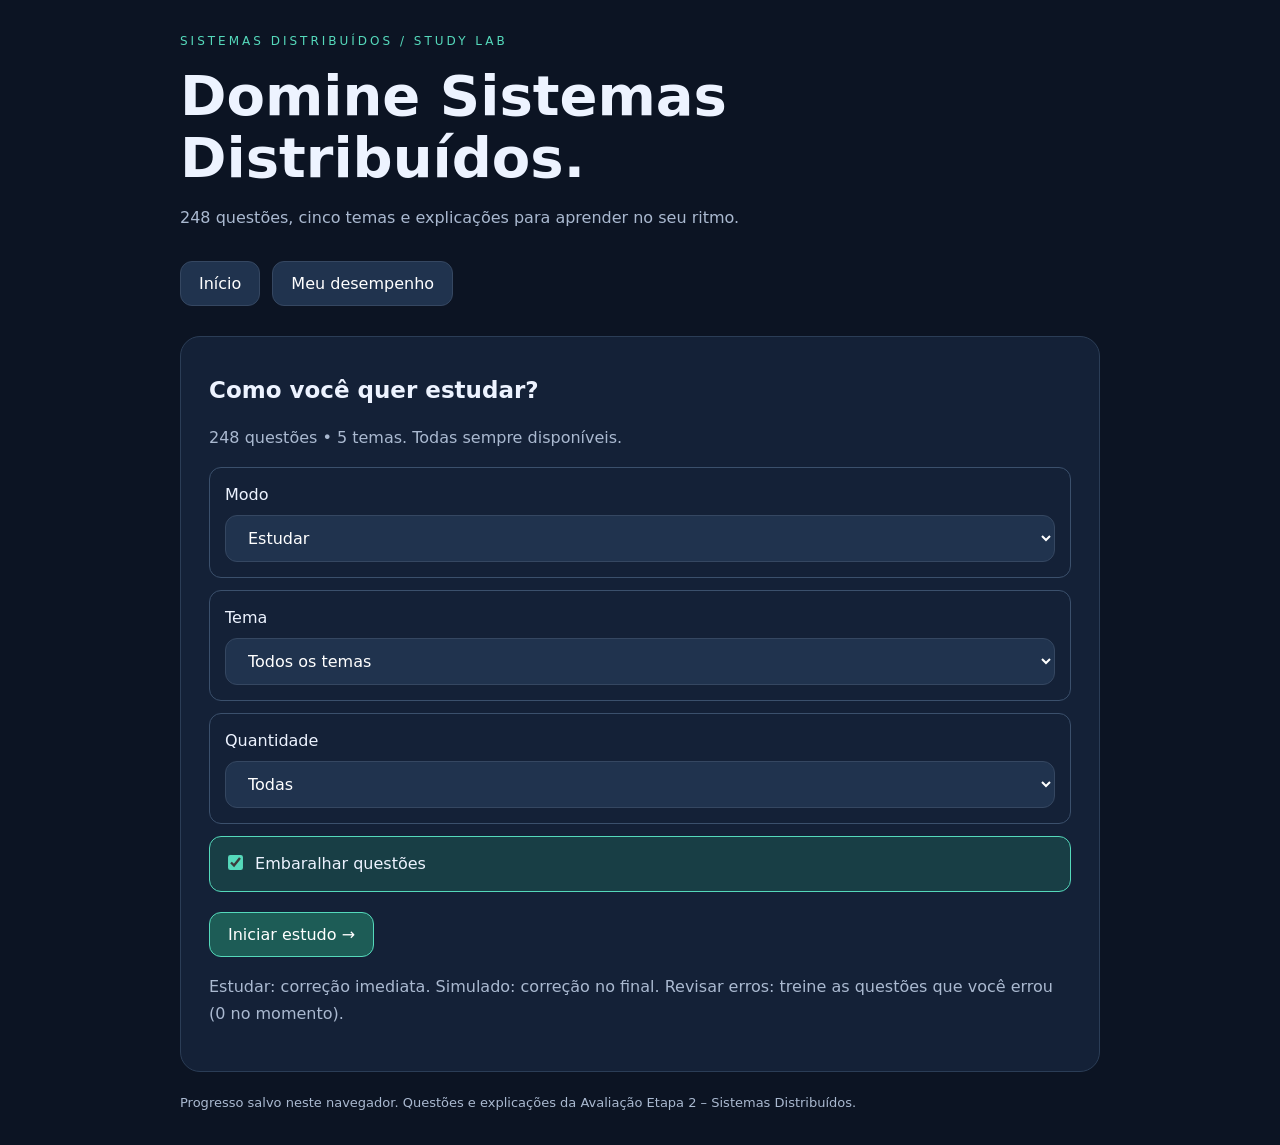
==== sistemas-distribuidos/index.html @ 858a93bd "Adiciona questionário de Sistemas Distribuídos (248 questões) Co-Authored-By: Claude Opus 5.5 <norep" ====
<!DOCTYPE html>
<html lang="pt-BR"><head><meta charset="utf-8"><meta name="viewport" content="width=device-width,initial-scale=1">
<title>Estudo • Sistemas Distribuídos</title>
<style>
/* VOICE: estudo focado, terminal escuro, igual ao Study Lab de referência
   IDEA: caderno de estudo com correção imediata, simulado e revisão de erros
   PICTURE: a própria questão é o centro da tela
   COLOUR and TYPE: azul-noite #0c1423, painel #142137, destaque verde-água #55d9bb; system-ui
   LAYOUT: coluna única de até 960px, controles empilhados */
:root{color-scheme:dark;font-family:system-ui,-apple-system,"Segoe UI",Roboto,sans-serif;background:#0c1423;color:#edf3ff}
*{box-sizing:border-box;min-width:0}
body{max-width:960px;margin:auto;padding:30px 20px;background:#0c1423;font-size:16px;overflow-x:clip}
header span{color:#55d9bb;font-size:12px;letter-spacing:3px}
h1{font-size:clamp(32px,6vw,56px);line-height:1.1;margin:16px 0}
p,footer{color:#aab9d0;line-height:1.7}
nav{display:flex;flex-wrap:wrap;gap:12px;margin:30px 0}
button,select{font:inherit;border:1px solid #354761;border-radius:12px;padding:12px 18px;background:#20334e;color:#fff;cursor:pointer;min-height:44px}
button:hover:not(:disabled){background:#315478}
button:disabled{opacity:.45;cursor:not-allowed}
button.primary{background:#1d5c56;border-color:#55d9bb}
button.primary:hover:not(:disabled){background:#23756d}
button.ghost{background:transparent}
main{background:#142137;border:1px solid #2b3d56;border-radius:20px;padding:clamp(18px,4vw,28px)}
h2{font-size:23px;line-height:1.5;margin:8px 0 14px}
h3{margin:22px 0 8px}
pre{white-space:pre-wrap;font:inherit;line-height:1.8;background:#0d192a;padding:20px;border-radius:12px;color:#d6e2f5}
label{display:block;padding:15px;border:1px solid #3b506c;border-radius:12px;margin:12px 0;cursor:pointer;line-height:1.5}
label.field{cursor:default}
label.field select{margin-top:8px}
label:has(input:checked){border-color:#55d9bb;background:#183e45}
label.ok,label.ok:has(input:checked){border-color:#44d6a9;background:#12382f}
label.bad,label.bad:has(input:checked){border-color:#ff6b7a;background:#3a1d27}
label.locked{cursor:default}
input[type=radio],input[type=checkbox]{accent-color:#55d9bb;transform:scale(1.15);margin-right:8px}
select{width:100%}
.actions{display:flex;flex-wrap:wrap;gap:10px;margin-top:20px}
.muted{color:#9eb0cb;font-size:14px;margin:4px 0}
.tag{display:inline-block;color:#55d9bb;font-size:14px;margin:0}
.bar{height:6px;background:#0d192a;border-radius:6px;overflow:hidden;margin:10px 0 4px}
.bar i{display:block;height:100%;background:#55d9bb}
.verdict{font-size:20px;margin:22px 0 6px}
.verdict.ok{color:#44d6a9}.verdict.bad{color:#ff8a96}
.notice{border:1px solid #c9a227;background:#3a3214;color:#f3e3a8;border-radius:12px;padding:12px 16px;margin:14px 0}
footer{font-size:13px;margin-top:20px}
details{border-top:1px solid #354761;padding:16px 0}
summary{cursor:pointer;line-height:1.6}
button:focus-visible,select:focus-visible,label:focus-within{outline:3px solid #55d9bb;outline-offset:2px}
table{width:100%;border-collapse:collapse;margin-top:8px}
td,th{padding:10px 8px;border-bottom:1px solid #2b3d56;text-align:left}
td.n,th.n{text-align:right;white-space:nowrap}
.kbd{font-size:13px;color:#7f93b3}
@media(max-width:600px){h2{font-size:19px}nav button{flex:1}.actions button{flex:1 1 auto}td,th{font-size:14px;padding:8px 4px}}
</style></head><body>
<header><span>SISTEMAS DISTRIBUÍDOS / STUDY LAB</span><h1>Domine Sistemas Distribuídos.</h1><p>248 questões, cinco temas e explicações para aprender no seu ritmo.</p></header>
<nav><button id="nav-home">Início</button><button id="nav-stats">Meu desempenho</button></nav>
<main id="app"></main>
<footer>Progresso salvo neste navegador. Questões e explicações da Avaliação Etapa 2 – Sistemas Distribuídos.</footer>
<script>
{
const TOPICS=["Introdução a SDs","Tipos de SDs","Java RMI","Arquitetura de SDs","Processos e Threads"];
const RAW=[[0,"Qual sequência representa corretamente a evolução histórica dos sistemas computacionais apresentada (1960 → 2010)?",["Mainframes → Cliente-servidor → LANs → Internet → Microsserviços → Cloud","LANs → Mainframes → Cliente-servidor → Cloud → Internet → Microsserviços","Mainframes → LANs → Cliente-servidor → Internet → Cloud → Microsserviços","Mainframes → LANs → Internet → Cliente-servidor → Cloud → Microsserviços","Cliente-servidor → Mainframes → LANs → Internet → Microsserviços → Cloud"],"C","A linha do tempo do slide é: 1960 Mainframes, 1970 LANs, 1980 Cliente-servidor, 1990 Internet, 2000 Cloud e 2010 Microsserviços."],[0,"Na linha do tempo da evolução histórica, qual par década–marco está correto?",["1960 – Cliente-servidor","1990 – Cloud","2000 – Microsserviços","1970 – LANs","1980 – Internet"],"D","1970 corresponde às LANs. Cliente-servidor é 1980, Internet 1990, Cloud 2000 e Microsserviços 2010."],[0,"Qual definição de Sistema Distribuído é atribuída a Tanenbaum & Van Steen (2007)?",["Camada de software posicionada entre as aplicações e o sistema operacional","Computadores independentes que se apresentam ao usuário como um sistema único e coerente","Computadores homogêneos interligados por uma rede local de alta velocidade","Processos que compartilham a mesma memória física e um relógio global único","Computadores localizados em rede que coordenam suas ações através de troca de mensagens"],"B","Para Tanenbaum & Van Steen, um SD é uma coleção de computadores independentes que se apresentam ao usuário como um sistema único e coerente. A alternativa sobre troca de mensagens é a definição de Coulouris."],[0,"Para Coulouris (2007), um sistema distribuído é aquele em que:",["dispositivos móveis funcionam de forma autônoma e sem administração central","os computadores estão em rede e coordenam suas ações por troca de mensagens","um único nó central trata todas as requisições e todo o controle do sistema","os componentes compartilham um mesmo repositório de dados centralizado","computadores independentes se apresentam como um sistema único e coerente"],"B","A definição de Coulouris enfatiza a localização dos computadores em rede e a coordenação por troca de mensagens. A ideia de sistema único e coerente é de Tanenbaum & Van Steen."],[0,"Segundo o material, o que define um sistema distribuído é a combinação de:",["memória física compartilhada entre as máquinas com um relógio global único","hardware homogêneo em todos os nós com o mesmo sistema operacional instalado","processamento estritamente sequencial com armazenamento replicado em vários nós","centralização do hardware (um único servidor) com distribuição do software entre clientes","autonomia de hardware (máquinas independentes) com cooperação de software"],"E","O slide destaca que a combinação de autonomia de hardware (máquinas independentes) com cooperação de software (comunicação coordenada) é o que define um SD."],[0,"Para o usuário e internamente, um sistema distribuído é descrito, respectivamente, como:",["um sistema que expõe sua distribuição; internamente, um sistema totalmente centralizado","um conjunto de terminais independentes; internamente, um mainframe que processa tudo","um conjunto de máquinas visível ao usuário; internamente, um único servidor central","a transparência de um sistema centralizado; internamente, várias máquinas coordenadas","uma interface única e simples; internamente, uma única aplicação monolítica em um host"],"D","Para o usuário, o SD oferece a transparência de um sistema centralizado; internamente, é um conjunto complexo de máquinas que trabalham juntas, coordenando-se para atingir um objetivo comum."],[0,"De acordo com a definição de “Comunicação por mensagens”, a comunicação entre os componentes de um SD:",["pode ser síncrona ou assíncrona, conforme a aplicação e a coordenação exigida","depende de um relógio global único para ordenar todas as mensagens enviadas","é sempre assíncrona, para evitar que um componente fique bloqueado aguardando","é sempre síncrona, pois só assim é possível garantir a coordenação entre os nós","ocorre por memória compartilhada entre as máquinas, dispensando o uso da rede"],"A","O material afirma que as mensagens podem ser enviadas de forma síncrona ou assíncrona, conforme a necessidade da aplicação e o nível de coordenação exigido."],[0,"Por que a descentralização é considerada uma característica-chave dos sistemas distribuídos?",["Porque dispensa a troca de mensagens entre os componentes do sistema","Porque garante que todos os nós possuam exatamente o mesmo hardware","Porque elimina o ponto único de falha, mantendo o sistema funcionando","Porque torna a distribuição visível, facilitando a depuração pelo usuário","Porque concentra o controle em um nó, simplificando a aplicação da segurança"],"C","A descentralização elimina o ponto único de falha, permitindo que o sistema continue funcionando mesmo com a falha de um componente."],[0,"Na definição de “Trabalho Colaborativo”, os sistemas distribuídos são projetados para:",["que vários dispositivos em rede cooperem por um objetivo comum, tolerando falhas","que cada dispositivo persiga um objetivo próprio, independente dos demais nós","isolar cada dispositivo, evitando qualquer comunicação entre eles na rede","executar uma tarefa por vez em um único computador de alta capacidade","substituir a rede por um barramento de memória compartilhada entre os nós"],"A","Trabalho colaborativo: múltiplos dispositivos trabalham juntos para um objetivo comum, em ambiente de rede, onde falhas de um ou mais componentes não afetam o sistema como um todo."],[0,"Qual é o objetivo da característica Transparência em um SD?",["Integrar sistemas de fornecedores diferentes por meio de padrões abertos","Expor a localização dos recursos para que o usuário otimize o próprio acesso","Permitir que vários processos executem simultaneamente compartilhando recursos","Permitir que o sistema cresça em usuários sem perda significativa de desempenho","Simplicidade para o usuário, com a complexidade gerenciada pelo sistema"],"E","A transparência oculta a natureza distribuída do sistema. O objetivo citado é: simplicidade para o usuário, complexidade gerenciada pelo sistema."],[0,"Quais são as três dimensões da escalabilidade apresentadas no material?",["Lógica, física e temporal","Tamanho, geográfica e administrativa","Interoperabilidade, extensibilidade e flexibilidade","Disponibilidade, segurança e recuperabilidade","Vertical, horizontal e diagonal"],"B","Escalabilidade: crescer sem degradação significativa em tamanho (mais usuários/recursos), geográfica (grandes distâncias) e administrativa (múltiplas organizações independentes)."],[0,"Um sistema precisa passar a abranger várias organizações independentes, cada uma com suas próprias políticas, sem perder desempenho. Qual dimensão de escalabilidade está envolvida?",["Geográfica","De tamanho","Administrativa","Temporal","Vertical"],"C","A escalabilidade administrativa trata de abranger múltiplas organizações independentes."],[0,"Um serviço precisa funcionar eficientemente para usuários espalhados em continentes diferentes. Qual dimensão de escalabilidade está em foco?",["Administrativa","Abertura","Recuperabilidade","Geográfica","De tamanho"],"D","A escalabilidade geográfica é a capacidade de funcionar eficientemente em grandes distâncias."],[0,"Quais desafios são citados para a escalabilidade de um SD?",["Condição de corrida, deadlock e proteção da seção crítica","Amarração a fornecedor, falta de padrões e incompatibilidade de hardware","Latência de rede, sincronização e heterogeneidade administrativa","Atomicidade, consistência e durabilidade das transações","Ponto único de falha, gargalo e alto custo de supercomputadores"],"C","O slide de escalabilidade lista como desafios: latência de rede, sincronização e heterogeneidade administrativa."],[0,"A analogia do hub USB (aceita diferentes dispositivos, mas com o mesmo padrão de comunicação) ilustra qual característica dos SDs?",["Concorrência","Escalabilidade","Transparência","Abertura","Confiabilidade"],"D","Abertura é a capacidade de ser estendido e integrado a outros sistemas através de padrões bem definidos, como o hub USB."],[0,"Dentro da característica Abertura, a “adição facilitada de novos componentes” corresponde a:",["Flexibilidade","Escalabilidade de tamanho","Extensibilidade","Recuperabilidade","Interoperabilidade"],"C","Abertura envolve interoperabilidade (conexão de sistemas diferentes), extensibilidade (adição de componentes) e flexibilidade (tecnologias diferentes juntas)."],[0,"Qual benefício é associado à característica Abertura?",["Evitar a “amarração” a uma única tecnologia ou fornecedor","Melhor utilização de recursos e menor tempo de resposta","Garantir um relógio global único para a sincronização","Ocultar do usuário a localização física dos recursos","Eliminar a latência de rede entre nós geograficamente distantes"],"A","O benefício da abertura é evitar a amarração (lock-in) a uma única tecnologia ou fornecedor."],[0,"Dentro da Confiabilidade, qual aspecto descreve a capacidade de se recuperar de falhas (pós-falha)?",["Recuperabilidade","Segurança","Tolerância a falhas","Disponibilidade","Extensibilidade"],"A","Recuperabilidade é a capacidade de se recuperar de falhas (pós-falha). Tolerância a falhas é a operação parcial durante a falha."],[0,"O aspecto da Confiabilidade que permite “operação parcial em caso de falhas” é:",["Tolerância a falhas","Segurança","Transparência","Disponibilidade","Recuperabilidade"],"A","Tolerância a falhas = o sistema continua operando parcialmente mesmo com componentes falhando."],[0,"No contexto da Confiabilidade, o aspecto Segurança é definido como:",["capacidade de se recuperar depois de uma falha","criptografia de todas as mensagens trocadas na rede","controle de acesso concorrente aos recursos","o sistema permanecer utilizável pelos usuários","proteção contra falhas catastróficas"],"E","Nos aspectos de confiabilidade, Segurança é a proteção contra falhas catastróficas; disponibilidade é permanecer utilizável."],[0,"Qual dos itens abaixo NÃO é um aspecto da Confiabilidade listado no material?",["Tolerância a falhas","Disponibilidade","Recuperabilidade","Interoperabilidade","Segurança"],"D","Interoperabilidade é um aspecto da Abertura. Os aspectos de Confiabilidade são disponibilidade, segurança, tolerância a falhas e recuperabilidade."],[0,"Os servidores NTP são citados no material em relação a qual desafio da Concorrência?",["Compartilhamento seguro de recursos","Controle de acesso concorrente aos dados","Ausência de relógio global para sincronização","Heterogeneidade administrativa entre organizações","Latência causada pela distância geográfica"],"C","Em SDs não existe um relógio global; servidores NTP são usados para sincronizar os relógios das máquinas."],[0,"Qual benefício é atribuído à característica Concorrência?",["Evitar amarração a fornecedores","Eliminação do ponto único de falha","Melhor uso de recursos e tempo de resposta","Integração com sistemas de terceiros","Simplicidade de uso para o usuário"],"C","A concorrência permite que múltiplos processos executem simultaneamente, trazendo melhor utilização de recursos e tempo de resposta."],[0,"Qual dos itens NÃO é listado como desafio da Concorrência?",["Amarração a uma única tecnologia","Compartilhamento seguro de recursos","Controle de acesso concorrente","Coordenação entre processos distribuídos","Ausência de relógio global"],"A","Amarração a uma tecnologia é o problema que a Abertura resolve. Os demais são desafios da concorrência."],[0,"No cenário prático do serviço de streaming, “se um servidor cai, outro assume automaticamente” exemplifica:",["Concorrência","Abertura","Confiabilidade","Escalabilidade","Transparência"],"C","No exemplo do streaming, a troca automática de servidor em caso de falha ilustra a Confiabilidade."],[0,"No cenário do serviço de streaming, “integra sistema de terceiros para processar assinaturas” exemplifica:",["Transparência","Concorrência","Escalabilidade administrativa","Confiabilidade","Abertura"],"E","Integrar sistemas de terceiros através de padrões é Abertura."],[0,"No cenário do serviço de streaming, “o usuário não sabe em qual servidor está o filme” exemplifica:",["Recuperabilidade","Abertura","Transparência","Concorrência","Escalabilidade"],"C","Ocultar a localização do recurso, escondendo a natureza distribuída, é Transparência."],[0,"No cenário do streaming, qual característica é exemplificada por “milhões assistindo simultaneamente”, segundo o material?",["Abertura","Escalabilidade","Transparência","Concorrência","Confiabilidade"],"B","O slide associa “milhões assistindo simultaneamente” à Escalabilidade; “múltiplas requisições processadas juntas” é que foi associado à Concorrência."],[0,"Quais são, respectivamente, as vantagens e as desvantagens dos SDs apresentadas no material?",["Segurança e simplicidade; escalabilidade e abertura","Transparência e concorrência; latência e heterogeneidade","Centralização e controle; ponto único de falha e gargalo","Eficiência e disponibilidade; complexidade e segurança","Simplicidade e baixo custo; lentidão e baixa disponibilidade"],"D","Vantagens: eficiência e disponibilidade. Desvantagens: complexidade (configurar e gerenciar a comunicação) e segurança."],[0,"Por que a segurança é apontada como desvantagem dos SDs?",["Porque a transparência impede a autenticação dos usuários","Porque todo SD possui obrigatoriamente um ponto único de falha","Porque os protocolos de SDs não permitem o uso de criptografia","Porque a interação entre vários sistemas amplia a superfície de ataque","Porque os dados ficam sempre concentrados em um único servidor"],"D","A interação entre múltiplos sistemas aumenta a superfície de ataque, sendo um desafio significativo e constante."],[0,"Segundo a vantagem de disponibilidade, por que a arquitetura distribuída é mais disponível?",["Porque elimina completamente a dependência da rede de comunicação","Porque a falha de um componente não compromete o sistema todo","Porque o middleware impede que ocorram falhas de hardware","Porque concentra tudo em um único servidor mais potente e confiável","Porque os componentes executam a mesma tarefa em sequência"],"B","A disponibilidade vem do fato de que a falha de um componente não compromete o sistema todo; os demais continuam operando."],[0,"Onde se posiciona o middleware em um sistema distribuído?",["Apenas no servidor central, nunca nas máquinas clientes","Entre as aplicações do usuário e o sistema operacional","Dentro do kernel, substituindo os drivers de rede de cada máquina","Abaixo do sistema operacional, controlando diretamente o hardware","Na camada física da rede, junto aos cabos e roteadores"],"B","O middleware (intermediário) fica entre as aplicações do usuário e o sistema operacional, gerenciando a comunicação entre componentes."],[0,"Qual das afirmações sobre o middleware está INCORRETA?",["Gerencia a comunicação entre componentes","Oculta a complexidade da distribuição","Substitui o SO local de cada máquina","Oferece uma “visão única de sistema”","Permite que computadores diferentes cooperem"],"C","O middleware não substitui o SO: ele fica entre as aplicações e o sistema operacional de cada máquina."],[0,"Sobre a World Wide Web como exemplo de SD, é correto afirmar que:",["exige que o usuário saiba em qual servidor está cada documento","segue o modelo cliente-servidor e dá acesso transparente aos recursos","é um exemplo de computação em cluster com máquinas homogêneas","é baseada no modelo peer-to-peer puro, sem servidores dedicados","deixa de funcionar sempre que qualquer parte da rede apresenta falha"],"B","A Web é baseada no modelo cliente-servidor, oferece acesso transparente a documentos e serviços e mantém disponibilidade mesmo com falhas em partes da rede."],[0,"A característica que permite que os usuários interajam com o SD como se fosse um sistema centralizado único é:",["Descentralização","Abertura","Transparência","Escalabilidade","Concorrência"],"C","A transparência faz o sistema esconder sua natureza distribuída, parecendo um sistema centralizado único."],[1,"Quais são as três categorias principais de Sistemas Distribuídos apresentadas?",["Sistemas Domésticos, de Saúde Eletrônicos e Redes de Sensores","Computação Distribuída, Informação Distribuída e Pervasivos","Computação em Cluster, Computação em Grade e Computação em Nuvem","Centralizados, Descentralizados e Híbridos","Em camadas, baseados em objetos e orientados a eventos"],"B","Os SDs são classificados em: Computação Distribuída, Informação Distribuída e Pervasivos. Domésticos/Saúde/Sensores são subtipos dos pervasivos."],[1,"Qual é o foco principal dos Sistemas de Computação Distribuídos?",["Integrar aplicações empresariais isoladas por meio de middleware especializado","Maximizar a eficiência do processamento com vários computadores em paralelo","Garantir as propriedades ACID em transações que envolvem vários bancos","Conectar dispositivos móveis alimentados por bateria e sem administração central","Permitir comunicação assíncrona entre aplicações por publish/subscribe"],"B","Sistemas de Computação Distribuídos são projetados para maximizar a eficiência do processamento, com vários computadores trabalhando simultaneamente em tarefas complexas."],[1,"Qual dos itens NÃO é uma característica dos Sistemas de Computação Distribuídos listada no material?",["Escalabilidade pela adição de novos nós","Alto desempenho computacional","Tolerância a falhas isoladas","Desacoplamento temporal entre aplicações","Custo-benefício frente a supercomputadores"],"D","Desacoplamento temporal é uma vantagem do MOM (Sistemas de Informação). As demais são características dos sistemas de computação distribuídos."],[1,"Os Sistemas de Computação Distribuídos dividem-se em quais subcategorias?",["Computação de Cluster e Computação em Grade","Chamada de procedimento (RPC) e de método (RMI)","Hub central e Conexão contínua","Processamento de Transações e EAI","Abordagem centralizada e abordagem distribuída"],"A","As duas subcategorias são Computação de Cluster e Computação em Grade (Grid)."],[1,"Qual descrição corresponde à Computação de Cluster?",["Sensores sem fio de baixo consumo funcionando como bancos de dados distribuídos","Dispositivos móveis com conexão sem fio, autônomos e sem administração central","Máquinas homogêneas, em rede local rápida, executando o mesmo SO","Computadores heterogêneos de várias instituições, distribuídos geograficamente","Aplicações empresariais que trocam mensagens assíncronas por meio de tópicos"],"C","Cluster: computadores homogêneos, rede local de alta velocidade e mesmo SO. Grid é heterogêneo e geograficamente distribuído."],[1,"Na Computação em Grade (Grid), a heterogeneidade dos computadores envolve:",["apenas o hardware, já que o sistema operacional precisa ser o mesmo em todos os nós","somente as aplicações finais, já que a infraestrutura é sempre homogênea","hardware, SO, redes, domínios administrativos e políticas de segurança","apenas a velocidade da rede local que interliga as máquinas do laboratório","somente a localização geográfica, pois hardware e software são padronizados"],"C","O Grid é composto por computadores heterogêneos em hardware, SO, redes, domínios administrativos e políticas de segurança."],[1,"Um laboratório interliga 32 PCs idênticos, com Linux, em uma rede local rápida para executar programas paralelos intensivos em computação. Trata-se de:",["Computação de Cluster","Sistema de informação distribuído","Sistema pervasivo doméstico","Rede de sensores distribuída","Computação em Grade"],"A","Máquinas homogêneas, mesmo SO e rede local de alta velocidade caracterizam um cluster."],[1,"Universidades de vários países compartilham seus recursos computacionais, com SOs, redes e políticas de segurança diferentes, para um projeto científico conjunto. Trata-se de:",["Monitor de transações (TP)","Computação em Grade (Grid)","Sistema de saúde eletrônico","Arquitetura centralizada","Computação de Cluster Beowulf"],"B","Recursos heterogêneos, geograficamente distribuídos e de múltiplas instituições caracterizam a computação em grade."],[1,"Por que os clusters representam uma alternativa de baixo custo aos supercomputadores?",["Porque não precisam de nenhuma rede local","Porque usam apenas um nó de computação","Porque usam recursos de várias instituições","Porque utilizam hardware comum “de prateleira”","Porque dispensam o uso de sistema operacional"],"D","Clusters usam hardware comum de prateleira, sendo uma alternativa barata aos supercomputadores tradicionais."],[1,"Em um cluster Beowulf, qual é o papel do nó mestre?",["Gerenciar a fila de jobs, alocar nós e servir de interface aos usuários","Traduzir chamadas locais em requisições de rede, como um proxy do cliente","Executar sozinho todos os cálculos, enquanto os demais nós apenas armazenam dados","Descobrir e alocar recursos pertencentes a outras instituições da grade","Coletar dados de sensores ambientais e repassá-los ao operador em tempo real"],"A","No Beowulf há 1 nó mestre (gerencia a fila de jobs, aloca nós e é a interface dos usuários) e N nós de computação, que executam as tarefas."],[1,"No contexto do cluster Beowulf, a “fila de jobs” é:",["o protocolo usado na comunicação entre o nó mestre e os nós de computação","a estrutura que organiza tarefas a serem executadas de forma assíncrona","o registro de nomes dos objetos remotos disponíveis em cada nó","a lista de usuários autorizados a submeter programas ao cluster","a tabela de processos mantida pelo sistema operacional de cada nó"],"B","A fila de jobs é a estrutura de dados que armazena e organiza as tarefas a serem executadas de forma assíncrona, gerenciada pelo nó mestre."],[1,"Qual é a ordem correta das 5 camadas da arquitetura de Computação em Grade (da base ao topo)?",["Base (Fabric) → Recursos → Conectividade → Coletiva → Aplicação","Base (Fabric) → Coletiva → Conectividade → Recursos → Aplicação","Aplicação → Coletiva → Base (Fabric) → Recursos → Conectividade","Base (Fabric) → Conectividade → Recursos → Coletiva → Aplicação","Conectividade → Base (Fabric) → Coletiva → Recursos → Aplicação"],"D","As camadas são: 1. Base (Fabric), 2. Conectividade, 3. Recursos, 4. Coletiva, 5. Aplicação."],[1,"Na arquitetura em camadas do Grid, qual camada contém os protocolos de comunicação e segurança, como TCP/IP e SSL?",["Recursos (Resource)","Conectividade (Connectivity)","Coletiva (Collective)","Aplicação (Application)","Base (Fabric)"],"B","A camada de Conectividade reúne protocolos de comunicação e segurança (TCP/IP, SSL)."],[1,"Na arquitetura do Grid, um serviço local que permite iniciar um processo remotamente ou monitorar o consumo de CPU de um nó específico pertence à camada:",["de Conectividade","Base (Fabric)","de Aplicação","Coletiva","de Recursos"],"E","A camada de Recursos faz o gerenciamento de um recurso individual (iniciar processo remoto, acessar configurações, monitorar CPU de um nó)."],[1,"Na arquitetura do Grid, a descoberta de recursos e a alocação (middlewares) são responsabilidade da camada:",["de Aplicação","de Conectividade","de Recursos","Base (Fabric)","Coletiva"],"E","A camada Coletiva cuida da descoberta e alocação de recursos (middlewares), enquanto a de Recursos gerencia um recurso individual."],[1,"Na arquitetura do Grid, a camada Base (Fabric) corresponde a:",["interfaces para os recursos locais, incluindo os SOs","descoberta de recursos e alocação por middlewares","softwares finais, como os de climatologia e física","protocolos de comunicação e segurança (TCP/IP, SSL)","gerenciamento de um recurso individual de um nó"],"A","A camada Base (Fabric) fornece interfaces para os recursos locais: componentes físicos e lógicos, incluindo os sistemas operacionais."],[1,"Um software de análise de dados de aceleradores de partículas que usa o ambiente de grade pertence a qual camada?",["Base (Fabric)","Recursos","Aplicação","Coletiva","Conectividade"],"C","A camada de Aplicação reúne os softwares finais que usam o ambiente de grade (climatologia, análise de dados de aceleradores etc.)."],[1,"Sobre a WLCG (Worldwide LHC Computing Grid), é correto afirmar que:",["é uma rede de sensores do CERN para monitoramento climático e de solo no campo","é um sistema de informação do CERN baseado em transações ACID e Monitor TP","é uma plataforma de streaming de eventos que usa publish/subscribe entre laboratórios","é uma grade do CERN para os dados do LHC, com o Brasil participando pelo SPRACE","é um cluster Beowulf homogêneo instalado em um único prédio do CERN, na Suíça"],"D","A WLCG é uma grade global do CERN para os dados do LHC; o Brasil participa pelo SPRACE, na Unesp em São Paulo."],[1,"Os Sistemas de Informação Distribuídos surgiram a partir de:",["a expansão das redes e da integração empresarial","o barateamento de sensores sem fio e de baterias","a criação do acelerador de partículas LHC","a necessidade de monitoramento contínuo de saúde","a necessidade de substituir supercomputadores"],"A","Surgiram com a expansão das redes e a necessidade de integração empresarial, passando de aplicações isoladas à comunicação entre sistemas."],[1,"Quais são as duas linhas principais dos Sistemas de Informação Distribuídos?",["Hub central e Conexão contínua","Publicação e Assinatura (Publish/Subscribe)","Computação de Cluster e Computação em Grade","Stub (cliente) e Skeleton (servidor)","Processamento de Transações e EAI"],"E","As duas linhas são o Processamento de Transações e a Integração de Aplicações Empresariais (EAI)."],[1,"Em uma transferência bancária, o débito foi realizado mas o crédito falhou; por isso toda a operação é desfeita. Qual propriedade ACID garante isso?",["Atomicidade","Durabilidade","Isolamento","Disponibilidade","Consistência"],"A","Atomicidade = tudo ou nada: a transação é uma unidade indivisível; ou todas as operações ocorrem, ou nenhuma."],[1,"Na sigla ACID, a propriedade descrita como “concorrência sem interferência” é:",["Atomicidade","Isolamento","Disponibilidade","Durabilidade","Consistência"],"B","Isolamento: transações concorrentes não interferem umas nas outras."],[1,"Após a confirmação de uma transação, o servidor sofre uma queda de energia, mas os dados gravados permanecem. Qual propriedade ACID está sendo garantida?",["Consistência","Recuperabilidade","Isolamento","Durabilidade","Atomicidade"],"D","Durabilidade: permanência dos dados mesmo após falhas."],[1,"Na sigla ACID, a Consistência significa:",["replicação dos dados em todos os nós","permanência após falhas","preservar as regras do sistema","concorrência sem interferência","tudo ou nada"],"C","Consistência: a transação preserva as regras (restrições) do sistema."],[1,"O que caracteriza as Transações Aninhadas?",["Transações executadas sempre sequencialmente em um único servidor de banco","Chamadas de procedimento executadas em máquinas remotas como se fossem locais","Uma transação dividida em subtarefas hierárquicas, paralelizáveis e ainda ACID","Transações que abrem mão das propriedades ACID para ganhar desempenho em paralelo","Mensagens publicadas em tópicos e entregues aos assinantes pelo middleware"],"C","Transações aninhadas organizam uma transação maior em subtarefas (hierarquia) que podem rodar em paralelo, ainda mantendo ACID."],[1,"Qual é a função do Monitor TP (Transaction Processing Monitor)?",["Entregar as mensagens publicadas em tópicos a todos os assinantes interessados","Escalonar os processos do sistema operacional de acordo com a prioridade","Coordenar transações, garantindo ACID mesmo entre vários servidores ou bancos","Monitorar o consumo de CPU e memória de cada nó de computação do cluster","Registrar objetos remotos por nome para que os clientes possam localizá-los"],"C","O Monitor TP gerencia e coordena transações em ambientes distribuídos, garantindo ACID mesmo com múltiplos servidores ou bancos."],[1,"Qual é a diferença de foco entre a EAI e o Processamento de Transações?",["A EAI foca na manipulação de dados em bancos; as transações focam na troca entre aplicações","A EAI é usada somente em clusters, e as transações somente em grades computacionais","Não há diferença de foco; os dois termos são sinônimos no contexto empresarial","A EAI foca na comunicação entre as aplicações, indo além da manipulação de dados","A EAI dispensa middleware, enquanto as transações dependem de um Monitor TP"],"D","O processamento de transações foca em bancos de dados (ACID); a EAI foca na comunicação direta e flexível entre componentes de aplicações diferentes, via middleware."],[1,"Qual protocolo de EAI permite que um programa chame uma função em outra máquina como se fosse uma chamada local, sem foco em orientação a objetos?",["RMI","JRMP","RPC","NTP","MOM"],"C","RPC (Remote Procedure Call) chama procedimentos/funções remotos como se fossem locais. O RMI é a evolução orientada a objetos do RPC."],[1,"Como o RMI se relaciona com o RPC, segundo o material de Tipos de SDs?",["O RMI é um tipo de MOM baseado em publish/subscribe","O RPC é a versão orientada a objetos do RMI","O RMI é uma evolução do RPC voltada à orientação a objetos","Não há relação entre eles; são abordagens independentes","O RMI é assíncrono, enquanto o RPC é sempre síncrono"],"C","RMI é uma evolução do RPC, permitindo que um objeto em uma máquina chame métodos de um objeto em outra máquina."],[1,"Qual vantagem do MOM (Message-Oriented Middleware) é chamada de desacoplamento temporal?",["As aplicações não precisam estar ativas ao mesmo tempo para se comunicar","A comunicação inicial usa sempre a porta 1099 e depois uma porta aleatória","Os relógios das máquinas são sincronizados por servidores NTP","As mensagens são sempre entregues na mesma ordem em que foram publicadas","O cliente fica bloqueado até a resposta do servidor chegar pela rede"],"A","O MOM usa comunicação assíncrona por mensagens; as aplicações não precisam estar ativas ao mesmo tempo — isso é o desacoplamento temporal."],[1,"No modelo Publish/Subscribe usado pelo MOM:",["o assinante precisa estar ativo exatamente no momento da publicação da mensagem","o publicador envia cada mensagem diretamente ao endereço de cada um dos assinantes","o servidor registra objetos remotos por nome para que os clientes façam lookup","cada mensagem é entregue a apenas um assinante, escolhido pelo próprio publicador","publicadores enviam a tópicos, e o middleware entrega a quem se inscreveu neles"],"E","No publish/subscribe, publicadores enviam para tópicos e o middleware entrega aos inscritos, eliminando a conexão direta e em tempo real."],[1,"Qual alternativa descreve os Sistemas Distribuídos Pervasivos?",["Servidores de banco de dados coordenados por um Monitor TP com controle ACID","Supercomputadores dedicados a simulações e cálculos científicos de larga escala","Dispositivos móveis, pequenos, à bateria, sem fio e sem administração central","Aplicações empresariais integradas por RPC, RMI e middleware orientado a mensagens","Computadores homogêneos interligados por rede local de alta velocidade e mesmo SO"],"C","Os pervasivos são compostos por dispositivos móveis, pequenos, à bateria, sem fio e limitados, presentes no cotidiano, autônomos e sem administração central."],[1,"O que diferencia os SDs pervasivos dos sistemas tradicionais quanto à estabilidade?",["Os tradicionais são instáveis por natureza, enquanto os pervasivos são estáveis","Os pervasivos garantem transparência total de distribuição, mesmo instáveis","Nos pervasivos a instabilidade é natural; os tradicionais focam em conexões fixas","Os pervasivos exigem conexões fixas e estáveis, ao contrário dos tradicionais","Ambos dependem de administração central para garantir a estabilidade da rede"],"C","Os sistemas tradicionais seguem o paradigma de estabilidade e conexões fixas; nos pervasivos, a instabilidade é natural."],[1,"Nos SDs pervasivos, o requisito que envolve “fácil configuração, adaptação a diferentes usuários e instalação dinâmica” é:",["Composição ad hoc","Adaptação ao contexto","Compartilhamento como padrão","Escalabilidade administrativa","Transparência de distribuição"],"A","Composição ad hoc: fácil configuração, adaptação a diferentes usuários e instalação dinâmica."],[1,"Um dispositivo pervasivo precisa reagir a mudanças ambientais e a redes dinâmicas. Qual requisito é esse?",["Adaptação ao contexto","Composição ad hoc","Abertura","Recuperabilidade","Compartilhamento como padrão"],"A","Adaptação ao contexto: reagir a mudanças ambientais e a redes dinâmicas."],[1,"O requisito “Compartilhamento como padrão”, nos SDs pervasivos, significa:",["acessar e fornecer dados mesmo com conectividade intermitente","ocultar totalmente a distribuição dos dispositivos do usuário","compartilhar a memória do processo entre as threads do app","manter todos os dados em um único servidor central confiável","exigir que todos os dispositivos da rede sejam homogêneos"],"A","Compartilhamento como padrão: acessar e fornecer dados mesmo com conectividade intermitente."],[1,"Sobre a transparência de distribuição nos SDs pervasivos, o material afirma que:",["ela é garantida pelo middleware","ela é obrigatória e deve ser total","ela existe apenas nos sistemas domésticos","ela não é possível; a distribuição é exposta","ela é obtida por meio de um hub central"],"D","Nos pervasivos, a transparência de distribuição não é possível: a distribuição deve ser exposta."],[1,"Quais são os principais tipos de SDs pervasivos apresentados?",["Transações, EAI e middleware orientado a mensagens","Domésticos, de saúde eletrônicos e redes de sensores","Computação de Cluster, Grade e Nuvem","Centralizados, descentralizados e híbridos","Chamadas RPC, RMI e mensagens MOM"],"B","Os principais tipos pervasivos são: domésticos, de saúde eletrônicos e redes de sensores."],[1,"Qual dos itens NÃO é citado como desafio dos sistemas domésticos?",["Gerenciamento de espaços pessoais","Autogerenciamento","Autoconfiguração completa","Atualizações automáticas","Garantia de ACID entre bancos"],"E","ACID é tema de processamento de transações. Os desafios domésticos são autoconfiguração, autogerenciamento, atualizações automáticas e gerenciamento de espaços pessoais."],[1,"Por que os sistemas recomendadores se adaptam bem a dispositivos móveis?",["Porque não analisam o comportamento nem as preferências","Porque exigem processamento de baixo custo computacional","Porque precisam de conexão contínua com um hub central","Porque dependem do poder de supercomputadores remotos","Porque executam apenas transações ACID simples e rápidas"],"B","Os recomendadores exigem processamento de baixo custo computacional, o que os torna adequados a dispositivos móveis."],[1,"Que problema os sistemas recomendadores surgiram para resolver?",["O excesso de conteúdo disponível para o usuário","A falta de segurança nas redes sem fio domésticas","A falta de conectividade dos dispositivos domésticos","A ausência de um relógio global entre os aparelhos","O alto custo dos supercomputadores científicos"],"A","Surgiram para lidar com o excesso de conteúdo, analisando preferências e comportamento do usuário para sugerir itens relevantes."],[1,"Nos sistemas de saúde eletrônicos, o que são as BANs?",["Bancos de dados hospitalares com controle transacional ACID","Clusters Beowulf dedicados à análise de exames médicos","Bibliotecas de execução paralela para dados clínicos","Barramentos de eventos publish/subscribe entre hospitais","Redes de sensores sem fio leves dispostos no corpo do usuário"],"E","BAN = Body Area Network (Rede de Área Corporal), formada por sensores sem fio leves e móveis no corpo do usuário."],[1,"Nos sistemas de saúde eletrônicos, qual é a diferença entre as abordagens Hub central e Conexão contínua?",["Ambas eliminam a necessidade de sensores no corpo do paciente monitorado","O hub central é usado só em redes de sensores ambientais, não em saúde","O hub transmite em tempo real; a conexão contínua armazena periodicamente","A conexão contínua dispensa qualquer rede externa para enviar os dados","O hub armazena periodicamente; a conexão contínua transmite em tempo real"],"E","Hub central: coleta e armazena periodicamente. Conexão contínua: transmissão em tempo real para redes externas."],[1,"Qual dos itens NÃO é listado como desafio dos sistemas de saúde eletrônicos?",["Armazenamento seguro","Forte política de privacidade","Transmissão confiável","Fila de jobs do nó mestre","Alertas de emergência"],"D","Fila de jobs pertence ao cluster Beowulf. Os desafios de saúde incluem armazenamento seguro, transmissão confiável, alertas, feedback médico e privacidade."],[1,"As redes de sensores funcionam como:",["monitores TP coordenando transações ACID","supercomputadores centralizados de alto desempenho","bancos de dados distribuídos em tempo real","clusters homogêneos executando o mesmo SO","servidores de nomes para objetos remotos"],"C","As redes de sensores capturam e compartilham informações ambientais em tempo real, funcionando como bancos de dados distribuídos."],[1,"Em uma rede de sensores com abordagem centralizada:",["não há agregação de dados, mas há grande economia de rede e de energia nos nós","os sensores dispensam bateria, pois ficam ligados diretamente ao servidor central","cada sensor processa individualmente a resposta e a envia ao operador, economizando energia","todos os dados vão a um banco central: mais gasto de rede e energia, porém mais agregação","as consultas do operador são repassadas somente aos nós relevantes da rede"],"D","Na abordagem centralizada todos os dados vão para um banco central: gasta mais rede e energia, porém com maior agregação de dados."],[1,"Qual é o trade-off da abordagem distribuída em redes de sensores?",["Maior agregação de dados, porém maior gasto de energia","Nenhum trade-off: é superior em todos os aspectos","Menor agregação, porém economia de rede e de energia","Exige que todos os sensores sejam idênticos (homogêneos)","Maior consumo de rede, porém menor consumo de energia"],"C","Na abordagem distribuída, as consultas vão aos nós relevantes, que respondem individualmente: menor agregação, mas economia de rede e energia."],[1,"O aplicativo Monitor IBUTG da Fundacentro é um exemplo de SD pervasivo que:",["monitora a exposição de trabalhadores ao calor intenso","coordena transações bancárias entre vários servidores","monitora sensores de solo e o clima para fornecer dados do campo","processa os dados científicos gerados pelo acelerador LHC","recomenda músicas, filmes e séries em ambientes domésticos"],"A","O Monitor IBUTG monitora a exposição ao calor intenso no trabalho. O AgroSMART é o que usa sensores de solo e monitoramento climático."],[1,"O software AgroSMART é citado como exemplo de:",["SD pervasivo com sensores no campo","monitor de transações (TP)","computação em grade científica","sistema de saúde eletrônico","middleware publish/subscribe"],"A","O AgroSMART é um exemplo de SD pervasivo: monitoramento climático e sensores de solo para dados do campo."],[2,"Conceitualmente, o Java RMI é:",["uma extensão do RPC adaptada à orientação a objetos e nativa do Java","um banco de dados distribuído com suporte nativo às propriedades ACID","um padrão independente de linguagem para chamadas remotas entre plataformas","um protocolo assíncrono de troca de mensagens baseado em publish/subscribe","um sistema operacional distribuído executado sobre várias JVMs em rede"],"A","O RMI é uma extensão direta da Chamada de Procedimento Remoto (RPC), adaptada à POO e nativa da plataforma Java."],[2,"Por que o RMI é considerado um middleware?",["Porque elimina a necessidade de rede ao manter os objetos na mesma memória","Porque armazena todos os objetos remotos em um banco de dados central","Porque é uma camada de software que abstrai a comunicação entre objetos","Porque substitui a JVM no lado do servidor, executando os objetos diretamente","Porque é executado dentro do kernel do sistema operacional, com alto privilégio"],"C","O RMI atua como middleware: uma camada de software que abstrai a comunicação entre objetos distribuídos."],[2,"O que o RMI permite, essencialmente?",["Que mensagens sejam guardadas e entregues a aplicações que estavam inativas","Que uma aplicação Java chame funções de qualquer linguagem sem configuração extra","Que uma thread acesse diretamente a memória de outro processo da mesma máquina","Que uma transação grande seja dividida em subtransações executadas em paralelo","Que um objeto em uma JVM invoque métodos de um objeto em outra JVM remota"],"E","O RMI permite que um objeto em uma JVM invoque métodos de um objeto localizado em outra JVM remota, abstraindo a comunicação."],[2,"Na arquitetura do RMI, qual é o papel do Servidor?",["Traduzir a chamada local do cliente em uma requisição de rede serializada","Realizar o tráfego físico e lógico dos dados serializados entre as JVMs","Iniciar a chamada remota através do componente proxy, de forma transparente","Hospedar o objeto remoto, com seu estado, interface e métodos reais","Apenas manter o registro de nomes, sem hospedar nenhum objeto remoto"],"D","O servidor hospeda o objeto remoto, gerencia seu estado, a interface exposta e os métodos reais. O cliente inicia a chamada via proxy; a rede transporta os dados serializados."],[2,"Quais componentes de baixo nível intermediam a comunicação entre cliente e objeto remoto no RMI?",["Monitor TP e Broker","Stub e Skeleton","Nó mestre e nós de computação","Publisher e Subscriber","Mutex e Lock"],"B","Stub (lado cliente) e Skeleton (lado servidor) intermediam a comunicação entre o cliente e o objeto remoto."],[2,"O que era o rmic no RMI clássico?",["O compilador que gerava manualmente os Stubs e Skeletons da classe remota","O processo que escutava a porta padrão 1099 para atender os lookups","A interface remota que todo objeto distribuído era obrigado a estender","O serviço de nomes onde os objetos remotos eram registrados e consultados","O protocolo de transporte usado pelo RMI sobre a pilha TCP/IP"],"A","No RMI clássico, o rmic gerava Stubs e Skeletons a partir da classe remota. Nas versões modernas do Java, essa geração manual não é mais necessária."],[2,"Antes da comunicação entre Stub e Skeleton ocorrer, o que o servidor faz?",["Abre uma conexão dedicada com cada cliente pela porta padrão 1099","Envia uma cópia do Skeleton para cada cliente que pretende se conectar","Serializa todos os métodos da interface e os envia ao registrador","Compila o código do cliente com rmic para gerar o Stub correspondente","Instancia o objeto remoto e o vincula a um nome no RMI Registry"],"E","Primeiro o servidor instancia o objeto remoto e o vincula a um nome no RMI Registry; só depois os clientes podem obter o stub."],[2,"O RMI Registry é:",["um escalonador da JVM que decide qual thread atende cada chamada remota","o protocolo de rede usado pelo RMI para transportar os dados serializados","um banco de dados que persiste o estado de todos os objetos remotos do servidor","um serviço de nomes para registro e descoberta de objetos remotos","o componente do lado servidor que faz o unmarshalling dos parâmetros recebidos"],"D","O RMI Registry é o serviço de nomes para registro e descoberta dos objetos remotos, parte da infraestrutura do Java RMI."],[2,"Depois que o cliente consulta o RMI Registry e obtém o Stub de um objeto remoto, o que acontece nas chamadas seguintes a esse mesmo objeto?",["O cliente passa a executar o método localmente, sem acessar a rede","O cliente precisa consultar novamente o Registry antes de cada nova chamada","Stub e skeleton se comunicam direto, sem repetir a consulta ao Registry","O Registry passa a intermediar e encaminhar todas as chamadas seguintes","O servidor precisa registrar o objeto outra vez para cada nova chamada"],"C","Após obter o stub, a comunicação ocorre diretamente entre stub e skeleton, sem repetir a consulta para chamadas subsequentes ao mesmo objeto."],[2,"Qual afirmação sobre o Stub está correta?",["Só existia no RMI clássico e foi totalmente removido no Java moderno","Atua no lado do servidor e executa a lógica de negócio do método remoto","Fica no cliente, implementa a interface remota e atua como proxy","É o serviço de nomes do RMI, usado para localizar os objetos remotos","Atua no lado do servidor, fazendo o unmarshalling dos parâmetros"],"C","O Stub fica no cliente, implementa a mesma interface remota (transparência estrutural) e age como proxy, traduzindo a invocação local em requisição de rede."],[2,"Por que o Stub implementa a mesma interface remota do servidor?",["Para dispensar a serialização dos parâmetros enviados pela rede","Para conseguir registrar o objeto remoto no RMI Registry por nome","Para garantir a transparência estrutural da chamada para o cliente","Para abrir automaticamente as portas necessárias no firewall","Para executar a lógica de negócio localmente e evitar o tráfego de rede"],"C","Implementar a mesma interface garante a transparência estrutural: o cliente chama o stub como se chamasse o objeto real."],[2,"No RMI, o processo de marshalling, realizado pelo Stub, consiste em:",["desserializar os parâmetros recebidos pela rede","gerar os Stubs e Skeletons com a ferramenta rmic","registrar o objeto remoto por nome no Registry","executar o método no objeto remoto do servidor","serializar os parâmetros da chamada para a rede"],"E","Marshalling (organização) é a serialização dos parâmetros da chamada para envio pela rede, feita pelo Stub."],[2,"Ao receber a resposta do servidor, o que o Stub faz?",["Descarta as exceções recebidas e retorna apenas os valores","Serializa os parâmetros outra vez e aguarda nova resposta","Executa novamente o método remoto para validar o resultado","Desserializa o resultado ou a exceção e entrega ao cliente","Reenvia a requisição ao Registry para confirmar o recebimento"],"D","O Stub desserializa os resultados computados ou as exceções e entrega o retorno ao cliente."],[2,"Qual componente faz o unmarshalling dos parâmetros recebidos, invoca o método no objeto remoto e serializa o retorno?",["Skeleton","RMI Registry","Stub","JRMP","Cliente"],"A","O Skeleton, no lado do servidor, desserializa (unmarshalling), invoca o método no objeto remoto e serializa o valor de retorno ou a exceção."],[2,"Qual é a sequência correta de uma invocação remota no RMI após a obtenção do Stub?",["Cliente → Stub (unmarshalling) → rede → Skeleton (marshalling) → objeto remoto","Cliente → Stub (marshalling) → rede → Skeleton (unmarshalling) → objeto remoto","Cliente → Skeleton (marshalling) → rede → Stub (unmarshalling) → objeto remoto","Cliente → RMI Registry (lookup) → objeto remoto → RMI Registry → Cliente","Cliente → objeto remoto → Stub (marshalling) → Skeleton (unmarshalling)"],"B","O stub serializa os parâmetros, a rede transporta, o skeleton desserializa e invoca o objeto; depois o skeleton serializa o retorno e o stub o desserializa para o cliente."],[2,"Qual afirmação sobre Stub e Skeleton está INCORRETA?",["O Stub realiza o marshalling dos parâmetros","O Skeleton intercepta as requisições no servidor","O Skeleton faz o unmarshalling dos parâmetros","O Stub executa a lógica de negócio no cliente","O Stub age como proxy no lado do cliente"],"D","O Stub não executa a lógica de negócio: ele apenas traduz a invocação local em requisição de rede. A lógica roda no objeto remoto do servidor."],[2,"Qual protocolo o RMI utiliza sobre TCP/IP, segundo a arquitetura apresentada?",["NTP (Network Time Protocol)","JRMP (Java Remote Method Protocol)","SSL (Secure Sockets Layer)","RPC (Remote Procedure Call)","HTTP (HyperText Transfer Protocol)"],"B","Na arquitetura do RMI, a camada de aplicação usa o JRMP (Java Remote Method Protocol), que roda sobre TCP/IP."],[2,"A vantagem do RMI que permite passar objetos complexos pela rede sem parseamento manual dos dados é:",["Transparência de rede","Serialização dinâmica","Design integrado","Comunicação síncrona","Desacoplamento temporal"],"B","Serialização dinâmica: objetos complexos são passados nativamente pela rede, sem parseamento manual."],[2,"A vantagem “Design integrado” do RMI refere-se a:",["uso de portas fixas e conhecidas, o que simplifica regras de firewall","comunicação assíncrona, em que o cliente nunca fica bloqueado","geração manual de stubs com rmic, dando controle total ao programador","integração nativa OO no Java, com tipagem forte e chamadas como locais","integração transparente com qualquer linguagem, como C# e Python"],"D","Design integrado: integração nativa OO no Java, com tipagem forte e fluidez estrutural, invocando métodos remotos como se fossem locais."],[2,"A vantagem “Transparência de rede” do RMI significa que:",["o cliente não fica bloqueado aguardando o servidor","a rede deixa de ser necessária para as chamadas remotas","não podem ocorrer falhas de comunicação entre as JVMs","qualquer linguagem passa a poder chamar objetos Java","os protocolos de baixo nível são abstraídos do programador"],"E","O RMI abstrai protocolos de baixo nível, permitindo foco na lógica de negócio."],[2,"Qual das alternativas é uma DESVANTAGEM do RMI?",["Tipagem forte nas chamadas aos métodos remotos","Integração nativa com a orientação a objetos","Serialização dinâmica de objetos complexos pela rede","Abstração dos protocolos de rede de baixo nível","Cliente bloqueado e ocioso aguardando a resposta"],"E","As desvantagens são: restrição ao ecossistema Java, comunicação síncrona (cliente bloqueado) e incompatibilidade com firewalls."],[2,"Por que o RMI é considerado incompatível com firewalls?",["Porque criptografa todas as mensagens, impedindo a inspeção do firewall","Porque após o lookup na 1099 usa uma porta aleatória com o objeto remoto","Porque usa a porta 80 do HTTP, que conflita com os servidores web","Porque exige que cliente e servidor rodem dentro da mesma JVM","Porque trafega apenas sobre UDP, que costuma ser bloqueado nos firewalls"],"B","A porta 1099 é usada no lookup; depois, uma porta aleatória é usada para conversar com o objeto remoto, o que exige ajustes no firewall."],[2,"Qual é a porta padrão usada pelo RMI para a comunicação primária (lookup)?",["3306","8080","443","1099","80"],"D","A 1099 é a porta padrão do RMI Registry para o lookup."],[2,"Por que a desvantagem “restrito ao ecossistema Java” é relevante?",["Porque integrar com outras linguagens é complexo","Porque o RMI não aceita objetos como parâmetro","Porque o Java não oferece suporte à serialização","Porque o RMI não funciona entre duas JVMs diferentes","Porque o RMI só funciona em sistemas Linux"],"A","Por ser nativo do Java, integrar o RMI com outras linguagens é complexo."],[2,"Na invocação remota, como os parâmetros trafegam pela rede?",["Como referências à memória do cliente","Somente como tipos primitivos","Como texto JSON escrito manualmente","Serializados em um array de bytes","Por memória compartilhada entre JVMs"],"D","Os parâmetros são serializados e convertidos em um array de bytes que trafega pela rede."],[2,"Ao passar o parâmetro primitivo int idade = 25 em uma chamada RMI, o que é enviado?",["Nada; primitivos não podem ser enviados","A estrutura da classe e seus metadados","Os 4 bytes que representam o número","A string “25” codificada em texto","Uma referência ao objeto Integer do cliente"],"C","Para dados primitivos, o valor bruto é serializado: no caso do int, os 4 bytes que representam o número."],[2,"Ao passar um objeto como parâmetro em uma chamada RMI, o que o RMI precisa fazer?",["Enviar apenas o endereço de memória do objeto no cliente","Serializar todo o estado e os metadados em bytes","Converter o objeto em XML antes de enviá-lo","Enviar só os atributos primitivos, ignorando os demais","Registrar o objeto no RMI Registry antes do envio"],"B","Para objetos, o RMI varre a estrutura da classe e serializa todo o estado e os metadados em um fluxo de bytes."],[2,"Onde ocorre predominantemente o tratamento das exceções de rede (falhas transitórias) no RMI?",["No cliente, onde o Stub detecta a falha","No próprio objeto remoto, dentro do método","No servidor, pelo Skeleton, antes do retorno","No RMI Registry, que reencaminha a chamada","No sistema operacional do roteador da rede"],"A","O tratamento de exceções de rede ocorre predominantemente no cliente, onde o Stub identifica a falha na comunicação."],[2,"Qual dos itens é exemplo de falha transitória citada no material de RMI?",["Erro de sintaxe na interface remota","Tipo incorreto detectado na compilação","Congestionamento da rede","Tentativa de herança múltipla","Ausência do método main()"],"C","Falhas transitórias são de infraestrutura: queda de conexão, congestionamento, indisponibilidade do serviço."],[2,"Um cliente chama “depositar(100)” remotamente, recebe uma exceção de timeout e reenvia a chamada, mas o servidor já havia executado a primeira. Que propriedade deveria ter sido projetada para evitar o depósito em dobro?",["Serialização dinâmica","Escalabilidade","Transparência de rede","Idempotência","Atomicidade"],"D","Operações idempotentes garantem que o reenvio de uma requisição interrompida não gere inconsistências ou efeitos duplicados no servidor."],[2,"Qual é a ordem correta dos passos de implementação de uma aplicação RMI?",["Cliente → interface remota → implementação → servidor → rodar cliente → rodar servidor","Interface remota → cliente → rodar cliente → implementação → servidor → rodar servidor","Interface remota → implementação → servidor → cliente → rodar servidor → rodar cliente","Servidor → cliente → interface remota → implementação → rodar ambos ao mesmo tempo","Implementação → interface remota → cliente → servidor → rodar cliente → rodar servidor"],"C","1) interface remota; 2) classe que a implementa; 3) servidor (Registry, instância e registro); 4) cliente; 5) executar o servidor; 6) executar o cliente."],[2,"Qual é o primeiro passo na implementação de uma aplicação RMI?",["Executar o cliente e o servidor","Escrever o código da aplicação cliente","Iniciar o RMI Registry na porta 1099","Gerar o Skeleton com a ferramenta rmic","Definir a interface remota"],"E","O primeiro passo é definir a interface remota com os métodos disponibilizados para a rede."],[2,"O que o projeto do cliente RMI precisa possuir para obter e usar a referência do Stub?",["Uma cópia da classe que implementa o objeto","Acesso direto ao banco do servidor","O código-fonte do Skeleton do servidor","Uma cópia da interface remota","Uma instância própria do RMI Registry"],"D","O cliente consulta o registrador para obter o Stub, e o projeto precisa ter uma cópia da interface remota."],[2,"No código do servidor RMI (passo 3), o que deve ser feito?",["Abrir manualmente a porta aleatória no firewall do cliente","Definir a interface remota com os métodos disponibilizados","Iniciar o Registry, instanciar o objeto remoto e registrá-lo","Executar o cliente para iniciar a invocação dos métodos","Consultar o registrador para obter o Stub do objeto remoto"],"C","O servidor inicializa o RMI Registry, instancia o objeto remoto e o registra no serviço de nomes."],[2,"Qual problema o material aponta quando múltiplos clientes acessam simultaneamente o mesmo objeto remoto?",["O RMI Registry deixa de responder aos lookups","Podem ocorrer conflitos e inconsistências de estado","A porta 1099 é bloqueada para novos clientes","Nenhum; o RMI serializa o acesso automaticamente","O stub precisa ser recriado a cada nova chamada"],"B","Múltiplos clientes acessando o mesmo objeto remoto simultaneamente podem gerar conflitos e inconsistências de estado (concorrência)."],[2,"Na arquitetura do RMI, o papel da Rede é:",["iniciar a chamada por meio do proxy do cliente","hospedar o objeto remoto e gerenciar seu estado","executar os métodos reais do objeto remoto","transportar os dados serializados entre as JVMs","manter o registro de nomes dos objetos remotos"],"D","A rede realiza o tráfego físico e lógico dos dados serializados entre as JVMs."],[2,"Na arquitetura do RMI, o Cliente:",["serializa o valor de retorno do método remoto","hospeda o objeto remoto e gerencia o seu estado","executa os métodos reais e devolve o resultado","inicia a chamada e invoca o método via proxy (Stub)","realiza o unmarshalling dos parâmetros recebidos"],"D","O cliente inicia a chamada e invoca o método remoto por meio do proxy (Stub), de forma transparente."],[3,"O que a arquitetura de um sistema distribuído define?",["Como os componentes se organizam, suas responsabilidades e interações","Apenas o protocolo de rede usado na troca de mensagens entre as máquinas","Apenas o hardware utilizado em cada nó e a topologia física da rede","A ordem de execução das threads definida pelo escalonador de cada nó","Somente a linguagem de programação e os frameworks adotados no projeto"],"A","A arquitetura define a estrutura organizacional do software: arranjo dos componentes, responsabilidades e forma de interação."],[3,"No contexto de arquitetura de SDs, um componente é:",["uma thread do sistema operacional que executa uma sequência de instruções","um usuário ou perfil de acesso cadastrado para utilizar o sistema","um equipamento de interconexão, como switches, roteadores e cabos de rede","uma parte do sistema responsável por uma função, como a autenticação","um computador físico da rede, como um servidor ou uma estação de trabalho"],"D","Um componente é uma unidade funcional modular, responsável por uma função (autenticação, pedidos, armazenamento...)."],[3,"Segundo o material, a escolha arquitetural determina:",["onde cada componente executa e também como ele irá operar","somente a interface gráfica apresentada aos usuários finais","apenas em qual máquina cada componente será executado","apenas o custo do hardware necessário para cada servidor","apenas a linguagem de programação usada em cada módulo"],"A","A escolha arquitetural não determina apenas onde cada componente executa, mas também como eles irão operar."],[3,"Qual dos aspectos abaixo NÃO é citado como diretamente relacionado à arquitetura de um SD?",["Sintaxe da linguagem","Compartilhamento de recursos","Escalabilidade","Tolerância a falhas","Desempenho"],"A","A arquitetura se relaciona com desempenho, escalabilidade, disponibilidade, tolerância a falhas, segurança e compartilhamento de recursos."],[3,"Qual é a diferença entre arquitetura lógica e física?",["A lógica trata apenas dos bancos de dados; a física trata apenas das redes","A lógica divide as funções em componentes; a física define onde eles executam","A física descreve o código-fonte do sistema; a lógica descreve os servidores","A lógica descreve onde os componentes executam; a física, como as funções são divididas","Não há diferença: são dois nomes para a mesma visão da arquitetura"],"B","Lógica: divisão das funcionalidades em componentes e seus relacionamentos. Física: onde os componentes executam (computadores, servidores, dispositivos)."],[3,"Um diagrama mostra que o serviço de autenticação roda no servidor S1 e o banco de dados no servidor S2. Esse diagrama representa qual aspecto da arquitetura?",["Centrado em dados","Em camadas","Físico","Orientado a eventos","Lógico"],"C","Descrever onde os componentes são executados (quais máquinas) é a arquitetura física."],[3,"No exemplo do e-commerce, o módulo de pedidos solicita ao módulo de pagamentos que processe a cobrança. O que esse exemplo destaca?",["Que o sistema é necessariamente centralizado em um único servidor","Que pedidos e pagamentos precisam rodar dentro do mesmo processo","Que a comunicação entre os módulos deve ser por memória compartilhada","Que o solicitante precisa conhecer os detalhes internos do outro módulo","Que o solicitante não precisa conhecer como o outro executa a tarefa"],"E","A troca de mensagens permite que o solicitante não conheça os detalhes internos do outro, dividindo o sistema em partes com responsabilidades específicas."],[3,"Sobre os estilos arquiteturais, o material afirma que:",["a arquitetura em camadas é a mais adequada para todos os SDs","o estilo orientado a eventos substituiu todos os demais estilos","todo SD precisa ser centrado em um repositório de dados único","o estilo depende exclusivamente da linguagem de programação","nenhum estilo serve para todos; a escolha depende da aplicação"],"E","Não existe estilo único: a escolha depende da aplicação, usuários, compartilhamento de dados, comunicação, desempenho e disponibilidade."],[3,"Qual alternativa lista corretamente os estilos arquiteturais (formas de organização) apresentados?",["Centralizada, descentralizada, híbrida e microsserviços","Cliente, servidor, rede, middleware e registro","Base, conectividade, recursos, coletiva e aplicação","Cluster, grade, transações, EAI e pervasiva","Camadas, objetos, serviços, centrada em dados e eventos"],"E","Os estilos são: em camadas, baseada em objetos, baseada em serviços, centrada em dados e orientada a eventos. Centralizada/descentralizada/híbrida é a classificação quanto à distribuição."],[3,"Na arquitetura em camadas:",["todas as funções ficam concentradas em um único componente central","cada camada pode se comunicar livremente com todas as outras camadas","os componentes publicam eventos em tópicos e outros se inscrevem","cada camada usa serviços de outra e fornece serviços às dependentes","todos os componentes leem e gravam em um mesmo repositório comum"],"D","Cada camada usa serviços de outra e fornece serviços às dependentes, separando responsabilidades."],[3,"Sobre a arquitetura em camadas, qual afirmação está correta?",["A arquitetura em camadas é sempre física, nunca uma divisão lógica","As camadas são uma organização lógica, não exigem máquinas distintas","Cada camada precisa obrigatoriamente executar em uma máquina distinta","Camadas só existem em sistemas pervasivos com dispositivos móveis","A divisão em camadas impede a separação de responsabilidades"],"B","As camadas são, inicialmente, uma organização lógica; podem ou não estar em máquinas distintas."],[3,"A arquitetura MVC (Model-View-Controller), com apresentação, regras de negócio e acesso a dados, é citada como exemplo de qual estilo?",["Em camadas","Baseado em objetos","Centrado em dados","Orientado a eventos","Peer-to-peer"],"A","O MVC é o exemplo dado para a arquitetura em camadas."],[3,"Em qual estilo arquitetural as funcionalidades são organizadas em entidades que possuem dados e operações, podendo um componente solicitar a execução de uma operação em uma entidade localizada remotamente (invocação remota)?",["Baseada em objetos","Centrada em dados","Em camadas","Orientada a eventos","Híbrida"],"A","Na arquitetura baseada em objetos, objetos têm dados e operações e podem ser invocados remotamente. O exemplo citado é o RMI."],[3,"O Java RMI é citado como exemplo de qual estilo arquitetural?",["Arquitetura em camadas (MVC)","Arquitetura orientada a eventos","Arquitetura centrada em dados","Arquitetura baseada em objetos","Arquitetura descentralizada P2P"],"D","A invocação remota de métodos (RMI) é o exemplo da arquitetura baseada em objetos."],[3,"Uma aplicação possui um componente responsável por usuários, outro por produtos e outro por pagamentos, cada um com responsabilidade definida e uma forma de comunicação para ser utilizado. Esse é o estilo:",["Baseado em serviços","Em camadas","Orientado a eventos","Centralizado","Centrado em dados"],"A","Na arquitetura baseada em serviços, componentes oferecem serviços com responsabilidade definida e forma de comunicação definida."],[3,"Na arquitetura baseada em serviços, sobre a localização dos serviços é correto afirmar:",["podem estar no mesmo computador ou em computadores diferentes","devem obrigatoriamente estar em computadores diferentes entre si","devem estar sempre hospedados em um provedor de nuvem","devem compartilhar um mesmo banco de dados centralizado","devem obrigatoriamente estar juntos no mesmo computador"],"A","Os serviços podem estar no mesmo ou em computadores diferentes; o aspecto principal é a separação de responsabilidades."],[3,"Na arquitetura centrada em dados, qual é o principal cuidado necessário?",["Evitar qualquer tipo de repositório compartilhado no sistema","Definir como os dados são acessados e manter a consistência","Executar todos os componentes dentro do mesmo processo","Garantir que cada componente tenha seu próprio banco isolado","Usar somente comunicação publish/subscribe entre componentes"],"B","Como vários componentes acessam o mesmo repositório, é preciso definir consultas/modificações e manter a consistência."],[3,"Segundo a observação sobre arquitetura centrada em dados, quem já trata do controle de acesso concorrente para garantir a consistência?",["O escalonador do sistema operacional","O nó mestre do cluster Beowulf","O RMI Registry do servidor","Os SGBDs modernos, via ACID","O broker de eventos da aplicação"],"D","SGBDs modernos já tratam o controle de acesso concorrente aos dados, garantindo ACID."],[3,"Na arquitetura orientada a eventos, o que é um evento?",["Uma chamada síncrona a um método de um objeto remoto","Uma das camadas da arquitetura Model-View-Controller","Uma interrupção gerada pelo relógio de hardware","A ocorrência de algo relevante, como “pedido criado”","Um registro gravado no banco de dados compartilhado"],"D","Um evento representa a ocorrência de algo relevante: pedido criado, pagamento recebido, login/logout etc."],[3,"Na arquitetura orientada a eventos, o componente que produz o evento:",["é sempre o servidor central que coordena todo o sistema","não precisa conhecer os componentes que irão utilizá-lo","precisa conhecer diretamente todos os componentes que irão consumi-lo","deve gravar o evento diretamente na memória de cada consumidor","deve aguardar a confirmação de cada consumidor antes de prosseguir"],"B","O produtor não precisa conhecer os consumidores; por isso essa interação é chamada de comunicação indireta."],[3,"Por que a interação na arquitetura orientada a eventos é chamada de comunicação indireta?",["Porque os componentes não se comunicam diretamente","Porque as mensagens passam pelo kernel do sistema","Porque utiliza sempre o protocolo UDP em vez do TCP","Porque depende de um banco de dados compartilhado","Porque o usuário final não participa da comunicação"],"A","É indireta porque os componentes não estabelecem comunicação direta entre si; há um intermediário."],[3,"Qual é a diferença entre comunicação direta e indireta?",["Não há diferença prática; ambas exigem conexão ponto a ponto","A indireta só ocorre em clusters; a direta só ocorre em grades","A direta é sempre assíncrona, enquanto a indireta é sempre síncrona","Na direta há um broker intermediário; na indireta o emissor conhece o destino","Na direta o emissor conhece o destino; na indireta há um intermediário"],"E","Direta: o componente conhece o destinatário (ex.: aplicação → sistema de pagamentos). Indireta: usa um intermediário, como no publish/subscribe."],[3,"No exemplo de publish/subscribe, a aplicação de vendas publica “pedido criado”. O que faz o broker (corretor)?",["Descarta a mensagem se algum dos assinantes estiver ocupado","Distribui a mesma mensagem a todos os assinantes interessados","Processa o pagamento diretamente, sem envolver outros serviços","Consolida as respostas e devolve o resultado à aplicação de vendas","Entrega a mensagem somente ao primeiro assinante disponível no momento"],"B","O broker (barramento de eventos) distribui a mesma mensagem a todos os assinantes interessados (pagamento, estoque, fraude), que podem publicar suas deliberações em outros canais."],[3,"Na classificação “quanto à distribuição”, o que é analisado além da organização lógica dos componentes?",["Somente o layout da interface gráfica para o usuário","Como processamento, dados e controle são distribuídos","Apenas a quantidade de usuários simultâneos do sistema","A versão do sistema operacional de cada computador","A linguagem de programação adotada em cada componente"],"B","Quanto à distribuição, analisa-se como processamento, dados e controle são distribuídos entre os computadores."],[3,"Segundo Tanenbaum & Steen (2007), um SD é dito centralizado quando:",["combina funções centralizadas com funções distribuídas entre nós","todos os nós compartilham o mesmo processador e a mesma memória","os participantes atuam ao mesmo tempo como clientes e servidores","um único nó central trata as requisições e o controle do sistema","não existe um único ponto de controle entre os nós participantes"],"D","Centralizado: um único nó central trata requisições e controle; os demais são terminais/clientes."],[3,"Sobre a arquitetura centralizada, qual afirmação está correta?",["Escala horizontalmente adicionando novos nós de controle","Elimina o ponto único de falha ao concentrar o controle","Não utiliza mensagens de requisição e resposta entre processos","Mesmo fisicamente distribuída, comporta-se como entidade única","Por ser centralizada, não pode estar fisicamente distribuída"],"D","A arquitetura centralizada pode ser fisicamente distribuída, mas se comporta como entidade única, com o nó central coordenando."],[3,"Na arquitetura centralizada, como se dá a interação entre os processos?",["Todos os nós atuam como pares iguais, sem papéis definidos","Por eventos emitidos sem destinatário definido previamente","Por memória compartilhada entre os processos das máquinas","Clientes consomem serviços de servidores via request/response","Por publicação de mensagens em tópicos e inscrição de assinantes"],"D","Os processos se dividem em servidores e clientes, interagindo por request/response."],[3,"Qual das alternativas é uma VANTAGEM da centralização?",["Elimina o ponto único de falha do sistema","Distribui a tomada de decisão entre os nós","Simplifica o controle da consistência dos dados","Permite escalar ilimitadamente e sem custo","Dispensa o uso de um servidor dedicado"],"C","Vantagens da centralização: segurança aplicada em ponto central, manutenção facilitada e consistência simplificada (menos locais modificam os dados)."],[3,"Um componente central recebe muitas solicitações simultâneas e passa a limitar o desempenho do conjunto. Esse problema é chamado de:",["Ponto único de falha","Race condition","Desacoplamento temporal","Gargalo","Deadlock"],"D","Gargalo é uma parte do sistema que limita o desempenho do conjunto, comum em componentes centrais sobrecarregados."],[3,"Se o componente central deixa de funcionar e não há outro capaz de assumir suas funções, o sistema fica indisponível. Esse problema é chamado de:",["Latência","Deadlock","Condição de corrida","Gargalo","Ponto único de falha"],"E","Ponto único de falha: uma única falha pode comprometer parte significativa (ou todo) o sistema."],[3,"Em uma arquitetura centralizada, como costuma ser feita a expansão para atender mais demanda, e qual é sua limitação?",["Criando mais threads no servidor; limitada pela ocorrência de deadlock","Servidor central mais potente (vertical); limites físicos e econômicos","Adicionando nós pares que dividem a carga; limitada pela consistência","Distribuindo eventos entre assinantes; limitada pelo broker central","Migrando para P2P; limitada pela descoberta autônoma dos nós"],"B","Na centralizada, escala-se verticalmente (servidor mais potente), o que tem limites físicos e econômicos."],[3,"Quais exemplos são dados para a arquitetura centralizada?",["BitTorrent e Blockchain","Sistemas Web tradicionais e sistema bancário","AgroSMART e Monitor IBUTG","Redes de sensores e redes corporais (BANs)","WLCG do CERN e SPRACE da Unesp"],"B","Sistemas Web tradicionais e sistema bancário são os exemplos de arquitetura centralizada. BitTorrent e Blockchain são P2P (descentralizada)."],[3,"Tanenbaum & Steen (2007) definem a arquitetura descentralizada como aquela caracterizada:",["pela substituição de vários servidores por um único mais potente","pela ausência de um único ponto de controle entre nós cooperativos","por um nó central que recebe e controla todas as requisições do sistema","pelo uso exclusivo de mensagens síncronas entre clientes e servidores","por um repositório central compartilhado por todos os componentes"],"B","Descentralizada: ausência de um único ponto de controle; múltiplos nós cooperativos com decisão, armazenamento e processamento distribuídos."],[3,"O que Coulouris, Dollimore & Kindberg (2012) acrescentam sobre os SDs descentralizados?",["Que costumam ter descoberta autônoma e comunicação direta entre os nós","Que não toleram falhas, pois cada nó guarda uma parte única dos dados","Que eles sempre dependem de um servidor de nomes central para funcionar","Que só funcionam em redes locais de alta velocidade e baixa latência","Que são sempre mais simples de manter do que os sistemas centralizados"],"A","Coulouris et al. destacam mecanismos autônomos de descoberta e comunicação direta entre nós, sem passar tudo por um servidor central."],[3,"O que caracteriza as redes P2P (peer-to-peer)?",["Todos os nós funcionam apenas como terminais sem processamento","Um servidor central atende todos os recursos solicitados pelos nós","Cada participante pode ser cliente e servidor ao mesmo tempo","A comunicação é sempre mediada por um broker de eventos","Só existem em clusters homogêneos com o mesmo sistema operacional"],"C","Em P2P os participantes são cliente e servidor ao mesmo tempo, compartilhando recursos (ex.: BitTorrent, Blockchain)."],[3,"Qual das alternativas é um DESAFIO da arquitetura descentralizada?",["Menor tolerância a falhas que a centralizada","Gargalo de requisições no nó central","Maior complexidade de implementação e gestão","Ponto único de falha no nó coordenador","Impossibilidade de adicionar novos nós"],"C","A descentralização permite adicionar nós e aumenta a tolerância a falhas, mas aumenta a complexidade de implementação, manutenção e gerenciamento."],[3,"Na arquitetura descentralizada, se um nó modifica uma informação, como garantir que os demais tenham dados compatíveis?",["É um problema complexo que exige mecanismos de sincronização","Basta marcar os métodos de acesso como synchronized em Java","Não é necessário, pois cada nó mantém dados próprios e independentes","Basta desligar os nós desatualizados até que a rede se estabilize","Basta substituir os nós por um único servidor mais potente"],"A","A consistência em sistemas descentralizados é complexa (dados dispersos, falhas, atrasos) e requer mecanismos de sincronização."],[3,"Uma plataforma de distribuição de conteúdo tem um componente central para gerenciar usuários, autenticação e organização do conteúdo, e servidores distribuídos que fornecem os arquivos. Qual arquitetura é essa?",["Centralizada","Descentralizada P2P","Híbrida","Centrada em dados","Em camadas"],"C","Arquitetura híbrida: funções de maior controle centralizadas (usuários/autenticação) e funções de distribuição (arquivos) distribuídas."],[3,"Na arquitetura híbrida, quais funções tendem a permanecer centralizadas e quais distribuídas?",["Processamento centralizado; gerenciamento de usuários distribuído","Gerência de usuários centralizada; processamento distribuído","Todas as funções ficam centralizadas em um único servidor","Apenas o banco de dados é distribuído; o restante é centralizado","Todas as funções ficam distribuídas, sem nenhum controle central"],"B","Funções de maior controle ficam centralizadas; funções que pedem capacidade de distribuição (processamento) ficam distribuídas."],[3,"Qual é a principal desvantagem da arquitetura híbrida?",["Impossibilidade de escalar o processamento distribuído","Maior complexidade para coordenar partes diferentes","Não permite autenticação centralizada de usuários","Exige hardware homogêneo em todos os servidores","Ponto único de falha inevitável em todas as funções"],"B","A combinação aumenta a complexidade de implementação e manutenção: segurança uniforme, sincronização e tráfego de rede."],[3,"Como os microsserviços são definidos no material?",["Threads leves criadas dentro de um mesmo processo da aplicação","Uma aplicação monolítica única executada em um só servidor central","Pequenos serviços relativamente independentes, cada um com uma capacidade","As três camadas do padrão MVC executando em máquinas separadas","Um tipo de rede de sensores de baixo consumo para dados ambientais"],"C","Microsserviços: pequenos serviços relativamente independentes, cada um responsável por uma capacidade (usuários, produtos, pedidos, pagamentos)."],[3,"Qual afirmação sobre as arquiteturas quanto à distribuição está INCORRETA?",["A descentralizada dispensa mecanismos de sincronização","A centralizada aplica regras de segurança em um ponto central","A híbrida combina características centralizadas e descentralizadas","A descentralizada aumenta a tolerância a falhas do sistema","A centralizada pode tornar-se um gargalo quando sobrecarregada"],"A","Pelo contrário: na descentralizada, a consistência dos dados é um problema complexo que exige mecanismos de sincronização."],[4,"A arquitetura básica de processador apresentada no material, datada de 1945, é a arquitetura de:",["Von Neumann","Amdahl","Harvard modificada","Flynn","Moore"],"A","O material apresenta a Arquitetura de Von Neumann (1945) como arquitetura básica de um processador."],[4,"Como o material define concorrência?",["Duas ou mais tarefas executando exatamente no mesmo instante em núcleos diferentes","A divisão de um programa em uma parte sequencial e uma parte paralelizável","Tarefas progredindo em intervalos sobrepostos, podendo alternar em uma só CPU","O uso de vários computadores homogêneos interligados em um cluster local","A execução de uma tarefa por vez, do início ao fim, sem nenhuma interrupção"],"C","Concorrência: tarefas progridem em intervalos sobrepostos; em uma única CPU, por alternância (intercalação) das execuções."],[4,"Como o material define paralelismo?",["Compartilhamento do espaço de memória entre as threads de um mesmo processo","Alternância rápida de várias tarefas em uma única CPU, dando sensação de simultaneidade","Troca de mensagens entre processos distintos por meio de mecanismos do SO","Tarefas executando de fato ao mesmo tempo em unidades de processamento diferentes","Execução sequencial das tarefas, respeitando a prioridade definida pelo escalonador"],"D","Paralelismo: execução efetivamente simultânea em unidades diferentes; depende de poder dividir o trabalho e dos núcleos disponíveis."],[4,"Um computador com um único núcleo alterna rapidamente entre três tarefas, que progridem em intervalos sobrepostos. Isso caracteriza:",["Threads de hardware via SMT","Paralelismo real entre as tarefas","Computação em grade (Grid)","Deadlock entre as três tarefas","Concorrência sem execução simultânea"],"E","Com um único núcleo, o SO intercala as tarefas: há concorrência, mas não execução simultânea (paralelismo)."],[4,"Por que nem todo trabalho pode ser paralelizado?",["Porque as CPUs modernas possuem apenas um núcleo físico","Porque o SO proíbe que um processo tenha mais de uma thread","Porque algumas etapas dependem de resultados anteriores","Porque o paralelismo sempre acaba gerando um deadlock","Porque a JVM não oferece suporte à criação de threads"],"C","Algumas etapas dependem de resultados anteriores e exigem ordem definida; outras podem ser executadas independentemente."],[4,"O que estabelece a Lei de Amdahl?",["Que dobrar o número de núcleos sempre dobra o desempenho de qualquer programa","Que o speedup cresce indefinidamente à medida que se adicionam mais núcleos","Que o ganho com o paralelismo é limitado pela parte que continua sequencial","Que threads são sempre mais rápidas que processos, por compartilharem memória","Que o número de transistores em um chip dobra aproximadamente a cada dois anos"],"C","A Lei de Amdahl diz que o speedup é limitado pela fração sequencial do programa."],[4,"Qual é a fórmula da Lei de Amdahl, sendo p a fração paralelizável e n o número de núcleos?",["S(n) = 1 / ((1 − p) + p/n)","S(n) = n × p","S(n) = 1 / (p + (1 − p)/n)","S(n) = n / (1 − p)","S(n) = (1 − p) + p × n"],"A","S(n) = 1 / ((1 − p) + p/n): a parte sequencial (1 − p) não se divide; só a parte paralelizável p é dividida por n."],[4,"Na Lei de Amdahl, o termo (1 − p) representa:",["o fator de aceleração (speedup) obtido","a fração sequencial que permanece inalterada","a fração do código que pode ser paralelizada","o número total de núcleos utilizados","o custo de criação e sincronização das threads"],"B","p é a proporção paralelizável (0 a 1); 1 − p é a fração sequencial que não se beneficia de mais núcleos."],[4,"Um programa leva 100 s: 20 s são obrigatoriamente sequenciais e 80 s são paralelizáveis. Com 4 núcleos, quanto tempo ele levará (Lei de Amdahl)?",["50 s","40 s","20 s","25 s","80 s"],"B","A parte sequencial continua com 20 s e os 80 s divididos por 4 viram 20 s: 20 + 20 = 40 s."],[4,"No exemplo de 100 s (20 s sequenciais e 80 s paralelizáveis) executado com 4 núcleos, qual é a aceleração (speedup) obtida?",["2,5","1,25","4","2","5"],"A","S(4) = 1 / (0,2 + 0,8/4) = 1 / 0,4 = 2,5. Ou: 100 s / 40 s = 2,5. Quatro núcleos NÃO tornam a execução 4 vezes mais rápida."],[4,"No mesmo programa (20% sequencial e 80% paralelizável), qual é o speedup máximo teórico, mesmo com uma quantidade ilimitada de núcleos?",["10","4","80","Infinito","5"],"E","Com infinitos núcleos, a parte paralela tende a 0 e restam os 20 s sequenciais: 100/20 = 5, ou 1/(1 − 0,8) = 5."],[4,"Um programa de 100 s tem 50% de código paralelizável. Executando-o com 2 núcleos, qual será o tempo total, segundo Amdahl?",["25 s","100 s","75 s","50 s","66 s"],"C","Parte sequencial: 50 s. Parte paralela: 50 s / 2 = 25 s. Total: 75 s (speedup ≈ 1,33)."],[4,"Se 90% de um programa é paralelizável (p = 0,9), qual é o limite máximo de aceleração, independentemente do número de núcleos?",["90","Ilimitado","10","1,9","9"],"C","O limite é 1/(1 − p) = 1/0,1 = 10."],[4,"Para p = 0,75 (75% paralelizável) e n = 3 núcleos, qual é o speedup S(n) segundo Amdahl?",["3","2,25","1,5","2","4"],"D","S(3) = 1 / (0,25 + 0,75/3) = 1 / (0,25 + 0,25) = 1 / 0,5 = 2."],[4,"O que a Lei de Amdahl, em sua formulação clássica, NÃO considera?",["O fator de aceleração (speedup) obtido","A fração sequencial do programa","Os custos de criar e sincronizar threads","A fração do programa que é paralelizável","O número de núcleos utilizados"],"C","A formulação clássica ignora custos como criação, gerenciamento e sincronização de threads, além de comunicação e acesso à memória; ela serve para estimar limites."],[4,"Qual sequência resume a evolução do hardware apresentada na síntese?",["Multinúcleo → mais transistores → limitações térmicas → mais capacidade","Mais transistores → multinúcleo → mais capacidade → limitações térmicas","Limitações térmicas → mais transistores → mais capacidade → monoprocessador","Mais capacidade → multinúcleo → mais transistores → limitações energéticas","Mais transistores → mais capacidade → limites térmicos → multinúcleo"],"E","Mais transistores → mais capacidade → limitações térmica/energética → multinúcleo."],[4,"Qual sequência resume a evolução dos sistemas operacionais apresentada na síntese?",["Compartilhamento → um programa por vez → multiprogramação → execução concorrente","Um programa por vez → multiprogramação → compartilhamento → execução concorrente","Um programa por vez → execução concorrente → compartilhamento → multiprogramação","Execução concorrente → um programa por vez → multiprogramação → compartilhamento","Multiprogramação → um programa por vez → execução concorrente → compartilhamento"],"B","Um programa por vez → multiprogramação → compartilhamento do processador → execução concorrente."],[4,"Segundo Tanenbaum, o que é um processo?",["Um núcleo físico do processador capaz de manter vários contextos de execução","Um arquivo executável gerado pelo compilador a partir do código-fonte","Um conjunto de instruções armazenadas em disco, ainda não carregado na memória","Um programa em execução, que funciona como um processador virtual dedicado","A menor unidade de execução que pode ser escalonada pelo sistema operacional"],"D","Processo é um programa em execução; para o SO, é um processador virtual dedicado, monitorado pela Tabela de Processos."],[4,"Qual é a diferença entre programa e processo?",["O programa é uma thread; o processo é o núcleo que executa essa thread","Não há diferença: programa e processo são sinônimos para o sistema operacional","O programa é passivo (instruções); o processo é sua instância em execução","O processo é o código-fonte; o programa é o binário gerado pelo compilador","O programa é uma entidade ativa; o processo é a entidade passiva armazenada"],"C","O programa é passivo (instruções armazenadas); o processo é uma instância em execução."],[4,"Quais comandos são citados para visualizar processos em execução no Windows (terminal) e no Linux, respectivamente?",["taskkill; kill","netstat; ifconfig","ps; tasklist","tasklist; top e htop","dir; ls"],"D","No Windows: Gerenciador de Tarefas ou tasklist. No Linux: top e htop."],[4,"Na Tabela de Processos, cada processo possui uma entrada chamada:",["MMU – Memory Management Unit","TCB – Thread Control Block","PIB – Process Identifier Block","IPC – Inter Process Communication","PCB – Process Control Block"],"E","Cada processo tem uma entrada PCB (Process Control Block) com o contexto completo para o SO gerenciá-lo."],[4,"No PCB, registradores, contador de programa e ponteiros de pilha pertencem a qual grupo de informações?",["Contexto da CPU","Gerenciamento de memória","Política de escalonamento","Recursos de E/S","Informações de controle"],"A","O contexto da CPU (registradores, PC, ponteiros de pilha) é necessário para retomar a execução."],[4,"No PCB, arquivos abertos e dispositivos usados pelo processo pertencem a qual grupo?",["Contexto da CPU","Informações de controle","Gerenciamento de memória","Recursos de E/S","Espaço de endereçamento"],"D","Recursos de E/S: arquivos abertos e dispositivos usados pelo processo."],[4,"No PCB, identificador do processo, estado, prioridade, tempo de CPU e privilégios de acesso pertencem a qual grupo?",["Informações de controle","Recursos de E/S","Tabela de páginas","Gerenciamento de memória","Contexto da CPU"],"A","Informações de controle: PID, estado, prioridade, tempo de CPU e privilégios."],[4,"Sobre o isolamento e a proteção entre processos, qual afirmação está correta?",["Ajuda na estabilidade, mas não garante que falhas nunca se propaguem","Elimina a necessidade de mecanismos de IPC entre processos","Existe apenas em sistemas Linux, não em sistemas Windows","Permite que os processos compartilhem livremente a memória entre si","Garante que a falha de um processo jamais comprometa outros processos"],"A","O isolamento contribui para a estabilidade (falhas tendem a ficar restritas), mas não garante que nunca afetem outros processos."],[4,"Um processo está aguardando a conclusão de uma leitura em disco. Em qual estado básico ele se encontra?",["Executando","Pronto","Novo","Finalizado","Bloqueado"],"E","Bloqueado: aguarda uma operação de E/S ou outro evento. Pronto: aguarda a CPU. Executando: instruções sendo executadas."],[4,"Um processo tem tudo de que precisa para executar, mas aguarda a disponibilidade de uma CPU. Em qual estado ele está?",["Bloqueado","Pronto","Finalizado","Novo","Executando"],"B","No estado Pronto, o processo aguarda a disponibilidade de uma CPU."],[4,"Além de pronto, executando e bloqueado, quais estados completam o ciclo de vida de um processo?",["Ativo e inativo","Novo e finalizado","Mestre e escravo","Suspenso e zumbi","Waiting e timed_waiting"],"B","O ciclo de vida completo inclui a criação (novo) e o encerramento (finalizado)."],[4,"Por que a criação de um processo tem custo computacional?",["Porque exige reiniciar os serviços do sistema operacional","Porque o processo precisa ser enviado pela rede ao servidor","Porque exige recompilar o programa a partir do código-fonte","Porque o SO registra, configura a memória e prepara recursos","Porque cada processo precisa de um núcleo exclusivo da CPU"],"D","Criar um processo envolve registro na tabela, configuração de memória e preparação de recursos, consumindo tempo e recursos."],[4,"O que ocorre no chaveamento de contexto?",["O processo é copiado para outra máquina da rede para continuar lá","O SO encerra definitivamente o processo atual e libera toda a sua memória","O processo é recompilado para executar em outro núcleo do processador","As threads do processo passam a compartilhar a mesma pilha de execução","O SO salva o contexto da tarefa atual e restaura o da próxima"],"E","No chaveamento de contexto, o SO salva o estado da tarefa atual e restaura o da próxima, permitindo retomar depois."],[4,"Quando a memória RAM é insuficiente, o SO pode recorrer a:",["novos núcleos de processamento ativados automaticamente pelo SO","memória cache do processador, o que acelera bastante a execução","threads de hardware (SMT), que ampliam a memória disponível","um servidor RMI remoto que empresta memória pela rede","swap ou arquivos de paginação, deixando a execução bem mais lenta"],"E","Swap (Linux) e arquivos de paginação (Windows) usam o disco como extensão da memória, deixando tudo mais lento."],[4,"O que é IPC e qual é seu custo?",["Troca de dados entre processos via SO, com custo de kernel e cópia de dados","Um tipo de escalonador que define a fatia de tempo de cada processo na CPU","Um protocolo de impressão em rede que consome largura de banda da rede local","O identificador numérico de um processo, armazenado na tabela de processos","Comunicação entre threads de um mesmo processo, feita sem nenhum custo adicional"],"A","IPC (Inter Process Communication) usa mecanismos do SO (sockets — porta e IP) e tem custo: chamadas ao kernel, cópia de dados e chaveamentos."],[4,"Em SDs, o que a comunicação entre máquinas acrescenta em relação ao IPC local?",["Redução de latência, pois a rede é mais rápida que o kernel","Memória compartilhada diretamente entre as máquinas","Latência de rede e possibilidade de falhas na transmissão","Eliminação das chamadas ao kernel e da cópia de dados","Um relógio global único compartilhado pelos nós"],"C","Em SDs, a comunicação depende da rede, acrescentando latência e possibilidade de falhas."],[4,"No diagrama de IPC, as etapas S1 e S3 ocorrem em modo usuário e a S2 em modo kernel. Qual é a diferença entre esses modos?",["Os dois modos possuem exatamente o mesmo nível de privilégio","O modo usuário é reservado à JVM e o modo kernel aos demais programas","O modo kernel existe apenas no Windows; no Linux só há modo usuário","Modo usuário tem alto privilégio; modo kernel tem baixo privilégio","Modo usuário tem baixo privilégio; modo kernel tem alto privilégio"],"E","Modo usuário = baixo privilégio; modo kernel = alto privilégio."],[4,"O que faz o escalonador (scheduler) do SO?",["Registra os objetos remotos por nome para acesso pela rede","Gerencia a gravação dos arquivos no disco","Compila os programas e gera o código binário antes de executá-los","Desenha a interface gráfica das aplicações","Decide qual processo executa, quando e por quanto tempo"],"E","O escalonador decide qual processo executa, quando e por quanto tempo."],[4,"Em um único núcleo de processamento, o compartilhamento de tempo permite que:",["as tarefas sejam distribuídas automaticamente entre máquinas","nenhum chaveamento de contexto seja necessário entre tarefas","várias tarefas executem exatamente no mesmo instante de tempo","apenas uma tarefa execute por vez, até terminar completamente","várias tarefas progridam, mas só uma execute a cada instante"],"E","Com um núcleo, várias tarefas progridem concorrentemente, mas só uma executa em cada instante. Em multinúcleo, podem executar simultaneamente."],[4,"No funcionamento do escalonador, o que é o quantum?",["O identificador único atribuído a cada processo na tabela","O tamanho da pilha de execução reservada para cada thread","A fatia de tempo em que o processo executa","O número de núcleos físicos disponíveis no processador","A prioridade máxima que um processo pode receber do SO"],"C","O quantum é a fatia de tempo de execução de um processo; ao final, uma interrupção transfere o controle ao SO."],[4,"O que é a interrupção preemptiva?",["A criação de uma nova thread dentro do processo em execução","A retirada forçada do processo da CPU ao fim do seu quantum","A espera do processo pela conclusão de uma operação de E/S","Uma falha de hardware que interrompe todos os processos","O encerramento voluntário do processo ao concluir sua tarefa"],"B","Interrupção preemptiva: forçada após o esgotamento do quantum, retirando o processo da CPU (preempção)."],[4,"De onde vem o sinal que permite ao SO retomar o controle ao fim do quantum, e qual fator é decisivo na escolha do próximo processo?",["Do RMI Registry; a ordem alfabética dos nomes dos processos","De uma ação do usuário; o tamanho do processo em memória","Do relógio de hardware (sinal assíncrono); a prioridade","Do controlador de disco; o horário de criação do processo","Da interface de rede; o endereço IP de origem do processo"],"C","Um sinal assíncrono do relógio de hardware gera a interrupção, e a prioridade é fator decisivo na escolha dos processos em espera."],[4,"Sobre as políticas de escalonamento, é correto afirmar que:",["são definidas pela JVM para todos os processos do sistema","ignoram a prioridade e atendem os processos por ordem de chegada","são idênticas em todos os SOs, pois seguem um padrão internacional","só existem em sistemas multinúcleo, não em CPUs de um núcleo","variam por SO e consideram prioridade e resposta de apps interativos"],"E","As políticas variam por SO e geralmente consideram prioridade e responsividade de aplicações interativas."],[4,"Qual é a definição de thread apresentada?",["A menor unidade de execução escalonável, executada dentro de um processo","Um processo independente, com espaço de memória totalmente isolado","Um programa armazenado em disco que ainda não foi carregado na memória","Um objeto remoto registrado no RMI Registry para acesso pela rede","Um núcleo físico do processador capaz de executar instruções"],"A","Thread é a menor unidade de execução escalonável; para Tanenbaum, uma sequência de instruções executada de forma independente dentro de um processo."],[4,"Qual item NÃO é compartilhado entre threads de um mesmo processo, pois faz parte do contexto de execução próprio de cada thread?",["Conexões de rede","Pilha de execução","Espaço de endereçamento","Memória do processo","Arquivos abertos"],"B","Cada thread tem contexto próprio: contador de programa, registradores e pilha. Memória, arquivos abertos e conexões de rede são compartilhados."],[4,"Por que a comunicação entre threads geralmente tem menor custo do que a comunicação entre processos?",["Porque as threads não precisam de tempo de CPU para se comunicar","Porque as threads nunca sofrem chaveamento de contexto","Porque as threads sempre executam em núcleos diferentes","Porque as threads se comunicam pela rede, que é mais rápida","Porque compartilham a memória do processo, dispensando o IPC"],"E","Threads do mesmo processo compartilham a memória, acessando dados comuns sem IPC; mas isso exige cuidado com acesso simultâneo."],[4,"No exemplo do editor de texto multithread, quais atividades são atribuídas às threads?",["Abrir o arquivo, fechar o arquivo e enviar para a impressora","Ler o contador, somar uma unidade e atualizar o novo valor","Pensar, pegar os dois garfos, comer e devolver os garfos","Tratar a digitação, verificar a ortografia e salvar o documento","Compilar o código, linkar as bibliotecas e executar o programa"],"D","Uma thread processa a digitação, outra faz a verificação ortográfica e a terceira salva periodicamente."],[4,"Um navegador carrega arquivos em segundo plano enquanto o usuário continua interagindo com a página. Qual motivo para usar múltiplas threads isso ilustra?",["Reduzir o número de processos","Explorar as threads de hardware","Garantir a atomicidade dos dados","Ocultar a latência de comunicação","Evitar a ocorrência de deadlock"],"D","O material cita o navegador carregando arquivos em segundo plano como exemplo de ocultar a latência de comunicação."],[4,"Sobre o uso de múltiplas threads, qual afirmação está correta?",["Criar mais threads sempre aumenta o desempenho da aplicação","Threads só trazem benefício em computadores com um único núcleo","Threads não podem ser usadas em servidores que atendem requisições","Mais threads não garante mais desempenho, por custos de coordenação","O uso de threads elimina a necessidade de qualquer sincronização"],"D","Mais threads não significa automaticamente mais desempenho; criação e coordenação têm custos."],[4,"Em um processador multicore, threads de um mesmo processo executando simultaneamente em núcleos distintos caracterizam:",["Concorrência sem simultaneidade","Condição de corrida","Paralelismo real","Deadlock","Preempção"],"C","Em multicore, threads em núcleos distintos executam ao mesmo tempo: paralelismo real. Com um núcleo, há apenas intercalação (concorrência)."],[4,"O que são threads de hardware, que “não devem ser confundidas” com threads de software?",["Threads internas criadas pela JVM, como o garbage collector e o finalizer","Processos do kernel executados em modo privilegiado pelo sistema","Contextos de execução de um núcleo físico, como os oferecidos pelo SMT","Trilhas físicas da placa-mãe que ligam o processador à memória RAM","Threads de software que estão bloqueadas aguardando uma operação de E/S"],"C","Thread de hardware é um contexto de execução oferecido por um núcleo físico; o SMT (Simultaneous Multithreading) permite vários contextos por núcleo."],[4,"Quais linguagens são citadas como tendo suporte nativo a multithreading?",["JSON, XML e YAML","Java, C#, C++ e Python","HTML, CSS e SQL","Apenas C e Assembly","Apenas Java e Kotlin"],"B","O material cita Java, C#, C++ e Python como linguagens com suporte nativo a multithreading."],[4,"Sobre a JVM e as threads, é correto afirmar que:",["a JVM não possui threads internas além das criadas no código","a JVM é uma thread do SO, criada dentro do processo do terminal","a JVM só consegue executar uma única thread por vez, a main","a JVM é um processo que inicia a thread main e mantém threads nativas","a thread main precisa ser criada pelo programador com new Thread()"],"D","A JVM é um processo; inicializa a thread main e mantém threads nativas (garbage collector, finalizer, compiler etc.)."],[4,"Quais são as duas formas tradicionais de criar threads em Java?",["Implementar Lock ou estender ReentrantLock","Implementar Remote ou estender Registry","Chamar fork() ou chamar exec()","Implementar Runnable ou estender Thread","Usar synchronized ou declarar volatile"],"D","As duas formas tradicionais: implementar Runnable ou estender Thread."],[4,"Qual é a sequência correta para criar uma thread implementando a interface Runnable?",["Implementar Runnable (run) → chamar run() direto → criar Thread passando o objeto","Implementar Runnable (run) → chamar start() no próprio objeto Runnable","Implementar Runnable (run) → criar Thread passando o objeto → chamar start()","Criar uma Thread vazia → chamar start() → implementar run() depois","Estender Thread → implementar Runnable no mesmo objeto → chamar join()"],"C","1) implementar Runnable e concretizar run(); 2) criar Thread passando o Runnable no construtor; 3) chamar start(), que faz executar run()."],[4,"Por que implementar Runnable é a forma mais recomendada de criar threads em Java?",["Porque dispensa a implementação do método run()","Porque executa mais rápido que estender a classe Thread","Porque impede race conditions automaticamente","Porque dispensa a chamada ao método start()","Porque a classe continua livre para herdar de outra"],"E","Ao implementar Runnable, a classe continua livre para herdar de outra classe (Java só permite herança simples)."],[4,"Qual é a desvantagem de criar threads estendendo a classe Thread?",["Não aproveita processadores multinúcleo","Não é possível chamar o método start()","Não é possível sobrescrever o método run()","A subclasse não pode herdar de outra classe","A thread sempre roda dentro da thread main"],"D","É mais simples, mas a subclasse de Thread fica impedida de herdar de outra classe."],[4,"Sobre a classe Thread do Java, qual afirmação é correta segundo o material?",["Thread é uma interface, não uma classe","A classe Thread implementa a interface Runnable","Thread e Runnable não têm nenhuma relação","A interface Runnable estende a classe Thread","Thread pertence a java.util.concurrent.locks"],"B","A classe Thread (java.lang) implementa a interface Runnable."],[4,"Qual método deve ser invocado para iniciar uma nova linha de execução que executará o método run()?",["join()","lock()","run()","execute()","start()"],"E","start() inicializa a nova thread, que então executa run(). Chamar run() diretamente apenas executa o método na thread atual."],[4,"No exemplo do vetor de 1000 posições preenchido por 10 threads, por que a impressão podia mostrar valores zerados?",["Porque a main imprimiu antes de todas as threads terminarem","Porque as threads entraram em deadlock disputando o vetor","Porque o vetor foi declarado com tamanho menor que o necessário","Porque o Java não permite criar mais de 8 threads por vez","Porque todas as threads escreviam na mesma posição do vetor"],"A","As threads executam de forma independente e assíncrona; a main imprimiu antes de todas terminarem."],[4,"Qual método faz a thread que o invoca aguardar a conclusão da thread referenciada?",["join()","tryLock()","yield()","start()","sleep()"],"A","join() faz a thread chamadora aguardar a conclusão da thread referenciada; resolve o problema da impressão antecipada."],[4,"No exemplo “forçando o erro”, a thread que recebe o intervalo 200 a 299 do vetor é pausada por 3 s com sleep(). Qual é o objetivo disso?",["Melhorar o desempenho geral do preenchimento","Mostrar que a main pode imprimir antes do fim","Liberar o lock para as demais threads","Evitar uma condição de corrida no vetor","Sincronizar os relógios das threads"],"B","A pausa força a situação em que a impressão ocorre antes da thread concluir, mostrando a falta de garantia sem join()."],[4,"Qual método é usado no material para capturar o tempo de execução e comparar a versão sequencial com a versão com threads?",["Runtime.getRuntime()","System.currentTimeMillis()","Thread.sleep()","System.nanoTime()","LocalDateTime.now()"],"D","System.nanoTime() captura o tempo em nanossegundos no início e no fim da operação."],[4,"Em qual situação o acesso simultâneo de várias threads NÃO compromete a consistência dos dados?",["Threads apenas lendo o mesmo recurso","Duas threads gravando ao mesmo tempo no mesmo arquivo","Duas threads atualizando o mesmo saldo de uma conta","Uma thread lendo um dado enquanto outra modifica esse dado","Duas threads incrementando o mesmo contador compartilhado"],"A","Leituras sem modificação não geram conflito; a escrita em posições distintas de um vetor também é citada como exemplo sem conflito."],[4,"O que é uma condição de corrida (race condition)?",["Várias threads apenas lendo o mesmo dado ao mesmo tempo, sem alterá-lo","Uma thread executando mais rápido que outra por ter prioridade maior","Resultado que depende da ordem de acesso concorrente a um dado alterado","O término do quantum de uma thread, que é retirada da CPU pelo SO","Threads esperando umas pelas outras em ciclo, sem que nenhuma prossiga"],"C","Race condition: acesso concorrente a um dado com pelo menos uma modificação; o resultado depende da ordem de execução, que não controlamos (scheduler)."],[4,"Duas threads compartilham um contador iniciado em 0, e cada uma faz 10 incrementos (ler, somar 1, atualizar), sem controle de acesso. Qual é o resultado esperado e o que pode acontecer?",["Esperado 20; o resultado sempre será exatamente 20","Esperado 20; pode dar menos, por incremento perdido","Esperado 10; pode acabar dando 20 por duplicação","Esperado 20; o resultado será sempre maior que 20","Esperado 0; o programa trava antes de incrementar"],"B","O esperado é 20, mas sem controle a Thread-A pode ler, ser interrompida, a Thread-B incrementar, e a A sobrescrever com o valor antigo: perde-se um incremento."],[4,"No exemplo de race condition do contador, em qual momento a interrupção pelo escalonador causa a perda de um incremento?",["Durante a espera da thread main no método join()","Depois que as duas threads terminaram suas execuções","Antes da criação das threads pelo método principal","Logo depois que a thread grava o novo valor no contador","Entre a leitura do valor e a gravação do novo valor"],"E","Se a thread é interrompida após ler e antes de atualizar, a outra thread pode atualizar, e a primeira depois sobrescreve com o valor antigo."],[4,"No exemplo de race condition, o código inicia a Thread-A primeiro, mas na prática a Thread-B foi escalonada antes. O que isso demonstra?",["Que start() executa as threads em ordem alfabética","Que a Thread-A entrou em deadlock ao ser criada","Que o método join() falhou na thread principal","Que não controlamos a ordem do escalonador do SO","Um erro de compilação na ordem das chamadas"],"D","A ordem de execução depende do escalonador do SO; por isso o resultado pode variar a cada execução."],[4,"O que é a seção crítica?",["O método main(), que inicia e coordena todas as threads do programa","O trecho que acessa recursos compartilhados e pode gerar inconsistência","A parte sequencial do programa, segundo a fórmula da Lei de Amdahl","O bloco catch responsável por tratar as exceções lançadas pelo código","A camada de aplicação da arquitetura de computação em grade"],"B","Seção crítica é o trecho que acessa recursos compartilhados e cuja execução concorrente pode gerar inconsistência (ex.: o incremento do contador)."],[4,"O que é a exclusão mútua (mutex)?",["Mecanismo que libera todas as threads para executar a seção crítica juntas","Situação de espera circular em que nenhuma das threads prossegue","Protocolo de rede que garante a entrega ordenada das mensagens","Técnica que elimina as threads concorrentes, deixando apenas a main","Mecanismo que deixa uma thread por vez na seção crítica protegida"],"E","Mutex (mutual exclusion): apenas uma thread por vez executa a seção crítica; as demais aguardam a liberação."],[4,"Uma thread tenta adquirir um mutex que já está em posse de outra thread. O que acontece?",["O programa gera um erro de compilação","A thread que detém o mutex é encerrada","Ela entra na seção crítica mesmo assim","Ela fica bloqueada até o mutex ser liberado","O mutex é duplicado para atender as duas"],"D","Se o mutex já está em posse de outra thread, a solicitante fica bloqueada até que ele seja liberado."],[4,"Com synchronized em Java, como ocorre a aquisição e liberação do lock?",["Manualmente, com lock() e unlock()","Não existe lock em synchronized","Pelo programador, com tryLock()","Pelo RMI Registry do servidor","Automaticamente, pela JVM"],"E","Com synchronized, a aquisição e a liberação do lock são automáticas, feitas pela JVM."],[4,"No exemplo do contador, ao aplicar synchronized em TODO o método run() (com o laço de 10 incrementos), o que acontece?",["O resultado continua inconsistente, pois o laço não é protegido","As threads entram em deadlock, pois ambas tentam pegar o mesmo lock","As threads passam a executar em paralelo real em núcleos distintos","A primeira thread faz os 10 incrementos enquanto a outra fica bloqueada","As duas threads passam a incrementar de forma alternada, uma por vez"],"D","No método sincronizado, a primeira thread executa todo o run() (os 10 incrementos) enquanto a outra fica bloqueada."],[4,"Por que o bloco sincronizado é mais recomendado que o método sincronizado no exemplo do contador?",["Porque impede que a main precise chamar join()","Porque executa tudo dentro da thread main","Porque o lock é liberado a cada incremento","Porque dispensa totalmente o uso de lock na classe","Porque é mais curto e mais fácil de escrever"],"C","O bloco sincronizado protege apenas a seção crítica; o lock é liberado a cada incremento, mantendo a concorrência."],[4,"Em qual pacote está a interface Lock, e qual é uma de suas principais implementações?",["java.rmi.server; UnicastRemoteObject","java.util.concurrent.locks; ReentrantLock","java.nio.channels; FileLock","java.util.concurrent; ExecutorService","java.lang.Thread; ThreadGroup"],"B","A interface Lock está em java.util.concurrent.locks; uma das principais implementações é ReentrantLock."],[4,"Qual é a principal diferença entre usar a interface Lock e usar synchronized?",["Não há diferença: Lock é apenas um apelido para synchronized","A interface Lock não garante exclusão mútua, apenas prioridade","Com Lock, aquisição e liberação são explícitas","Com Lock tudo é automático; com synchronized o controle é manual","O synchronized só funciona em métodos estáticos, nunca em blocos"],"C","Com Lock, o programador decide explicitamente quando entrar (lock) e sair (unlock) da seção crítica; synchronized é automático pela JVM."],[4,"Qual método da interface Lock tenta adquirir o lock sem aguardar indefinidamente, retornando false se ele estiver ocupado?",["lock()","tryLock()","lockInterruptibly()","unlock()","newCondition()"],"B","tryLock() tenta adquirir; se ocupado, retorna false e a thread pode seguir com outras instruções."],[4,"Para que serve tryLock(5, TimeUnit.SECONDS)?",["Liberar o lock automaticamente após 5 s","Criar 5 locks para 5 threads","Esperar no máximo 5 segundos pelo lock","Manter o lock por exatamente 5 segundos","Pausar a thread por 5 segundos"],"C","tryLock(tempo, unidade) define um tempo máximo de espera para conseguir o lock."],[4,"Qual método da interface Lock permite que a thread seja interrompida enquanto aguarda a aquisição do lock?",["interrupt()","lock()","lockInterruptibly()","tryLock()","awaitTermination()"],"C","lockInterruptibly() permite interromper a thread enquanto ela aguarda o lock. lock() aguarda até conseguir."],[4,"Uma thread foi criada com new Thread(r), mas start() ainda não foi invocado. Em qual estado ela está?",["BLOCKED","RUNNABLE","TERMINATED","NEW","WAITING"],"D","NEW: a thread foi instanciada, mas ainda não está em execução (start() não foi invocado)."],[4,"Uma thread está aguardando um monitor lock para entrar em um bloco synchronized ocupado por outra thread. Em qual estado ela está?",["BLOCKED","TIMED_WAITING","NEW","WAITING","RUNNABLE"],"A","BLOCKED: aguardando um monitor lock para entrar em um bloco ou método sincronizado (seção crítica)."],[4,"Segundo o material, o estado RUNNABLE de uma thread Java indica que ela está:",["apenas executando, nunca aguardando a CPU","instanciada, mas sem start() invocado","bloqueada à espera de um monitor lock","em execução ou pronta para executar","finalizada após o término do método run()"],"D","RUNNABLE engloba a thread em execução ou pronta (ready), aguardando o escalonador."],[4,"Qual é a diferença entre os estados WAITING e TIMED_WAITING?",["São equivalentes: apenas nomes diferentes para o mesmo estado da thread","WAITING espera sem limite de tempo; TIMED_WAITING tem um tempo limite","TIMED_WAITING espera indefinidamente; WAITING tem um tempo limite","WAITING aguarda um monitor lock; TIMED_WAITING aguarda uma operação de E/S","WAITING é o estado da thread finalizada; TIMED_WAITING, da thread nova"],"B","WAITING: espera indefinida por ação de outra thread. TIMED_WAITING: espera com tempo limite; se a ação não ocorrer, retorna a RUNNABLE."],[4,"Quando uma thread entra no estado TERMINATED?",["Quando chama join() em outra thread","Quando o seu quantum de CPU termina","Quando fica aguardando um monitor lock","Quando é instanciada com new Thread()","Quando run() termina"],"E","TERMINATED: a thread concluiu sua execução, normalmente (fim de run()) ou de forma abrupta."],[4,"O que é um deadlock (impasse)?",["Encerramento abrupto de uma thread por uma exceção não tratada","Resultado incorreto que depende da ordem de execução das threads","Uso de um quantum muito curto, causando chaveamentos excessivos","Várias threads lendo o mesmo dado ao mesmo tempo sem alterá-lo","Espera circular: cada thread aguarda um recurso retido por outra"],"E","Deadlock é a espera circular: cada thread aguarda um recurso mantido por outra; nenhuma prossegue."],[4,"Qual é a consequência de um deadlock?",["Liberação automática de todos os locks pela JVM","Perda de um incremento em um contador compartilhado","As threads envolvidas param de prosseguir","Aumento do speedup previsto pela Lei de Amdahl","Execução mais rápida da seção crítica protegida"],"C","No deadlock, nenhuma thread envolvida prossegue, e o sistema ou parte dele pode deixar de responder."],[4,"No jantar dos filósofos, em que situação ocorre o deadlock?",["Quando um filósofo devolve os dois garfos após terminar de comer","Quando apenas um dos filósofos está com fome em um dado momento","Quando há mais garfos disponíveis à mesa do que filósofos","Quando todos pegam o garfo da esquerda e esperam o da direita","Quando um filósofo come duas vezes seguidas, sem pensar entre elas"],"D","Se todos pegam o garfo da esquerda ao mesmo tempo, cada um espera o da direita (com o vizinho): ninguém come e ninguém libera — espera circular."],[4,"Duas threads incrementam um contador compartilhado e o resultado final às vezes é menor que o esperado; o programa, porém, sempre termina. Qual problema é esse?",["Preempção","Race condition","Deadlock","Inanição (starvation)","Ponto único de falha"],"B","Resultado inconsistente dependente da ordem de execução, sem travamento, é race condition. No deadlock, as threads ficariam travadas."]];
const L='ABCDE';
const counter={};
const QUESTIONS=RAW.map((r,i)=>{counter[r[0]]=(counter[r[0]]||0)+1;return{id:i+1,t:r[0],topic:TOPICS[r[0]],number:counter[r[0]],question:r[1],options:r[2],answer:r[3],explanation:r[4]}});
const root=document.querySelector('#app');
const KEY='sd-study-v1';
let pool=[],answers={},idx=0,mode='',done=false,pendingFinish=false,cfg={mode:'Estudar',src:-1,amount:0,shuffle:true};
let p={answered:0,correct:0,wrong:[],history:[],last:{}};
try{Object.assign(p,JSON.parse(localStorage.getItem(KEY)||'{}'))}catch(e){}
if(!p.last)p.last={};
const esc=s=>String(s).replace(/[&<>"']/g,c=>({'&':'&amp;','<':'&lt;','>':'&gt;','"':'&quot;',"'":'&#39;'}[c]));
function save(){try{localStorage.setItem(KEY,JSON.stringify(p))}catch(e){}}
const ok=(q,a)=>Number.isInteger(a)&&L[a]===q.answer;
function record(q,a){p.answered++;const good=ok(q,a);p.last[q.id]=good?1:0;if(good){p.correct++;p.wrong=p.wrong.filter(x=>x!==q.id)}else if(!p.wrong.includes(q.id))p.wrong.push(q.id);save()}
function opt(v,label,sel){return `<option value="${v}" ${String(sel)===String(v)?'selected':''}>${esc(label)}</option>`}

function home(msg){
  const topicOpts=opt(-1,'Todos os temas',cfg.src)+TOPICS.map((t,i)=>opt(i,`${t} (${QUESTIONS.filter(q=>q.t===i).length})`,cfg.src)).join('');
  root.innerHTML=`<h2>Como você quer estudar?</h2><p>${QUESTIONS.length} questões • ${TOPICS.length} temas. Todas sempre disponíveis.</p>
  ${msg?`<div class="notice" role="status">${esc(msg)}</div>`:''}
  <label class="field">Modo<select id="mode">${['Estudar','Simulado','Revisar erros'].map(m=>opt(m,m,cfg.mode)).join('')}</select></label>
  <label class="field">Tema<select id="source">${topicOpts}</select></label>
  <label class="field">Quantidade<select id="amount">${opt(0,'Todas',cfg.amount)}${[10,20,30,50].map(n=>opt(n,n,cfg.amount)).join('')}</select></label>
  <label><input type="checkbox" id="shuffle" ${cfg.shuffle?'checked':''}> Embaralhar questões</label>
  <div class="actions"><button class="primary" id="go">Iniciar estudo →</button></div>
  <p>Estudar: correção imediata. Simulado: correção no final. Revisar erros: treine as questões que você errou (${p.wrong.length} no momento).</p>`;
  document.querySelector('#go').onclick=()=>{cfg={mode:document.querySelector('#mode').value,src:Number(document.querySelector('#source').value),amount:Number(document.querySelector('#amount').value),shuffle:document.querySelector('#shuffle').checked};start(false)};
}
function start(review){
  mode=review?'Revisar erros':cfg.mode;
  const src=review?-1:cfg.src,n=review?0:cfg.amount;
  pool=QUESTIONS.filter(q=>(src<0||q.t===src)&&(mode!=='Revisar erros'||p.wrong.includes(q.id)));
  if(!pool.length){home(mode==='Revisar erros'?'Nenhum erro para revisar'+(src<0?'.':' neste tema.')+' Faça uma rodada de Estudar ou Simulado primeiro.':'Nenhuma questão encontrada.');return}
  if(review||cfg.shuffle)for(let i=pool.length-1;i>0;i--){const j=Math.floor(Math.random()*(i+1));[pool[i],pool[j]]=[pool[j],pool[i]]}
  if(n)pool=pool.slice(0,n);
  answers={};idx=0;done=false;pendingFinish=false;render();
}
function render(){
  const q=pool[idx],a=answers[q.id],reveal=mode!=='Simulado'&&a!==undefined,answered=Object.keys(answers).length;
  root.innerHTML=`<p class="muted">${esc(mode)} • QUESTÃO ${idx+1}/${pool.length} • ${esc(q.topic.toUpperCase())} / Nº ${q.number}</p>
  <div class="bar" aria-hidden="true"><i style="width:${Math.round(100*answered/pool.length)}%"></i></div>
  <p class="tag">${esc(q.topic)}</p>
  <h2>${esc(q.question)}</h2>
  ${q.options.map((o,i)=>{let cls='';if(reveal){if(L[i]===q.answer)cls='ok';else if(a===i)cls='bad';cls+=' locked'}
    return `<label class="${cls}"><input type="radio" name="choice" value="${i}" ${a===i?'checked':''} ${reveal?'disabled':''}> ${L[i]}) ${esc(o)}</label>`}).join('')}
  ${reveal?`<p class="verdict ${ok(q,a)?'ok':'bad'}">${ok(q,a)?'✓ Correto':'✕ Incorreto'}</p><p>Gabarito: ${q.answer}</p><pre>${esc(q.explanation)}</pre>`
    :`<p>A correção ${mode==='Simulado'?'aparece ao finalizar. Você pode voltar e alterar respostas.':'aparece depois que você marcar uma alternativa.'}</p>`}
  ${pendingFinish?`<div class="notice" role="alert">Faltam ${pool.filter(x=>answers[x.id]===undefined).length} respostas. Clique em “Finalizar mesmo assim” para encerrar.</div>`:''}
  <div class="actions"><button id="prev" ${idx===0?'disabled':''}>← Anterior</button>
  <button class="primary" id="next" ${mode!=='Simulado'&&a===undefined?'disabled':''}>${idx===pool.length-1?(pendingFinish?'Finalizar mesmo assim':'Finalizar'):'Próxima →'}</button>
  ${mode==='Simulado'&&idx<pool.length-1?'<button class="ghost" id="end">Finalizar simulado</button>':''}</div>
  <p class="kbd">Atalhos: teclas A–E ou 1–5 para marcar, ← e → para navegar.</p>`;
  root.querySelectorAll('input[name=choice]').forEach(r=>r.onchange=()=>choose(Number(r.value)));
  root.querySelector('#prev').onclick=()=>move(-1);
  root.querySelector('#next').onclick=()=>move(1);
  const e=root.querySelector('#end');if(e)e.onclick=()=>tryFinish();
}
function choose(a){const q=pool[idx];if(mode!=='Simulado'&&answers[q.id]!==undefined)return;answers[q.id]=a;pendingFinish=false;if(mode!=='Simulado')record(q,a);render()}
function tryFinish(){const missing=pool.filter(q=>answers[q.id]===undefined).length;if(missing&&!pendingFinish){pendingFinish=true;idx=pool.length-1;render();return}result()}
function move(d){
  if(d<0){if(idx>0){idx--;pendingFinish=false;render()}return}
  if(mode!=='Simulado'&&answers[pool[idx].id]===undefined)return;
  if(idx<pool.length-1){idx++;render();window.scrollTo({top:root.offsetTop-20})}else tryFinish();
}
function result(){
  if(done)return;done=true;
  if(mode==='Simulado')pool.forEach(q=>{if(answers[q.id]!==undefined)record(q,answers[q.id]);else if(!p.wrong.includes(q.id))p.wrong.push(q.id)});
  const score=pool.filter(q=>ok(q,answers[q.id])).length;
  p.history.push({date:new Date().toLocaleString('pt-BR'),score,total:pool.length,mode});p.history=p.history.slice(-50);save();
  const byT={};pool.forEach(q=>{byT[q.t]=byT[q.t]||[0,0];byT[q.t][1]++;if(ok(q,answers[q.id]))byT[q.t][0]++});
  root.innerHTML=`<h2>${score}/${pool.length} acertos • Nota ${(score/pool.length*10).toFixed(1)}/10</h2>
  <table><thead><tr><th>Tema</th><th class="n">Acertos</th></tr></thead><tbody>${Object.keys(byT).map(t=>`<tr><td>${esc(TOPICS[t])}</td><td class="n">${byT[t][0]}/${byT[t][1]}</td></tr>`).join('')}</tbody></table>
  <div class="actions"><button class="primary" id="again">Novo estudo</button><button id="rev">Revisar meus erros</button></div>
  <h3>Correção completa</h3>${pool.map(q=>{const a=answers[q.id];return `<details><summary>${ok(q,a)?'✅':'❌'} ${esc(q.topic)} · ${q.number}. ${esc(q.question)}</summary><p>Sua resposta: ${a===undefined?'Não respondida':L[a]+') '+esc(q.options[a])}</p><p>Correta: ${q.answer}) ${esc(q.options[L.indexOf(q.answer)])}</p><pre>${esc(q.explanation)}</pre></details>`}).join('')}`;
  root.querySelector('#again').onclick=()=>home();root.querySelector('#rev').onclick=()=>start(true);
  window.scrollTo({top:0});
}
function stats(confirmReset){
  pool=[];
  const rows=TOPICS.map((t,i)=>{const qs=QUESTIONS.filter(q=>q.t===i),seen=qs.filter(q=>p.last[q.id]!==undefined),good=seen.filter(q=>p.last[q.id]===1).length,wr=qs.filter(q=>p.wrong.includes(q.id)).length;
    return `<tr><td>${esc(t)}</td><td class="n">${seen.length}/${qs.length}</td><td class="n">${seen.length?Math.round(100*good/seen.length)+'%':'–'}</td><td class="n">${wr}</td></tr>`}).join('');
  root.innerHTML=`<h2>Meu desempenho</h2><p>${p.answered} respostas • ${p.answered?Math.round(100*p.correct/p.answered):0}% de acerto • ${p.wrong.length} para revisar</p>
  <div class="actions"><button class="primary" id="rev">Revisar erros</button></div>
  <h3>Por tema</h3><table><thead><tr><th>Tema</th><th class="n">Vistas</th><th class="n">Acerto</th><th class="n">Erros</th></tr></thead><tbody>${rows}</tbody></table>
  <h3>Últimas sessões</h3>${p.history.slice(-15).reverse().map(h=>`<p>${esc(h.date)} • ${esc(h.mode)} • ${h.score}/${h.total}</p>`).join('')||'<p>Nenhuma sessão concluída.</p>'}
  ${confirmReset?'<div class="notice" role="alert">Isso apaga todo o progresso salvo neste navegador.</div>':''}
  <div class="actions"><button class="ghost" id="reset">${confirmReset?'Confirmar: apagar progresso':'Zerar progresso'}</button></div>`;
  root.querySelector('#rev').onclick=()=>start(true);
  root.querySelector('#reset').onclick=()=>{if(!confirmReset){stats(true);return}p={answered:0,correct:0,wrong:[],history:[],last:{}};save();stats(false)};
}
document.querySelector('#nav-home').onclick=()=>{pool=[];home()};
document.querySelector('#nav-stats').onclick=()=>stats(false);
document.addEventListener('keydown',e=>{
  if(!pool.length||done||e.target.tagName==='SELECT'||e.ctrlKey||e.metaKey||e.altKey)return;
  const k=e.key.toUpperCase();let i=L.indexOf(k);if(i<0&&/^[1-5]$/.test(e.key))i=Number(e.key)-1;
  if(i>=0&&k.length===1){choose(i);return}
  if(e.key==='ArrowRight'){const b=root.querySelector('#next');if(b&&!b.disabled)move(1)}
  else if(e.key==='ArrowLeft')move(-1);
});
home();
}
</script>
</body></html>
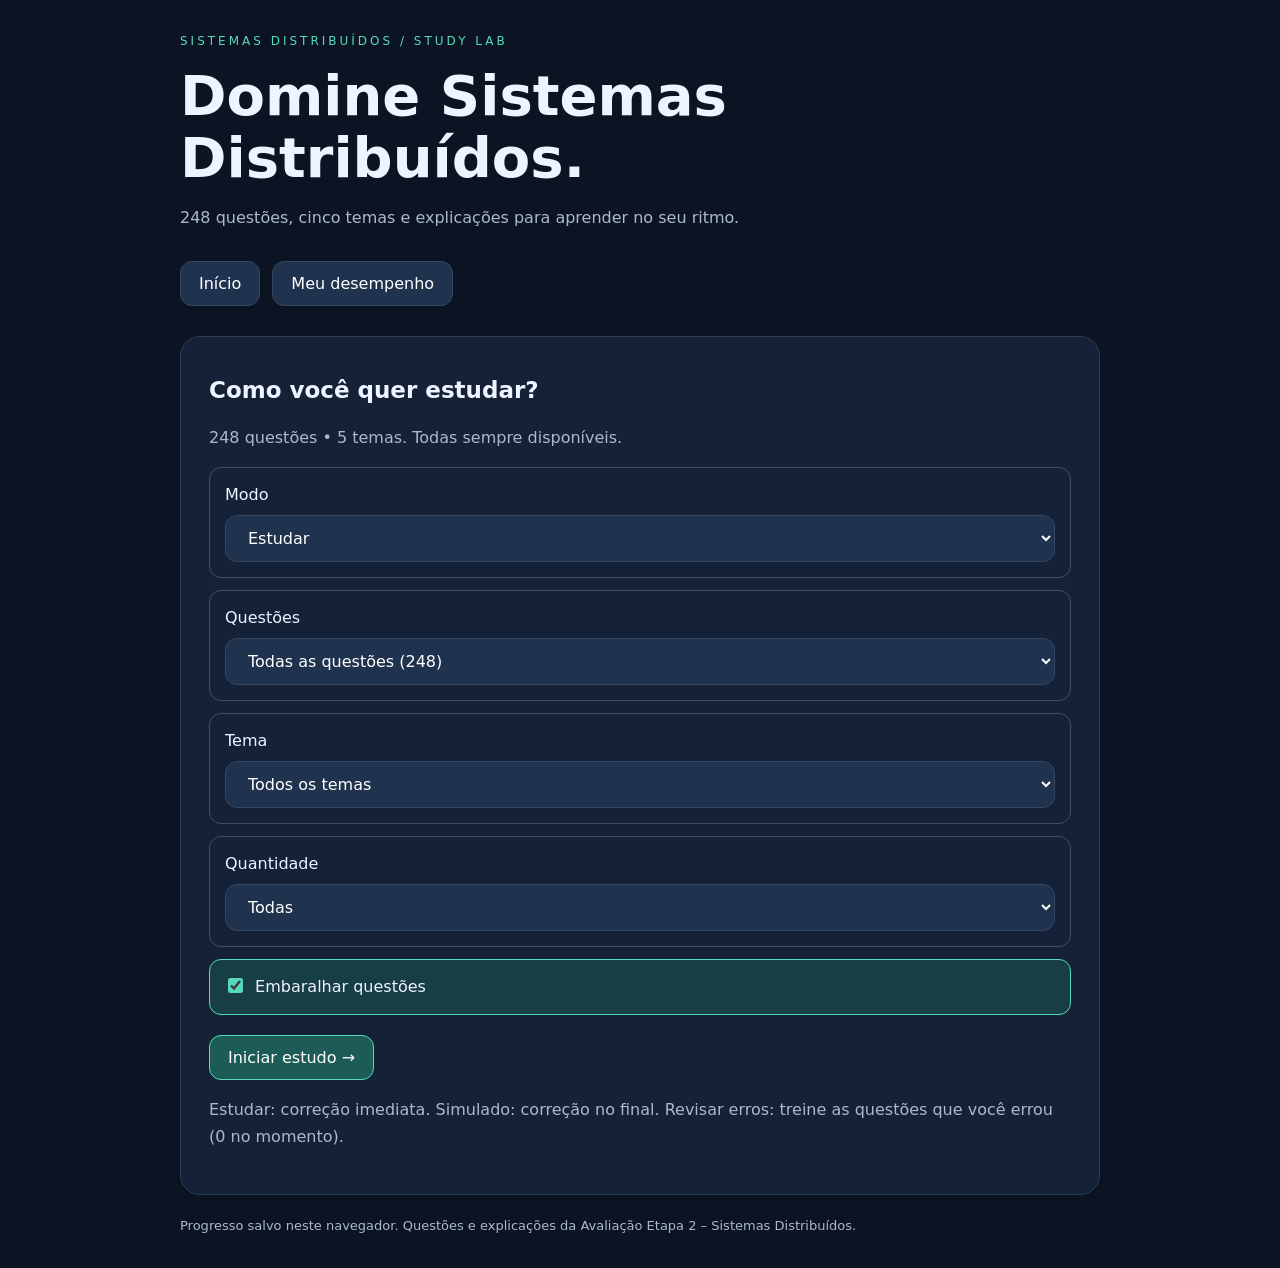
==== commit 4d0ceaa3: "Adiciona opção '50 mais fáceis' ao questionário de SD Co-Authored-By: Claude Opus 5.5 <noreply@anthr" ====
--- a/sistemas-distribuidos/index.html
+++ b/sistemas-distribuidos/index.html
@@ -59,12 +59,14 @@
 {
 const TOPICS=["Introdução a SDs","Tipos de SDs","Java RMI","Arquitetura de SDs","Processos e Threads"];
 const RAW=[[0,"Qual sequência representa corretamente a evolução histórica dos sistemas computacionais apresentada (1960 → 2010)?",["Mainframes → Cliente-servidor → LANs → Internet → Microsserviços → Cloud","LANs → Mainframes → Cliente-servidor → Cloud → Internet → Microsserviços","Mainframes → LANs → Cliente-servidor → Internet → Cloud → Microsserviços","Mainframes → LANs → Internet → Cliente-servidor → Cloud → Microsserviços","Cliente-servidor → Mainframes → LANs → Internet → Microsserviços → Cloud"],"C","A linha do tempo do slide é: 1960 Mainframes, 1970 LANs, 1980 Cliente-servidor, 1990 Internet, 2000 Cloud e 2010 Microsserviços."],[0,"Na linha do tempo da evolução histórica, qual par década–marco está correto?",["1960 – Cliente-servidor","1990 – Cloud","2000 – Microsserviços","1970 – LANs","1980 – Internet"],"D","1970 corresponde às LANs. Cliente-servidor é 1980, Internet 1990, Cloud 2000 e Microsserviços 2010."],[0,"Qual definição de Sistema Distribuído é atribuída a Tanenbaum & Van Steen (2007)?",["Camada de software posicionada entre as aplicações e o sistema operacional","Computadores independentes que se apresentam ao usuário como um sistema único e coerente","Computadores homogêneos interligados por uma rede local de alta velocidade","Processos que compartilham a mesma memória física e um relógio global único","Computadores localizados em rede que coordenam suas ações através de troca de mensagens"],"B","Para Tanenbaum & Van Steen, um SD é uma coleção de computadores independentes que se apresentam ao usuário como um sistema único e coerente. A alternativa sobre troca de mensagens é a definição de Coulouris."],[0,"Para Coulouris (2007), um sistema distribuído é aquele em que:",["dispositivos móveis funcionam de forma autônoma e sem administração central","os computadores estão em rede e coordenam suas ações por troca de mensagens","um único nó central trata todas as requisições e todo o controle do sistema","os componentes compartilham um mesmo repositório de dados centralizado","computadores independentes se apresentam como um sistema único e coerente"],"B","A definição de Coulouris enfatiza a localização dos computadores em rede e a coordenação por troca de mensagens. A ideia de sistema único e coerente é de Tanenbaum & Van Steen."],[0,"Segundo o material, o que define um sistema distribuído é a combinação de:",["memória física compartilhada entre as máquinas com um relógio global único","hardware homogêneo em todos os nós com o mesmo sistema operacional instalado","processamento estritamente sequencial com armazenamento replicado em vários nós","centralização do hardware (um único servidor) com distribuição do software entre clientes","autonomia de hardware (máquinas independentes) com cooperação de software"],"E","O slide destaca que a combinação de autonomia de hardware (máquinas independentes) com cooperação de software (comunicação coordenada) é o que define um SD."],[0,"Para o usuário e internamente, um sistema distribuído é descrito, respectivamente, como:",["um sistema que expõe sua distribuição; internamente, um sistema totalmente centralizado","um conjunto de terminais independentes; internamente, um mainframe que processa tudo","um conjunto de máquinas visível ao usuário; internamente, um único servidor central","a transparência de um sistema centralizado; internamente, várias máquinas coordenadas","uma interface única e simples; internamente, uma única aplicação monolítica em um host"],"D","Para o usuário, o SD oferece a transparência de um sistema centralizado; internamente, é um conjunto complexo de máquinas que trabalham juntas, coordenando-se para atingir um objetivo comum."],[0,"De acordo com a definição de “Comunicação por mensagens”, a comunicação entre os componentes de um SD:",["pode ser síncrona ou assíncrona, conforme a aplicação e a coordenação exigida","depende de um relógio global único para ordenar todas as mensagens enviadas","é sempre assíncrona, para evitar que um componente fique bloqueado aguardando","é sempre síncrona, pois só assim é possível garantir a coordenação entre os nós","ocorre por memória compartilhada entre as máquinas, dispensando o uso da rede"],"A","O material afirma que as mensagens podem ser enviadas de forma síncrona ou assíncrona, conforme a necessidade da aplicação e o nível de coordenação exigido."],[0,"Por que a descentralização é considerada uma característica-chave dos sistemas distribuídos?",["Porque dispensa a troca de mensagens entre os componentes do sistema","Porque garante que todos os nós possuam exatamente o mesmo hardware","Porque elimina o ponto único de falha, mantendo o sistema funcionando","Porque torna a distribuição visível, facilitando a depuração pelo usuário","Porque concentra o controle em um nó, simplificando a aplicação da segurança"],"C","A descentralização elimina o ponto único de falha, permitindo que o sistema continue funcionando mesmo com a falha de um componente."],[0,"Na definição de “Trabalho Colaborativo”, os sistemas distribuídos são projetados para:",["que vários dispositivos em rede cooperem por um objetivo comum, tolerando falhas","que cada dispositivo persiga um objetivo próprio, independente dos demais nós","isolar cada dispositivo, evitando qualquer comunicação entre eles na rede","executar uma tarefa por vez em um único computador de alta capacidade","substituir a rede por um barramento de memória compartilhada entre os nós"],"A","Trabalho colaborativo: múltiplos dispositivos trabalham juntos para um objetivo comum, em ambiente de rede, onde falhas de um ou mais componentes não afetam o sistema como um todo."],[0,"Qual é o objetivo da característica Transparência em um SD?",["Integrar sistemas de fornecedores diferentes por meio de padrões abertos","Expor a localização dos recursos para que o usuário otimize o próprio acesso","Permitir que vários processos executem simultaneamente compartilhando recursos","Permitir que o sistema cresça em usuários sem perda significativa de desempenho","Simplicidade para o usuário, com a complexidade gerenciada pelo sistema"],"E","A transparência oculta a natureza distribuída do sistema. O objetivo citado é: simplicidade para o usuário, complexidade gerenciada pelo sistema."],[0,"Quais são as três dimensões da escalabilidade apresentadas no material?",["Lógica, física e temporal","Tamanho, geográfica e administrativa","Interoperabilidade, extensibilidade e flexibilidade","Disponibilidade, segurança e recuperabilidade","Vertical, horizontal e diagonal"],"B","Escalabilidade: crescer sem degradação significativa em tamanho (mais usuários/recursos), geográfica (grandes distâncias) e administrativa (múltiplas organizações independentes)."],[0,"Um sistema precisa passar a abranger várias organizações independentes, cada uma com suas próprias políticas, sem perder desempenho. Qual dimensão de escalabilidade está envolvida?",["Geográfica","De tamanho","Administrativa","Temporal","Vertical"],"C","A escalabilidade administrativa trata de abranger múltiplas organizações independentes."],[0,"Um serviço precisa funcionar eficientemente para usuários espalhados em continentes diferentes. Qual dimensão de escalabilidade está em foco?",["Administrativa","Abertura","Recuperabilidade","Geográfica","De tamanho"],"D","A escalabilidade geográfica é a capacidade de funcionar eficientemente em grandes distâncias."],[0,"Quais desafios são citados para a escalabilidade de um SD?",["Condição de corrida, deadlock e proteção da seção crítica","Amarração a fornecedor, falta de padrões e incompatibilidade de hardware","Latência de rede, sincronização e heterogeneidade administrativa","Atomicidade, consistência e durabilidade das transações","Ponto único de falha, gargalo e alto custo de supercomputadores"],"C","O slide de escalabilidade lista como desafios: latência de rede, sincronização e heterogeneidade administrativa."],[0,"A analogia do hub USB (aceita diferentes dispositivos, mas com o mesmo padrão de comunicação) ilustra qual característica dos SDs?",["Concorrência","Escalabilidade","Transparência","Abertura","Confiabilidade"],"D","Abertura é a capacidade de ser estendido e integrado a outros sistemas através de padrões bem definidos, como o hub USB."],[0,"Dentro da característica Abertura, a “adição facilitada de novos componentes” corresponde a:",["Flexibilidade","Escalabilidade de tamanho","Extensibilidade","Recuperabilidade","Interoperabilidade"],"C","Abertura envolve interoperabilidade (conexão de sistemas diferentes), extensibilidade (adição de componentes) e flexibilidade (tecnologias diferentes juntas)."],[0,"Qual benefício é associado à característica Abertura?",["Evitar a “amarração” a uma única tecnologia ou fornecedor","Melhor utilização de recursos e menor tempo de resposta","Garantir um relógio global único para a sincronização","Ocultar do usuário a localização física dos recursos","Eliminar a latência de rede entre nós geograficamente distantes"],"A","O benefício da abertura é evitar a amarração (lock-in) a uma única tecnologia ou fornecedor."],[0,"Dentro da Confiabilidade, qual aspecto descreve a capacidade de se recuperar de falhas (pós-falha)?",["Recuperabilidade","Segurança","Tolerância a falhas","Disponibilidade","Extensibilidade"],"A","Recuperabilidade é a capacidade de se recuperar de falhas (pós-falha). Tolerância a falhas é a operação parcial durante a falha."],[0,"O aspecto da Confiabilidade que permite “operação parcial em caso de falhas” é:",["Tolerância a falhas","Segurança","Transparência","Disponibilidade","Recuperabilidade"],"A","Tolerância a falhas = o sistema continua operando parcialmente mesmo com componentes falhando."],[0,"No contexto da Confiabilidade, o aspecto Segurança é definido como:",["capacidade de se recuperar depois de uma falha","criptografia de todas as mensagens trocadas na rede","controle de acesso concorrente aos recursos","o sistema permanecer utilizável pelos usuários","proteção contra falhas catastróficas"],"E","Nos aspectos de confiabilidade, Segurança é a proteção contra falhas catastróficas; disponibilidade é permanecer utilizável."],[0,"Qual dos itens abaixo NÃO é um aspecto da Confiabilidade listado no material?",["Tolerância a falhas","Disponibilidade","Recuperabilidade","Interoperabilidade","Segurança"],"D","Interoperabilidade é um aspecto da Abertura. Os aspectos de Confiabilidade são disponibilidade, segurança, tolerância a falhas e recuperabilidade."],[0,"Os servidores NTP são citados no material em relação a qual desafio da Concorrência?",["Compartilhamento seguro de recursos","Controle de acesso concorrente aos dados","Ausência de relógio global para sincronização","Heterogeneidade administrativa entre organizações","Latência causada pela distância geográfica"],"C","Em SDs não existe um relógio global; servidores NTP são usados para sincronizar os relógios das máquinas."],[0,"Qual benefício é atribuído à característica Concorrência?",["Evitar amarração a fornecedores","Eliminação do ponto único de falha","Melhor uso de recursos e tempo de resposta","Integração com sistemas de terceiros","Simplicidade de uso para o usuário"],"C","A concorrência permite que múltiplos processos executem simultaneamente, trazendo melhor utilização de recursos e tempo de resposta."],[0,"Qual dos itens NÃO é listado como desafio da Concorrência?",["Amarração a uma única tecnologia","Compartilhamento seguro de recursos","Controle de acesso concorrente","Coordenação entre processos distribuídos","Ausência de relógio global"],"A","Amarração a uma tecnologia é o problema que a Abertura resolve. Os demais são desafios da concorrência."],[0,"No cenário prático do serviço de streaming, “se um servidor cai, outro assume automaticamente” exemplifica:",["Concorrência","Abertura","Confiabilidade","Escalabilidade","Transparência"],"C","No exemplo do streaming, a troca automática de servidor em caso de falha ilustra a Confiabilidade."],[0,"No cenário do serviço de streaming, “integra sistema de terceiros para processar assinaturas” exemplifica:",["Transparência","Concorrência","Escalabilidade administrativa","Confiabilidade","Abertura"],"E","Integrar sistemas de terceiros através de padrões é Abertura."],[0,"No cenário do serviço de streaming, “o usuário não sabe em qual servidor está o filme” exemplifica:",["Recuperabilidade","Abertura","Transparência","Concorrência","Escalabilidade"],"C","Ocultar a localização do recurso, escondendo a natureza distribuída, é Transparência."],[0,"No cenário do streaming, qual característica é exemplificada por “milhões assistindo simultaneamente”, segundo o material?",["Abertura","Escalabilidade","Transparência","Concorrência","Confiabilidade"],"B","O slide associa “milhões assistindo simultaneamente” à Escalabilidade; “múltiplas requisições processadas juntas” é que foi associado à Concorrência."],[0,"Quais são, respectivamente, as vantagens e as desvantagens dos SDs apresentadas no material?",["Segurança e simplicidade; escalabilidade e abertura","Transparência e concorrência; latência e heterogeneidade","Centralização e controle; ponto único de falha e gargalo","Eficiência e disponibilidade; complexidade e segurança","Simplicidade e baixo custo; lentidão e baixa disponibilidade"],"D","Vantagens: eficiência e disponibilidade. Desvantagens: complexidade (configurar e gerenciar a comunicação) e segurança."],[0,"Por que a segurança é apontada como desvantagem dos SDs?",["Porque a transparência impede a autenticação dos usuários","Porque todo SD possui obrigatoriamente um ponto único de falha","Porque os protocolos de SDs não permitem o uso de criptografia","Porque a interação entre vários sistemas amplia a superfície de ataque","Porque os dados ficam sempre concentrados em um único servidor"],"D","A interação entre múltiplos sistemas aumenta a superfície de ataque, sendo um desafio significativo e constante."],[0,"Segundo a vantagem de disponibilidade, por que a arquitetura distribuída é mais disponível?",["Porque elimina completamente a dependência da rede de comunicação","Porque a falha de um componente não compromete o sistema todo","Porque o middleware impede que ocorram falhas de hardware","Porque concentra tudo em um único servidor mais potente e confiável","Porque os componentes executam a mesma tarefa em sequência"],"B","A disponibilidade vem do fato de que a falha de um componente não compromete o sistema todo; os demais continuam operando."],[0,"Onde se posiciona o middleware em um sistema distribuído?",["Apenas no servidor central, nunca nas máquinas clientes","Entre as aplicações do usuário e o sistema operacional","Dentro do kernel, substituindo os drivers de rede de cada máquina","Abaixo do sistema operacional, controlando diretamente o hardware","Na camada física da rede, junto aos cabos e roteadores"],"B","O middleware (intermediário) fica entre as aplicações do usuário e o sistema operacional, gerenciando a comunicação entre componentes."],[0,"Qual das afirmações sobre o middleware está INCORRETA?",["Gerencia a comunicação entre componentes","Oculta a complexidade da distribuição","Substitui o SO local de cada máquina","Oferece uma “visão única de sistema”","Permite que computadores diferentes cooperem"],"C","O middleware não substitui o SO: ele fica entre as aplicações e o sistema operacional de cada máquina."],[0,"Sobre a World Wide Web como exemplo de SD, é correto afirmar que:",["exige que o usuário saiba em qual servidor está cada documento","segue o modelo cliente-servidor e dá acesso transparente aos recursos","é um exemplo de computação em cluster com máquinas homogêneas","é baseada no modelo peer-to-peer puro, sem servidores dedicados","deixa de funcionar sempre que qualquer parte da rede apresenta falha"],"B","A Web é baseada no modelo cliente-servidor, oferece acesso transparente a documentos e serviços e mantém disponibilidade mesmo com falhas em partes da rede."],[0,"A característica que permite que os usuários interajam com o SD como se fosse um sistema centralizado único é:",["Descentralização","Abertura","Transparência","Escalabilidade","Concorrência"],"C","A transparência faz o sistema esconder sua natureza distribuída, parecendo um sistema centralizado único."],[1,"Quais são as três categorias principais de Sistemas Distribuídos apresentadas?",["Sistemas Domésticos, de Saúde Eletrônicos e Redes de Sensores","Computação Distribuída, Informação Distribuída e Pervasivos","Computação em Cluster, Computação em Grade e Computação em Nuvem","Centralizados, Descentralizados e Híbridos","Em camadas, baseados em objetos e orientados a eventos"],"B","Os SDs são classificados em: Computação Distribuída, Informação Distribuída e Pervasivos. Domésticos/Saúde/Sensores são subtipos dos pervasivos."],[1,"Qual é o foco principal dos Sistemas de Computação Distribuídos?",["Integrar aplicações empresariais isoladas por meio de middleware especializado","Maximizar a eficiência do processamento com vários computadores em paralelo","Garantir as propriedades ACID em transações que envolvem vários bancos","Conectar dispositivos móveis alimentados por bateria e sem administração central","Permitir comunicação assíncrona entre aplicações por publish/subscribe"],"B","Sistemas de Computação Distribuídos são projetados para maximizar a eficiência do processamento, com vários computadores trabalhando simultaneamente em tarefas complexas."],[1,"Qual dos itens NÃO é uma característica dos Sistemas de Computação Distribuídos listada no material?",["Escalabilidade pela adição de novos nós","Alto desempenho computacional","Tolerância a falhas isoladas","Desacoplamento temporal entre aplicações","Custo-benefício frente a supercomputadores"],"D","Desacoplamento temporal é uma vantagem do MOM (Sistemas de Informação). As demais são características dos sistemas de computação distribuídos."],[1,"Os Sistemas de Computação Distribuídos dividem-se em quais subcategorias?",["Computação de Cluster e Computação em Grade","Chamada de procedimento (RPC) e de método (RMI)","Hub central e Conexão contínua","Processamento de Transações e EAI","Abordagem centralizada e abordagem distribuída"],"A","As duas subcategorias são Computação de Cluster e Computação em Grade (Grid)."],[1,"Qual descrição corresponde à Computação de Cluster?",["Sensores sem fio de baixo consumo funcionando como bancos de dados distribuídos","Dispositivos móveis com conexão sem fio, autônomos e sem administração central","Máquinas homogêneas, em rede local rápida, executando o mesmo SO","Computadores heterogêneos de várias instituições, distribuídos geograficamente","Aplicações empresariais que trocam mensagens assíncronas por meio de tópicos"],"C","Cluster: computadores homogêneos, rede local de alta velocidade e mesmo SO. Grid é heterogêneo e geograficamente distribuído."],[1,"Na Computação em Grade (Grid), a heterogeneidade dos computadores envolve:",["apenas o hardware, já que o sistema operacional precisa ser o mesmo em todos os nós","somente as aplicações finais, já que a infraestrutura é sempre homogênea","hardware, SO, redes, domínios administrativos e políticas de segurança","apenas a velocidade da rede local que interliga as máquinas do laboratório","somente a localização geográfica, pois hardware e software são padronizados"],"C","O Grid é composto por computadores heterogêneos em hardware, SO, redes, domínios administrativos e políticas de segurança."],[1,"Um laboratório interliga 32 PCs idênticos, com Linux, em uma rede local rápida para executar programas paralelos intensivos em computação. Trata-se de:",["Computação de Cluster","Sistema de informação distribuído","Sistema pervasivo doméstico","Rede de sensores distribuída","Computação em Grade"],"A","Máquinas homogêneas, mesmo SO e rede local de alta velocidade caracterizam um cluster."],[1,"Universidades de vários países compartilham seus recursos computacionais, com SOs, redes e políticas de segurança diferentes, para um projeto científico conjunto. Trata-se de:",["Monitor de transações (TP)","Computação em Grade (Grid)","Sistema de saúde eletrônico","Arquitetura centralizada","Computação de Cluster Beowulf"],"B","Recursos heterogêneos, geograficamente distribuídos e de múltiplas instituições caracterizam a computação em grade."],[1,"Por que os clusters representam uma alternativa de baixo custo aos supercomputadores?",["Porque não precisam de nenhuma rede local","Porque usam apenas um nó de computação","Porque usam recursos de várias instituições","Porque utilizam hardware comum “de prateleira”","Porque dispensam o uso de sistema operacional"],"D","Clusters usam hardware comum de prateleira, sendo uma alternativa barata aos supercomputadores tradicionais."],[1,"Em um cluster Beowulf, qual é o papel do nó mestre?",["Gerenciar a fila de jobs, alocar nós e servir de interface aos usuários","Traduzir chamadas locais em requisições de rede, como um proxy do cliente","Executar sozinho todos os cálculos, enquanto os demais nós apenas armazenam dados","Descobrir e alocar recursos pertencentes a outras instituições da grade","Coletar dados de sensores ambientais e repassá-los ao operador em tempo real"],"A","No Beowulf há 1 nó mestre (gerencia a fila de jobs, aloca nós e é a interface dos usuários) e N nós de computação, que executam as tarefas."],[1,"No contexto do cluster Beowulf, a “fila de jobs” é:",["o protocolo usado na comunicação entre o nó mestre e os nós de computação","a estrutura que organiza tarefas a serem executadas de forma assíncrona","o registro de nomes dos objetos remotos disponíveis em cada nó","a lista de usuários autorizados a submeter programas ao cluster","a tabela de processos mantida pelo sistema operacional de cada nó"],"B","A fila de jobs é a estrutura de dados que armazena e organiza as tarefas a serem executadas de forma assíncrona, gerenciada pelo nó mestre."],[1,"Qual é a ordem correta das 5 camadas da arquitetura de Computação em Grade (da base ao topo)?",["Base (Fabric) → Recursos → Conectividade → Coletiva → Aplicação","Base (Fabric) → Coletiva → Conectividade → Recursos → Aplicação","Aplicação → Coletiva → Base (Fabric) → Recursos → Conectividade","Base (Fabric) → Conectividade → Recursos → Coletiva → Aplicação","Conectividade → Base (Fabric) → Coletiva → Recursos → Aplicação"],"D","As camadas são: 1. Base (Fabric), 2. Conectividade, 3. Recursos, 4. Coletiva, 5. Aplicação."],[1,"Na arquitetura em camadas do Grid, qual camada contém os protocolos de comunicação e segurança, como TCP/IP e SSL?",["Recursos (Resource)","Conectividade (Connectivity)","Coletiva (Collective)","Aplicação (Application)","Base (Fabric)"],"B","A camada de Conectividade reúne protocolos de comunicação e segurança (TCP/IP, SSL)."],[1,"Na arquitetura do Grid, um serviço local que permite iniciar um processo remotamente ou monitorar o consumo de CPU de um nó específico pertence à camada:",["de Conectividade","Base (Fabric)","de Aplicação","Coletiva","de Recursos"],"E","A camada de Recursos faz o gerenciamento de um recurso individual (iniciar processo remoto, acessar configurações, monitorar CPU de um nó)."],[1,"Na arquitetura do Grid, a descoberta de recursos e a alocação (middlewares) são responsabilidade da camada:",["de Aplicação","de Conectividade","de Recursos","Base (Fabric)","Coletiva"],"E","A camada Coletiva cuida da descoberta e alocação de recursos (middlewares), enquanto a de Recursos gerencia um recurso individual."],[1,"Na arquitetura do Grid, a camada Base (Fabric) corresponde a:",["interfaces para os recursos locais, incluindo os SOs","descoberta de recursos e alocação por middlewares","softwares finais, como os de climatologia e física","protocolos de comunicação e segurança (TCP/IP, SSL)","gerenciamento de um recurso individual de um nó"],"A","A camada Base (Fabric) fornece interfaces para os recursos locais: componentes físicos e lógicos, incluindo os sistemas operacionais."],[1,"Um software de análise de dados de aceleradores de partículas que usa o ambiente de grade pertence a qual camada?",["Base (Fabric)","Recursos","Aplicação","Coletiva","Conectividade"],"C","A camada de Aplicação reúne os softwares finais que usam o ambiente de grade (climatologia, análise de dados de aceleradores etc.)."],[1,"Sobre a WLCG (Worldwide LHC Computing Grid), é correto afirmar que:",["é uma rede de sensores do CERN para monitoramento climático e de solo no campo","é um sistema de informação do CERN baseado em transações ACID e Monitor TP","é uma plataforma de streaming de eventos que usa publish/subscribe entre laboratórios","é uma grade do CERN para os dados do LHC, com o Brasil participando pelo SPRACE","é um cluster Beowulf homogêneo instalado em um único prédio do CERN, na Suíça"],"D","A WLCG é uma grade global do CERN para os dados do LHC; o Brasil participa pelo SPRACE, na Unesp em São Paulo."],[1,"Os Sistemas de Informação Distribuídos surgiram a partir de:",["a expansão das redes e da integração empresarial","o barateamento de sensores sem fio e de baterias","a criação do acelerador de partículas LHC","a necessidade de monitoramento contínuo de saúde","a necessidade de substituir supercomputadores"],"A","Surgiram com a expansão das redes e a necessidade de integração empresarial, passando de aplicações isoladas à comunicação entre sistemas."],[1,"Quais são as duas linhas principais dos Sistemas de Informação Distribuídos?",["Hub central e Conexão contínua","Publicação e Assinatura (Publish/Subscribe)","Computação de Cluster e Computação em Grade","Stub (cliente) e Skeleton (servidor)","Processamento de Transações e EAI"],"E","As duas linhas são o Processamento de Transações e a Integração de Aplicações Empresariais (EAI)."],[1,"Em uma transferência bancária, o débito foi realizado mas o crédito falhou; por isso toda a operação é desfeita. Qual propriedade ACID garante isso?",["Atomicidade","Durabilidade","Isolamento","Disponibilidade","Consistência"],"A","Atomicidade = tudo ou nada: a transação é uma unidade indivisível; ou todas as operações ocorrem, ou nenhuma."],[1,"Na sigla ACID, a propriedade descrita como “concorrência sem interferência” é:",["Atomicidade","Isolamento","Disponibilidade","Durabilidade","Consistência"],"B","Isolamento: transações concorrentes não interferem umas nas outras."],[1,"Após a confirmação de uma transação, o servidor sofre uma queda de energia, mas os dados gravados permanecem. Qual propriedade ACID está sendo garantida?",["Consistência","Recuperabilidade","Isolamento","Durabilidade","Atomicidade"],"D","Durabilidade: permanência dos dados mesmo após falhas."],[1,"Na sigla ACID, a Consistência significa:",["replicação dos dados em todos os nós","permanência após falhas","preservar as regras do sistema","concorrência sem interferência","tudo ou nada"],"C","Consistência: a transação preserva as regras (restrições) do sistema."],[1,"O que caracteriza as Transações Aninhadas?",["Transações executadas sempre sequencialmente em um único servidor de banco","Chamadas de procedimento executadas em máquinas remotas como se fossem locais","Uma transação dividida em subtarefas hierárquicas, paralelizáveis e ainda ACID","Transações que abrem mão das propriedades ACID para ganhar desempenho em paralelo","Mensagens publicadas em tópicos e entregues aos assinantes pelo middleware"],"C","Transações aninhadas organizam uma transação maior em subtarefas (hierarquia) que podem rodar em paralelo, ainda mantendo ACID."],[1,"Qual é a função do Monitor TP (Transaction Processing Monitor)?",["Entregar as mensagens publicadas em tópicos a todos os assinantes interessados","Escalonar os processos do sistema operacional de acordo com a prioridade","Coordenar transações, garantindo ACID mesmo entre vários servidores ou bancos","Monitorar o consumo de CPU e memória de cada nó de computação do cluster","Registrar objetos remotos por nome para que os clientes possam localizá-los"],"C","O Monitor TP gerencia e coordena transações em ambientes distribuídos, garantindo ACID mesmo com múltiplos servidores ou bancos."],[1,"Qual é a diferença de foco entre a EAI e o Processamento de Transações?",["A EAI foca na manipulação de dados em bancos; as transações focam na troca entre aplicações","A EAI é usada somente em clusters, e as transações somente em grades computacionais","Não há diferença de foco; os dois termos são sinônimos no contexto empresarial","A EAI foca na comunicação entre as aplicações, indo além da manipulação de dados","A EAI dispensa middleware, enquanto as transações dependem de um Monitor TP"],"D","O processamento de transações foca em bancos de dados (ACID); a EAI foca na comunicação direta e flexível entre componentes de aplicações diferentes, via middleware."],[1,"Qual protocolo de EAI permite que um programa chame uma função em outra máquina como se fosse uma chamada local, sem foco em orientação a objetos?",["RMI","JRMP","RPC","NTP","MOM"],"C","RPC (Remote Procedure Call) chama procedimentos/funções remotos como se fossem locais. O RMI é a evolução orientada a objetos do RPC."],[1,"Como o RMI se relaciona com o RPC, segundo o material de Tipos de SDs?",["O RMI é um tipo de MOM baseado em publish/subscribe","O RPC é a versão orientada a objetos do RMI","O RMI é uma evolução do RPC voltada à orientação a objetos","Não há relação entre eles; são abordagens independentes","O RMI é assíncrono, enquanto o RPC é sempre síncrono"],"C","RMI é uma evolução do RPC, permitindo que um objeto em uma máquina chame métodos de um objeto em outra máquina."],[1,"Qual vantagem do MOM (Message-Oriented Middleware) é chamada de desacoplamento temporal?",["As aplicações não precisam estar ativas ao mesmo tempo para se comunicar","A comunicação inicial usa sempre a porta 1099 e depois uma porta aleatória","Os relógios das máquinas são sincronizados por servidores NTP","As mensagens são sempre entregues na mesma ordem em que foram publicadas","O cliente fica bloqueado até a resposta do servidor chegar pela rede"],"A","O MOM usa comunicação assíncrona por mensagens; as aplicações não precisam estar ativas ao mesmo tempo — isso é o desacoplamento temporal."],[1,"No modelo Publish/Subscribe usado pelo MOM:",["o assinante precisa estar ativo exatamente no momento da publicação da mensagem","o publicador envia cada mensagem diretamente ao endereço de cada um dos assinantes","o servidor registra objetos remotos por nome para que os clientes façam lookup","cada mensagem é entregue a apenas um assinante, escolhido pelo próprio publicador","publicadores enviam a tópicos, e o middleware entrega a quem se inscreveu neles"],"E","No publish/subscribe, publicadores enviam para tópicos e o middleware entrega aos inscritos, eliminando a conexão direta e em tempo real."],[1,"Qual alternativa descreve os Sistemas Distribuídos Pervasivos?",["Servidores de banco de dados coordenados por um Monitor TP com controle ACID","Supercomputadores dedicados a simulações e cálculos científicos de larga escala","Dispositivos móveis, pequenos, à bateria, sem fio e sem administração central","Aplicações empresariais integradas por RPC, RMI e middleware orientado a mensagens","Computadores homogêneos interligados por rede local de alta velocidade e mesmo SO"],"C","Os pervasivos são compostos por dispositivos móveis, pequenos, à bateria, sem fio e limitados, presentes no cotidiano, autônomos e sem administração central."],[1,"O que diferencia os SDs pervasivos dos sistemas tradicionais quanto à estabilidade?",["Os tradicionais são instáveis por natureza, enquanto os pervasivos são estáveis","Os pervasivos garantem transparência total de distribuição, mesmo instáveis","Nos pervasivos a instabilidade é natural; os tradicionais focam em conexões fixas","Os pervasivos exigem conexões fixas e estáveis, ao contrário dos tradicionais","Ambos dependem de administração central para garantir a estabilidade da rede"],"C","Os sistemas tradicionais seguem o paradigma de estabilidade e conexões fixas; nos pervasivos, a instabilidade é natural."],[1,"Nos SDs pervasivos, o requisito que envolve “fácil configuração, adaptação a diferentes usuários e instalação dinâmica” é:",["Composição ad hoc","Adaptação ao contexto","Compartilhamento como padrão","Escalabilidade administrativa","Transparência de distribuição"],"A","Composição ad hoc: fácil configuração, adaptação a diferentes usuários e instalação dinâmica."],[1,"Um dispositivo pervasivo precisa reagir a mudanças ambientais e a redes dinâmicas. Qual requisito é esse?",["Adaptação ao contexto","Composição ad hoc","Abertura","Recuperabilidade","Compartilhamento como padrão"],"A","Adaptação ao contexto: reagir a mudanças ambientais e a redes dinâmicas."],[1,"O requisito “Compartilhamento como padrão”, nos SDs pervasivos, significa:",["acessar e fornecer dados mesmo com conectividade intermitente","ocultar totalmente a distribuição dos dispositivos do usuário","compartilhar a memória do processo entre as threads do app","manter todos os dados em um único servidor central confiável","exigir que todos os dispositivos da rede sejam homogêneos"],"A","Compartilhamento como padrão: acessar e fornecer dados mesmo com conectividade intermitente."],[1,"Sobre a transparência de distribuição nos SDs pervasivos, o material afirma que:",["ela é garantida pelo middleware","ela é obrigatória e deve ser total","ela existe apenas nos sistemas domésticos","ela não é possível; a distribuição é exposta","ela é obtida por meio de um hub central"],"D","Nos pervasivos, a transparência de distribuição não é possível: a distribuição deve ser exposta."],[1,"Quais são os principais tipos de SDs pervasivos apresentados?",["Transações, EAI e middleware orientado a mensagens","Domésticos, de saúde eletrônicos e redes de sensores","Computação de Cluster, Grade e Nuvem","Centralizados, descentralizados e híbridos","Chamadas RPC, RMI e mensagens MOM"],"B","Os principais tipos pervasivos são: domésticos, de saúde eletrônicos e redes de sensores."],[1,"Qual dos itens NÃO é citado como desafio dos sistemas domésticos?",["Gerenciamento de espaços pessoais","Autogerenciamento","Autoconfiguração completa","Atualizações automáticas","Garantia de ACID entre bancos"],"E","ACID é tema de processamento de transações. Os desafios domésticos são autoconfiguração, autogerenciamento, atualizações automáticas e gerenciamento de espaços pessoais."],[1,"Por que os sistemas recomendadores se adaptam bem a dispositivos móveis?",["Porque não analisam o comportamento nem as preferências","Porque exigem processamento de baixo custo computacional","Porque precisam de conexão contínua com um hub central","Porque dependem do poder de supercomputadores remotos","Porque executam apenas transações ACID simples e rápidas"],"B","Os recomendadores exigem processamento de baixo custo computacional, o que os torna adequados a dispositivos móveis."],[1,"Que problema os sistemas recomendadores surgiram para resolver?",["O excesso de conteúdo disponível para o usuário","A falta de segurança nas redes sem fio domésticas","A falta de conectividade dos dispositivos domésticos","A ausência de um relógio global entre os aparelhos","O alto custo dos supercomputadores científicos"],"A","Surgiram para lidar com o excesso de conteúdo, analisando preferências e comportamento do usuário para sugerir itens relevantes."],[1,"Nos sistemas de saúde eletrônicos, o que são as BANs?",["Bancos de dados hospitalares com controle transacional ACID","Clusters Beowulf dedicados à análise de exames médicos","Bibliotecas de execução paralela para dados clínicos","Barramentos de eventos publish/subscribe entre hospitais","Redes de sensores sem fio leves dispostos no corpo do usuário"],"E","BAN = Body Area Network (Rede de Área Corporal), formada por sensores sem fio leves e móveis no corpo do usuário."],[1,"Nos sistemas de saúde eletrônicos, qual é a diferença entre as abordagens Hub central e Conexão contínua?",["Ambas eliminam a necessidade de sensores no corpo do paciente monitorado","O hub central é usado só em redes de sensores ambientais, não em saúde","O hub transmite em tempo real; a conexão contínua armazena periodicamente","A conexão contínua dispensa qualquer rede externa para enviar os dados","O hub armazena periodicamente; a conexão contínua transmite em tempo real"],"E","Hub central: coleta e armazena periodicamente. Conexão contínua: transmissão em tempo real para redes externas."],[1,"Qual dos itens NÃO é listado como desafio dos sistemas de saúde eletrônicos?",["Armazenamento seguro","Forte política de privacidade","Transmissão confiável","Fila de jobs do nó mestre","Alertas de emergência"],"D","Fila de jobs pertence ao cluster Beowulf. Os desafios de saúde incluem armazenamento seguro, transmissão confiável, alertas, feedback médico e privacidade."],[1,"As redes de sensores funcionam como:",["monitores TP coordenando transações ACID","supercomputadores centralizados de alto desempenho","bancos de dados distribuídos em tempo real","clusters homogêneos executando o mesmo SO","servidores de nomes para objetos remotos"],"C","As redes de sensores capturam e compartilham informações ambientais em tempo real, funcionando como bancos de dados distribuídos."],[1,"Em uma rede de sensores com abordagem centralizada:",["não há agregação de dados, mas há grande economia de rede e de energia nos nós","os sensores dispensam bateria, pois ficam ligados diretamente ao servidor central","cada sensor processa individualmente a resposta e a envia ao operador, economizando energia","todos os dados vão a um banco central: mais gasto de rede e energia, porém mais agregação","as consultas do operador são repassadas somente aos nós relevantes da rede"],"D","Na abordagem centralizada todos os dados vão para um banco central: gasta mais rede e energia, porém com maior agregação de dados."],[1,"Qual é o trade-off da abordagem distribuída em redes de sensores?",["Maior agregação de dados, porém maior gasto de energia","Nenhum trade-off: é superior em todos os aspectos","Menor agregação, porém economia de rede e de energia","Exige que todos os sensores sejam idênticos (homogêneos)","Maior consumo de rede, porém menor consumo de energia"],"C","Na abordagem distribuída, as consultas vão aos nós relevantes, que respondem individualmente: menor agregação, mas economia de rede e energia."],[1,"O aplicativo Monitor IBUTG da Fundacentro é um exemplo de SD pervasivo que:",["monitora a exposição de trabalhadores ao calor intenso","coordena transações bancárias entre vários servidores","monitora sensores de solo e o clima para fornecer dados do campo","processa os dados científicos gerados pelo acelerador LHC","recomenda músicas, filmes e séries em ambientes domésticos"],"A","O Monitor IBUTG monitora a exposição ao calor intenso no trabalho. O AgroSMART é o que usa sensores de solo e monitoramento climático."],[1,"O software AgroSMART é citado como exemplo de:",["SD pervasivo com sensores no campo","monitor de transações (TP)","computação em grade científica","sistema de saúde eletrônico","middleware publish/subscribe"],"A","O AgroSMART é um exemplo de SD pervasivo: monitoramento climático e sensores de solo para dados do campo."],[2,"Conceitualmente, o Java RMI é:",["uma extensão do RPC adaptada à orientação a objetos e nativa do Java","um banco de dados distribuído com suporte nativo às propriedades ACID","um padrão independente de linguagem para chamadas remotas entre plataformas","um protocolo assíncrono de troca de mensagens baseado em publish/subscribe","um sistema operacional distribuído executado sobre várias JVMs em rede"],"A","O RMI é uma extensão direta da Chamada de Procedimento Remoto (RPC), adaptada à POO e nativa da plataforma Java."],[2,"Por que o RMI é considerado um middleware?",["Porque elimina a necessidade de rede ao manter os objetos na mesma memória","Porque armazena todos os objetos remotos em um banco de dados central","Porque é uma camada de software que abstrai a comunicação entre objetos","Porque substitui a JVM no lado do servidor, executando os objetos diretamente","Porque é executado dentro do kernel do sistema operacional, com alto privilégio"],"C","O RMI atua como middleware: uma camada de software que abstrai a comunicação entre objetos distribuídos."],[2,"O que o RMI permite, essencialmente?",["Que mensagens sejam guardadas e entregues a aplicações que estavam inativas","Que uma aplicação Java chame funções de qualquer linguagem sem configuração extra","Que uma thread acesse diretamente a memória de outro processo da mesma máquina","Que uma transação grande seja dividida em subtransações executadas em paralelo","Que um objeto em uma JVM invoque métodos de um objeto em outra JVM remota"],"E","O RMI permite que um objeto em uma JVM invoque métodos de um objeto localizado em outra JVM remota, abstraindo a comunicação."],[2,"Na arquitetura do RMI, qual é o papel do Servidor?",["Traduzir a chamada local do cliente em uma requisição de rede serializada","Realizar o tráfego físico e lógico dos dados serializados entre as JVMs","Iniciar a chamada remota através do componente proxy, de forma transparente","Hospedar o objeto remoto, com seu estado, interface e métodos reais","Apenas manter o registro de nomes, sem hospedar nenhum objeto remoto"],"D","O servidor hospeda o objeto remoto, gerencia seu estado, a interface exposta e os métodos reais. O cliente inicia a chamada via proxy; a rede transporta os dados serializados."],[2,"Quais componentes de baixo nível intermediam a comunicação entre cliente e objeto remoto no RMI?",["Monitor TP e Broker","Stub e Skeleton","Nó mestre e nós de computação","Publisher e Subscriber","Mutex e Lock"],"B","Stub (lado cliente) e Skeleton (lado servidor) intermediam a comunicação entre o cliente e o objeto remoto."],[2,"O que era o rmic no RMI clássico?",["O compilador que gerava manualmente os Stubs e Skeletons da classe remota","O processo que escutava a porta padrão 1099 para atender os lookups","A interface remota que todo objeto distribuído era obrigado a estender","O serviço de nomes onde os objetos remotos eram registrados e consultados","O protocolo de transporte usado pelo RMI sobre a pilha TCP/IP"],"A","No RMI clássico, o rmic gerava Stubs e Skeletons a partir da classe remota. Nas versões modernas do Java, essa geração manual não é mais necessária."],[2,"Antes da comunicação entre Stub e Skeleton ocorrer, o que o servidor faz?",["Abre uma conexão dedicada com cada cliente pela porta padrão 1099","Envia uma cópia do Skeleton para cada cliente que pretende se conectar","Serializa todos os métodos da interface e os envia ao registrador","Compila o código do cliente com rmic para gerar o Stub correspondente","Instancia o objeto remoto e o vincula a um nome no RMI Registry"],"E","Primeiro o servidor instancia o objeto remoto e o vincula a um nome no RMI Registry; só depois os clientes podem obter o stub."],[2,"O RMI Registry é:",["um escalonador da JVM que decide qual thread atende cada chamada remota","o protocolo de rede usado pelo RMI para transportar os dados serializados","um banco de dados que persiste o estado de todos os objetos remotos do servidor","um serviço de nomes para registro e descoberta de objetos remotos","o componente do lado servidor que faz o unmarshalling dos parâmetros recebidos"],"D","O RMI Registry é o serviço de nomes para registro e descoberta dos objetos remotos, parte da infraestrutura do Java RMI."],[2,"Depois que o cliente consulta o RMI Registry e obtém o Stub de um objeto remoto, o que acontece nas chamadas seguintes a esse mesmo objeto?",["O cliente passa a executar o método localmente, sem acessar a rede","O cliente precisa consultar novamente o Registry antes de cada nova chamada","Stub e skeleton se comunicam direto, sem repetir a consulta ao Registry","O Registry passa a intermediar e encaminhar todas as chamadas seguintes","O servidor precisa registrar o objeto outra vez para cada nova chamada"],"C","Após obter o stub, a comunicação ocorre diretamente entre stub e skeleton, sem repetir a consulta para chamadas subsequentes ao mesmo objeto."],[2,"Qual afirmação sobre o Stub está correta?",["Só existia no RMI clássico e foi totalmente removido no Java moderno","Atua no lado do servidor e executa a lógica de negócio do método remoto","Fica no cliente, implementa a interface remota e atua como proxy","É o serviço de nomes do RMI, usado para localizar os objetos remotos","Atua no lado do servidor, fazendo o unmarshalling dos parâmetros"],"C","O Stub fica no cliente, implementa a mesma interface remota (transparência estrutural) e age como proxy, traduzindo a invocação local em requisição de rede."],[2,"Por que o Stub implementa a mesma interface remota do servidor?",["Para dispensar a serialização dos parâmetros enviados pela rede","Para conseguir registrar o objeto remoto no RMI Registry por nome","Para garantir a transparência estrutural da chamada para o cliente","Para abrir automaticamente as portas necessárias no firewall","Para executar a lógica de negócio localmente e evitar o tráfego de rede"],"C","Implementar a mesma interface garante a transparência estrutural: o cliente chama o stub como se chamasse o objeto real."],[2,"No RMI, o processo de marshalling, realizado pelo Stub, consiste em:",["desserializar os parâmetros recebidos pela rede","gerar os Stubs e Skeletons com a ferramenta rmic","registrar o objeto remoto por nome no Registry","executar o método no objeto remoto do servidor","serializar os parâmetros da chamada para a rede"],"E","Marshalling (organização) é a serialização dos parâmetros da chamada para envio pela rede, feita pelo Stub."],[2,"Ao receber a resposta do servidor, o que o Stub faz?",["Descarta as exceções recebidas e retorna apenas os valores","Serializa os parâmetros outra vez e aguarda nova resposta","Executa novamente o método remoto para validar o resultado","Desserializa o resultado ou a exceção e entrega ao cliente","Reenvia a requisição ao Registry para confirmar o recebimento"],"D","O Stub desserializa os resultados computados ou as exceções e entrega o retorno ao cliente."],[2,"Qual componente faz o unmarshalling dos parâmetros recebidos, invoca o método no objeto remoto e serializa o retorno?",["Skeleton","RMI Registry","Stub","JRMP","Cliente"],"A","O Skeleton, no lado do servidor, desserializa (unmarshalling), invoca o método no objeto remoto e serializa o valor de retorno ou a exceção."],[2,"Qual é a sequência correta de uma invocação remota no RMI após a obtenção do Stub?",["Cliente → Stub (unmarshalling) → rede → Skeleton (marshalling) → objeto remoto","Cliente → Stub (marshalling) → rede → Skeleton (unmarshalling) → objeto remoto","Cliente → Skeleton (marshalling) → rede → Stub (unmarshalling) → objeto remoto","Cliente → RMI Registry (lookup) → objeto remoto → RMI Registry → Cliente","Cliente → objeto remoto → Stub (marshalling) → Skeleton (unmarshalling)"],"B","O stub serializa os parâmetros, a rede transporta, o skeleton desserializa e invoca o objeto; depois o skeleton serializa o retorno e o stub o desserializa para o cliente."],[2,"Qual afirmação sobre Stub e Skeleton está INCORRETA?",["O Stub realiza o marshalling dos parâmetros","O Skeleton intercepta as requisições no servidor","O Skeleton faz o unmarshalling dos parâmetros","O Stub executa a lógica de negócio no cliente","O Stub age como proxy no lado do cliente"],"D","O Stub não executa a lógica de negócio: ele apenas traduz a invocação local em requisição de rede. A lógica roda no objeto remoto do servidor."],[2,"Qual protocolo o RMI utiliza sobre TCP/IP, segundo a arquitetura apresentada?",["NTP (Network Time Protocol)","JRMP (Java Remote Method Protocol)","SSL (Secure Sockets Layer)","RPC (Remote Procedure Call)","HTTP (HyperText Transfer Protocol)"],"B","Na arquitetura do RMI, a camada de aplicação usa o JRMP (Java Remote Method Protocol), que roda sobre TCP/IP."],[2,"A vantagem do RMI que permite passar objetos complexos pela rede sem parseamento manual dos dados é:",["Transparência de rede","Serialização dinâmica","Design integrado","Comunicação síncrona","Desacoplamento temporal"],"B","Serialização dinâmica: objetos complexos são passados nativamente pela rede, sem parseamento manual."],[2,"A vantagem “Design integrado” do RMI refere-se a:",["uso de portas fixas e conhecidas, o que simplifica regras de firewall","comunicação assíncrona, em que o cliente nunca fica bloqueado","geração manual de stubs com rmic, dando controle total ao programador","integração nativa OO no Java, com tipagem forte e chamadas como locais","integração transparente com qualquer linguagem, como C# e Python"],"D","Design integrado: integração nativa OO no Java, com tipagem forte e fluidez estrutural, invocando métodos remotos como se fossem locais."],[2,"A vantagem “Transparência de rede” do RMI significa que:",["o cliente não fica bloqueado aguardando o servidor","a rede deixa de ser necessária para as chamadas remotas","não podem ocorrer falhas de comunicação entre as JVMs","qualquer linguagem passa a poder chamar objetos Java","os protocolos de baixo nível são abstraídos do programador"],"E","O RMI abstrai protocolos de baixo nível, permitindo foco na lógica de negócio."],[2,"Qual das alternativas é uma DESVANTAGEM do RMI?",["Tipagem forte nas chamadas aos métodos remotos","Integração nativa com a orientação a objetos","Serialização dinâmica de objetos complexos pela rede","Abstração dos protocolos de rede de baixo nível","Cliente bloqueado e ocioso aguardando a resposta"],"E","As desvantagens são: restrição ao ecossistema Java, comunicação síncrona (cliente bloqueado) e incompatibilidade com firewalls."],[2,"Por que o RMI é considerado incompatível com firewalls?",["Porque criptografa todas as mensagens, impedindo a inspeção do firewall","Porque após o lookup na 1099 usa uma porta aleatória com o objeto remoto","Porque usa a porta 80 do HTTP, que conflita com os servidores web","Porque exige que cliente e servidor rodem dentro da mesma JVM","Porque trafega apenas sobre UDP, que costuma ser bloqueado nos firewalls"],"B","A porta 1099 é usada no lookup; depois, uma porta aleatória é usada para conversar com o objeto remoto, o que exige ajustes no firewall."],[2,"Qual é a porta padrão usada pelo RMI para a comunicação primária (lookup)?",["3306","8080","443","1099","80"],"D","A 1099 é a porta padrão do RMI Registry para o lookup."],[2,"Por que a desvantagem “restrito ao ecossistema Java” é relevante?",["Porque integrar com outras linguagens é complexo","Porque o RMI não aceita objetos como parâmetro","Porque o Java não oferece suporte à serialização","Porque o RMI não funciona entre duas JVMs diferentes","Porque o RMI só funciona em sistemas Linux"],"A","Por ser nativo do Java, integrar o RMI com outras linguagens é complexo."],[2,"Na invocação remota, como os parâmetros trafegam pela rede?",["Como referências à memória do cliente","Somente como tipos primitivos","Como texto JSON escrito manualmente","Serializados em um array de bytes","Por memória compartilhada entre JVMs"],"D","Os parâmetros são serializados e convertidos em um array de bytes que trafega pela rede."],[2,"Ao passar o parâmetro primitivo int idade = 25 em uma chamada RMI, o que é enviado?",["Nada; primitivos não podem ser enviados","A estrutura da classe e seus metadados","Os 4 bytes que representam o número","A string “25” codificada em texto","Uma referência ao objeto Integer do cliente"],"C","Para dados primitivos, o valor bruto é serializado: no caso do int, os 4 bytes que representam o número."],[2,"Ao passar um objeto como parâmetro em uma chamada RMI, o que o RMI precisa fazer?",["Enviar apenas o endereço de memória do objeto no cliente","Serializar todo o estado e os metadados em bytes","Converter o objeto em XML antes de enviá-lo","Enviar só os atributos primitivos, ignorando os demais","Registrar o objeto no RMI Registry antes do envio"],"B","Para objetos, o RMI varre a estrutura da classe e serializa todo o estado e os metadados em um fluxo de bytes."],[2,"Onde ocorre predominantemente o tratamento das exceções de rede (falhas transitórias) no RMI?",["No cliente, onde o Stub detecta a falha","No próprio objeto remoto, dentro do método","No servidor, pelo Skeleton, antes do retorno","No RMI Registry, que reencaminha a chamada","No sistema operacional do roteador da rede"],"A","O tratamento de exceções de rede ocorre predominantemente no cliente, onde o Stub identifica a falha na comunicação."],[2,"Qual dos itens é exemplo de falha transitória citada no material de RMI?",["Erro de sintaxe na interface remota","Tipo incorreto detectado na compilação","Congestionamento da rede","Tentativa de herança múltipla","Ausência do método main()"],"C","Falhas transitórias são de infraestrutura: queda de conexão, congestionamento, indisponibilidade do serviço."],[2,"Um cliente chama “depositar(100)” remotamente, recebe uma exceção de timeout e reenvia a chamada, mas o servidor já havia executado a primeira. Que propriedade deveria ter sido projetada para evitar o depósito em dobro?",["Serialização dinâmica","Escalabilidade","Transparência de rede","Idempotência","Atomicidade"],"D","Operações idempotentes garantem que o reenvio de uma requisição interrompida não gere inconsistências ou efeitos duplicados no servidor."],[2,"Qual é a ordem correta dos passos de implementação de uma aplicação RMI?",["Cliente → interface remota → implementação → servidor → rodar cliente → rodar servidor","Interface remota → cliente → rodar cliente → implementação → servidor → rodar servidor","Interface remota → implementação → servidor → cliente → rodar servidor → rodar cliente","Servidor → cliente → interface remota → implementação → rodar ambos ao mesmo tempo","Implementação → interface remota → cliente → servidor → rodar cliente → rodar servidor"],"C","1) interface remota; 2) classe que a implementa; 3) servidor (Registry, instância e registro); 4) cliente; 5) executar o servidor; 6) executar o cliente."],[2,"Qual é o primeiro passo na implementação de uma aplicação RMI?",["Executar o cliente e o servidor","Escrever o código da aplicação cliente","Iniciar o RMI Registry na porta 1099","Gerar o Skeleton com a ferramenta rmic","Definir a interface remota"],"E","O primeiro passo é definir a interface remota com os métodos disponibilizados para a rede."],[2,"O que o projeto do cliente RMI precisa possuir para obter e usar a referência do Stub?",["Uma cópia da classe que implementa o objeto","Acesso direto ao banco do servidor","O código-fonte do Skeleton do servidor","Uma cópia da interface remota","Uma instância própria do RMI Registry"],"D","O cliente consulta o registrador para obter o Stub, e o projeto precisa ter uma cópia da interface remota."],[2,"No código do servidor RMI (passo 3), o que deve ser feito?",["Abrir manualmente a porta aleatória no firewall do cliente","Definir a interface remota com os métodos disponibilizados","Iniciar o Registry, instanciar o objeto remoto e registrá-lo","Executar o cliente para iniciar a invocação dos métodos","Consultar o registrador para obter o Stub do objeto remoto"],"C","O servidor inicializa o RMI Registry, instancia o objeto remoto e o registra no serviço de nomes."],[2,"Qual problema o material aponta quando múltiplos clientes acessam simultaneamente o mesmo objeto remoto?",["O RMI Registry deixa de responder aos lookups","Podem ocorrer conflitos e inconsistências de estado","A porta 1099 é bloqueada para novos clientes","Nenhum; o RMI serializa o acesso automaticamente","O stub precisa ser recriado a cada nova chamada"],"B","Múltiplos clientes acessando o mesmo objeto remoto simultaneamente podem gerar conflitos e inconsistências de estado (concorrência)."],[2,"Na arquitetura do RMI, o papel da Rede é:",["iniciar a chamada por meio do proxy do cliente","hospedar o objeto remoto e gerenciar seu estado","executar os métodos reais do objeto remoto","transportar os dados serializados entre as JVMs","manter o registro de nomes dos objetos remotos"],"D","A rede realiza o tráfego físico e lógico dos dados serializados entre as JVMs."],[2,"Na arquitetura do RMI, o Cliente:",["serializa o valor de retorno do método remoto","hospeda o objeto remoto e gerencia o seu estado","executa os métodos reais e devolve o resultado","inicia a chamada e invoca o método via proxy (Stub)","realiza o unmarshalling dos parâmetros recebidos"],"D","O cliente inicia a chamada e invoca o método remoto por meio do proxy (Stub), de forma transparente."],[3,"O que a arquitetura de um sistema distribuído define?",["Como os componentes se organizam, suas responsabilidades e interações","Apenas o protocolo de rede usado na troca de mensagens entre as máquinas","Apenas o hardware utilizado em cada nó e a topologia física da rede","A ordem de execução das threads definida pelo escalonador de cada nó","Somente a linguagem de programação e os frameworks adotados no projeto"],"A","A arquitetura define a estrutura organizacional do software: arranjo dos componentes, responsabilidades e forma de interação."],[3,"No contexto de arquitetura de SDs, um componente é:",["uma thread do sistema operacional que executa uma sequência de instruções","um usuário ou perfil de acesso cadastrado para utilizar o sistema","um equipamento de interconexão, como switches, roteadores e cabos de rede","uma parte do sistema responsável por uma função, como a autenticação","um computador físico da rede, como um servidor ou uma estação de trabalho"],"D","Um componente é uma unidade funcional modular, responsável por uma função (autenticação, pedidos, armazenamento...)."],[3,"Segundo o material, a escolha arquitetural determina:",["onde cada componente executa e também como ele irá operar","somente a interface gráfica apresentada aos usuários finais","apenas em qual máquina cada componente será executado","apenas o custo do hardware necessário para cada servidor","apenas a linguagem de programação usada em cada módulo"],"A","A escolha arquitetural não determina apenas onde cada componente executa, mas também como eles irão operar."],[3,"Qual dos aspectos abaixo NÃO é citado como diretamente relacionado à arquitetura de um SD?",["Sintaxe da linguagem","Compartilhamento de recursos","Escalabilidade","Tolerância a falhas","Desempenho"],"A","A arquitetura se relaciona com desempenho, escalabilidade, disponibilidade, tolerância a falhas, segurança e compartilhamento de recursos."],[3,"Qual é a diferença entre arquitetura lógica e física?",["A lógica trata apenas dos bancos de dados; a física trata apenas das redes","A lógica divide as funções em componentes; a física define onde eles executam","A física descreve o código-fonte do sistema; a lógica descreve os servidores","A lógica descreve onde os componentes executam; a física, como as funções são divididas","Não há diferença: são dois nomes para a mesma visão da arquitetura"],"B","Lógica: divisão das funcionalidades em componentes e seus relacionamentos. Física: onde os componentes executam (computadores, servidores, dispositivos)."],[3,"Um diagrama mostra que o serviço de autenticação roda no servidor S1 e o banco de dados no servidor S2. Esse diagrama representa qual aspecto da arquitetura?",["Centrado em dados","Em camadas","Físico","Orientado a eventos","Lógico"],"C","Descrever onde os componentes são executados (quais máquinas) é a arquitetura física."],[3,"No exemplo do e-commerce, o módulo de pedidos solicita ao módulo de pagamentos que processe a cobrança. O que esse exemplo destaca?",["Que o sistema é necessariamente centralizado em um único servidor","Que pedidos e pagamentos precisam rodar dentro do mesmo processo","Que a comunicação entre os módulos deve ser por memória compartilhada","Que o solicitante precisa conhecer os detalhes internos do outro módulo","Que o solicitante não precisa conhecer como o outro executa a tarefa"],"E","A troca de mensagens permite que o solicitante não conheça os detalhes internos do outro, dividindo o sistema em partes com responsabilidades específicas."],[3,"Sobre os estilos arquiteturais, o material afirma que:",["a arquitetura em camadas é a mais adequada para todos os SDs","o estilo orientado a eventos substituiu todos os demais estilos","todo SD precisa ser centrado em um repositório de dados único","o estilo depende exclusivamente da linguagem de programação","nenhum estilo serve para todos; a escolha depende da aplicação"],"E","Não existe estilo único: a escolha depende da aplicação, usuários, compartilhamento de dados, comunicação, desempenho e disponibilidade."],[3,"Qual alternativa lista corretamente os estilos arquiteturais (formas de organização) apresentados?",["Centralizada, descentralizada, híbrida e microsserviços","Cliente, servidor, rede, middleware e registro","Base, conectividade, recursos, coletiva e aplicação","Cluster, grade, transações, EAI e pervasiva","Camadas, objetos, serviços, centrada em dados e eventos"],"E","Os estilos são: em camadas, baseada em objetos, baseada em serviços, centrada em dados e orientada a eventos. Centralizada/descentralizada/híbrida é a classificação quanto à distribuição."],[3,"Na arquitetura em camadas:",["todas as funções ficam concentradas em um único componente central","cada camada pode se comunicar livremente com todas as outras camadas","os componentes publicam eventos em tópicos e outros se inscrevem","cada camada usa serviços de outra e fornece serviços às dependentes","todos os componentes leem e gravam em um mesmo repositório comum"],"D","Cada camada usa serviços de outra e fornece serviços às dependentes, separando responsabilidades."],[3,"Sobre a arquitetura em camadas, qual afirmação está correta?",["A arquitetura em camadas é sempre física, nunca uma divisão lógica","As camadas são uma organização lógica, não exigem máquinas distintas","Cada camada precisa obrigatoriamente executar em uma máquina distinta","Camadas só existem em sistemas pervasivos com dispositivos móveis","A divisão em camadas impede a separação de responsabilidades"],"B","As camadas são, inicialmente, uma organização lógica; podem ou não estar em máquinas distintas."],[3,"A arquitetura MVC (Model-View-Controller), com apresentação, regras de negócio e acesso a dados, é citada como exemplo de qual estilo?",["Em camadas","Baseado em objetos","Centrado em dados","Orientado a eventos","Peer-to-peer"],"A","O MVC é o exemplo dado para a arquitetura em camadas."],[3,"Em qual estilo arquitetural as funcionalidades são organizadas em entidades que possuem dados e operações, podendo um componente solicitar a execução de uma operação em uma entidade localizada remotamente (invocação remota)?",["Baseada em objetos","Centrada em dados","Em camadas","Orientada a eventos","Híbrida"],"A","Na arquitetura baseada em objetos, objetos têm dados e operações e podem ser invocados remotamente. O exemplo citado é o RMI."],[3,"O Java RMI é citado como exemplo de qual estilo arquitetural?",["Arquitetura em camadas (MVC)","Arquitetura orientada a eventos","Arquitetura centrada em dados","Arquitetura baseada em objetos","Arquitetura descentralizada P2P"],"D","A invocação remota de métodos (RMI) é o exemplo da arquitetura baseada em objetos."],[3,"Uma aplicação possui um componente responsável por usuários, outro por produtos e outro por pagamentos, cada um com responsabilidade definida e uma forma de comunicação para ser utilizado. Esse é o estilo:",["Baseado em serviços","Em camadas","Orientado a eventos","Centralizado","Centrado em dados"],"A","Na arquitetura baseada em serviços, componentes oferecem serviços com responsabilidade definida e forma de comunicação definida."],[3,"Na arquitetura baseada em serviços, sobre a localização dos serviços é correto afirmar:",["podem estar no mesmo computador ou em computadores diferentes","devem obrigatoriamente estar em computadores diferentes entre si","devem estar sempre hospedados em um provedor de nuvem","devem compartilhar um mesmo banco de dados centralizado","devem obrigatoriamente estar juntos no mesmo computador"],"A","Os serviços podem estar no mesmo ou em computadores diferentes; o aspecto principal é a separação de responsabilidades."],[3,"Na arquitetura centrada em dados, qual é o principal cuidado necessário?",["Evitar qualquer tipo de repositório compartilhado no sistema","Definir como os dados são acessados e manter a consistência","Executar todos os componentes dentro do mesmo processo","Garantir que cada componente tenha seu próprio banco isolado","Usar somente comunicação publish/subscribe entre componentes"],"B","Como vários componentes acessam o mesmo repositório, é preciso definir consultas/modificações e manter a consistência."],[3,"Segundo a observação sobre arquitetura centrada em dados, quem já trata do controle de acesso concorrente para garantir a consistência?",["O escalonador do sistema operacional","O nó mestre do cluster Beowulf","O RMI Registry do servidor","Os SGBDs modernos, via ACID","O broker de eventos da aplicação"],"D","SGBDs modernos já tratam o controle de acesso concorrente aos dados, garantindo ACID."],[3,"Na arquitetura orientada a eventos, o que é um evento?",["Uma chamada síncrona a um método de um objeto remoto","Uma das camadas da arquitetura Model-View-Controller","Uma interrupção gerada pelo relógio de hardware","A ocorrência de algo relevante, como “pedido criado”","Um registro gravado no banco de dados compartilhado"],"D","Um evento representa a ocorrência de algo relevante: pedido criado, pagamento recebido, login/logout etc."],[3,"Na arquitetura orientada a eventos, o componente que produz o evento:",["é sempre o servidor central que coordena todo o sistema","não precisa conhecer os componentes que irão utilizá-lo","precisa conhecer diretamente todos os componentes que irão consumi-lo","deve gravar o evento diretamente na memória de cada consumidor","deve aguardar a confirmação de cada consumidor antes de prosseguir"],"B","O produtor não precisa conhecer os consumidores; por isso essa interação é chamada de comunicação indireta."],[3,"Por que a interação na arquitetura orientada a eventos é chamada de comunicação indireta?",["Porque os componentes não se comunicam diretamente","Porque as mensagens passam pelo kernel do sistema","Porque utiliza sempre o protocolo UDP em vez do TCP","Porque depende de um banco de dados compartilhado","Porque o usuário final não participa da comunicação"],"A","É indireta porque os componentes não estabelecem comunicação direta entre si; há um intermediário."],[3,"Qual é a diferença entre comunicação direta e indireta?",["Não há diferença prática; ambas exigem conexão ponto a ponto","A indireta só ocorre em clusters; a direta só ocorre em grades","A direta é sempre assíncrona, enquanto a indireta é sempre síncrona","Na direta há um broker intermediário; na indireta o emissor conhece o destino","Na direta o emissor conhece o destino; na indireta há um intermediário"],"E","Direta: o componente conhece o destinatário (ex.: aplicação → sistema de pagamentos). Indireta: usa um intermediário, como no publish/subscribe."],[3,"No exemplo de publish/subscribe, a aplicação de vendas publica “pedido criado”. O que faz o broker (corretor)?",["Descarta a mensagem se algum dos assinantes estiver ocupado","Distribui a mesma mensagem a todos os assinantes interessados","Processa o pagamento diretamente, sem envolver outros serviços","Consolida as respostas e devolve o resultado à aplicação de vendas","Entrega a mensagem somente ao primeiro assinante disponível no momento"],"B","O broker (barramento de eventos) distribui a mesma mensagem a todos os assinantes interessados (pagamento, estoque, fraude), que podem publicar suas deliberações em outros canais."],[3,"Na classificação “quanto à distribuição”, o que é analisado além da organização lógica dos componentes?",["Somente o layout da interface gráfica para o usuário","Como processamento, dados e controle são distribuídos","Apenas a quantidade de usuários simultâneos do sistema","A versão do sistema operacional de cada computador","A linguagem de programação adotada em cada componente"],"B","Quanto à distribuição, analisa-se como processamento, dados e controle são distribuídos entre os computadores."],[3,"Segundo Tanenbaum & Steen (2007), um SD é dito centralizado quando:",["combina funções centralizadas com funções distribuídas entre nós","todos os nós compartilham o mesmo processador e a mesma memória","os participantes atuam ao mesmo tempo como clientes e servidores","um único nó central trata as requisições e o controle do sistema","não existe um único ponto de controle entre os nós participantes"],"D","Centralizado: um único nó central trata requisições e controle; os demais são terminais/clientes."],[3,"Sobre a arquitetura centralizada, qual afirmação está correta?",["Escala horizontalmente adicionando novos nós de controle","Elimina o ponto único de falha ao concentrar o controle","Não utiliza mensagens de requisição e resposta entre processos","Mesmo fisicamente distribuída, comporta-se como entidade única","Por ser centralizada, não pode estar fisicamente distribuída"],"D","A arquitetura centralizada pode ser fisicamente distribuída, mas se comporta como entidade única, com o nó central coordenando."],[3,"Na arquitetura centralizada, como se dá a interação entre os processos?",["Todos os nós atuam como pares iguais, sem papéis definidos","Por eventos emitidos sem destinatário definido previamente","Por memória compartilhada entre os processos das máquinas","Clientes consomem serviços de servidores via request/response","Por publicação de mensagens em tópicos e inscrição de assinantes"],"D","Os processos se dividem em servidores e clientes, interagindo por request/response."],[3,"Qual das alternativas é uma VANTAGEM da centralização?",["Elimina o ponto único de falha do sistema","Distribui a tomada de decisão entre os nós","Simplifica o controle da consistência dos dados","Permite escalar ilimitadamente e sem custo","Dispensa o uso de um servidor dedicado"],"C","Vantagens da centralização: segurança aplicada em ponto central, manutenção facilitada e consistência simplificada (menos locais modificam os dados)."],[3,"Um componente central recebe muitas solicitações simultâneas e passa a limitar o desempenho do conjunto. Esse problema é chamado de:",["Ponto único de falha","Race condition","Desacoplamento temporal","Gargalo","Deadlock"],"D","Gargalo é uma parte do sistema que limita o desempenho do conjunto, comum em componentes centrais sobrecarregados."],[3,"Se o componente central deixa de funcionar e não há outro capaz de assumir suas funções, o sistema fica indisponível. Esse problema é chamado de:",["Latência","Deadlock","Condição de corrida","Gargalo","Ponto único de falha"],"E","Ponto único de falha: uma única falha pode comprometer parte significativa (ou todo) o sistema."],[3,"Em uma arquitetura centralizada, como costuma ser feita a expansão para atender mais demanda, e qual é sua limitação?",["Criando mais threads no servidor; limitada pela ocorrência de deadlock","Servidor central mais potente (vertical); limites físicos e econômicos","Adicionando nós pares que dividem a carga; limitada pela consistência","Distribuindo eventos entre assinantes; limitada pelo broker central","Migrando para P2P; limitada pela descoberta autônoma dos nós"],"B","Na centralizada, escala-se verticalmente (servidor mais potente), o que tem limites físicos e econômicos."],[3,"Quais exemplos são dados para a arquitetura centralizada?",["BitTorrent e Blockchain","Sistemas Web tradicionais e sistema bancário","AgroSMART e Monitor IBUTG","Redes de sensores e redes corporais (BANs)","WLCG do CERN e SPRACE da Unesp"],"B","Sistemas Web tradicionais e sistema bancário são os exemplos de arquitetura centralizada. BitTorrent e Blockchain são P2P (descentralizada)."],[3,"Tanenbaum & Steen (2007) definem a arquitetura descentralizada como aquela caracterizada:",["pela substituição de vários servidores por um único mais potente","pela ausência de um único ponto de controle entre nós cooperativos","por um nó central que recebe e controla todas as requisições do sistema","pelo uso exclusivo de mensagens síncronas entre clientes e servidores","por um repositório central compartilhado por todos os componentes"],"B","Descentralizada: ausência de um único ponto de controle; múltiplos nós cooperativos com decisão, armazenamento e processamento distribuídos."],[3,"O que Coulouris, Dollimore & Kindberg (2012) acrescentam sobre os SDs descentralizados?",["Que costumam ter descoberta autônoma e comunicação direta entre os nós","Que não toleram falhas, pois cada nó guarda uma parte única dos dados","Que eles sempre dependem de um servidor de nomes central para funcionar","Que só funcionam em redes locais de alta velocidade e baixa latência","Que são sempre mais simples de manter do que os sistemas centralizados"],"A","Coulouris et al. destacam mecanismos autônomos de descoberta e comunicação direta entre nós, sem passar tudo por um servidor central."],[3,"O que caracteriza as redes P2P (peer-to-peer)?",["Todos os nós funcionam apenas como terminais sem processamento","Um servidor central atende todos os recursos solicitados pelos nós","Cada participante pode ser cliente e servidor ao mesmo tempo","A comunicação é sempre mediada por um broker de eventos","Só existem em clusters homogêneos com o mesmo sistema operacional"],"C","Em P2P os participantes são cliente e servidor ao mesmo tempo, compartilhando recursos (ex.: BitTorrent, Blockchain)."],[3,"Qual das alternativas é um DESAFIO da arquitetura descentralizada?",["Menor tolerância a falhas que a centralizada","Gargalo de requisições no nó central","Maior complexidade de implementação e gestão","Ponto único de falha no nó coordenador","Impossibilidade de adicionar novos nós"],"C","A descentralização permite adicionar nós e aumenta a tolerância a falhas, mas aumenta a complexidade de implementação, manutenção e gerenciamento."],[3,"Na arquitetura descentralizada, se um nó modifica uma informação, como garantir que os demais tenham dados compatíveis?",["É um problema complexo que exige mecanismos de sincronização","Basta marcar os métodos de acesso como synchronized em Java","Não é necessário, pois cada nó mantém dados próprios e independentes","Basta desligar os nós desatualizados até que a rede se estabilize","Basta substituir os nós por um único servidor mais potente"],"A","A consistência em sistemas descentralizados é complexa (dados dispersos, falhas, atrasos) e requer mecanismos de sincronização."],[3,"Uma plataforma de distribuição de conteúdo tem um componente central para gerenciar usuários, autenticação e organização do conteúdo, e servidores distribuídos que fornecem os arquivos. Qual arquitetura é essa?",["Centralizada","Descentralizada P2P","Híbrida","Centrada em dados","Em camadas"],"C","Arquitetura híbrida: funções de maior controle centralizadas (usuários/autenticação) e funções de distribuição (arquivos) distribuídas."],[3,"Na arquitetura híbrida, quais funções tendem a permanecer centralizadas e quais distribuídas?",["Processamento centralizado; gerenciamento de usuários distribuído","Gerência de usuários centralizada; processamento distribuído","Todas as funções ficam centralizadas em um único servidor","Apenas o banco de dados é distribuído; o restante é centralizado","Todas as funções ficam distribuídas, sem nenhum controle central"],"B","Funções de maior controle ficam centralizadas; funções que pedem capacidade de distribuição (processamento) ficam distribuídas."],[3,"Qual é a principal desvantagem da arquitetura híbrida?",["Impossibilidade de escalar o processamento distribuído","Maior complexidade para coordenar partes diferentes","Não permite autenticação centralizada de usuários","Exige hardware homogêneo em todos os servidores","Ponto único de falha inevitável em todas as funções"],"B","A combinação aumenta a complexidade de implementação e manutenção: segurança uniforme, sincronização e tráfego de rede."],[3,"Como os microsserviços são definidos no material?",["Threads leves criadas dentro de um mesmo processo da aplicação","Uma aplicação monolítica única executada em um só servidor central","Pequenos serviços relativamente independentes, cada um com uma capacidade","As três camadas do padrão MVC executando em máquinas separadas","Um tipo de rede de sensores de baixo consumo para dados ambientais"],"C","Microsserviços: pequenos serviços relativamente independentes, cada um responsável por uma capacidade (usuários, produtos, pedidos, pagamentos)."],[3,"Qual afirmação sobre as arquiteturas quanto à distribuição está INCORRETA?",["A descentralizada dispensa mecanismos de sincronização","A centralizada aplica regras de segurança em um ponto central","A híbrida combina características centralizadas e descentralizadas","A descentralizada aumenta a tolerância a falhas do sistema","A centralizada pode tornar-se um gargalo quando sobrecarregada"],"A","Pelo contrário: na descentralizada, a consistência dos dados é um problema complexo que exige mecanismos de sincronização."],[4,"A arquitetura básica de processador apresentada no material, datada de 1945, é a arquitetura de:",["Von Neumann","Amdahl","Harvard modificada","Flynn","Moore"],"A","O material apresenta a Arquitetura de Von Neumann (1945) como arquitetura básica de um processador."],[4,"Como o material define concorrência?",["Duas ou mais tarefas executando exatamente no mesmo instante em núcleos diferentes","A divisão de um programa em uma parte sequencial e uma parte paralelizável","Tarefas progredindo em intervalos sobrepostos, podendo alternar em uma só CPU","O uso de vários computadores homogêneos interligados em um cluster local","A execução de uma tarefa por vez, do início ao fim, sem nenhuma interrupção"],"C","Concorrência: tarefas progridem em intervalos sobrepostos; em uma única CPU, por alternância (intercalação) das execuções."],[4,"Como o material define paralelismo?",["Compartilhamento do espaço de memória entre as threads de um mesmo processo","Alternância rápida de várias tarefas em uma única CPU, dando sensação de simultaneidade","Troca de mensagens entre processos distintos por meio de mecanismos do SO","Tarefas executando de fato ao mesmo tempo em unidades de processamento diferentes","Execução sequencial das tarefas, respeitando a prioridade definida pelo escalonador"],"D","Paralelismo: execução efetivamente simultânea em unidades diferentes; depende de poder dividir o trabalho e dos núcleos disponíveis."],[4,"Um computador com um único núcleo alterna rapidamente entre três tarefas, que progridem em intervalos sobrepostos. Isso caracteriza:",["Threads de hardware via SMT","Paralelismo real entre as tarefas","Computação em grade (Grid)","Deadlock entre as três tarefas","Concorrência sem execução simultânea"],"E","Com um único núcleo, o SO intercala as tarefas: há concorrência, mas não execução simultânea (paralelismo)."],[4,"Por que nem todo trabalho pode ser paralelizado?",["Porque as CPUs modernas possuem apenas um núcleo físico","Porque o SO proíbe que um processo tenha mais de uma thread","Porque algumas etapas dependem de resultados anteriores","Porque o paralelismo sempre acaba gerando um deadlock","Porque a JVM não oferece suporte à criação de threads"],"C","Algumas etapas dependem de resultados anteriores e exigem ordem definida; outras podem ser executadas independentemente."],[4,"O que estabelece a Lei de Amdahl?",["Que dobrar o número de núcleos sempre dobra o desempenho de qualquer programa","Que o speedup cresce indefinidamente à medida que se adicionam mais núcleos","Que o ganho com o paralelismo é limitado pela parte que continua sequencial","Que threads são sempre mais rápidas que processos, por compartilharem memória","Que o número de transistores em um chip dobra aproximadamente a cada dois anos"],"C","A Lei de Amdahl diz que o speedup é limitado pela fração sequencial do programa."],[4,"Qual é a fórmula da Lei de Amdahl, sendo p a fração paralelizável e n o número de núcleos?",["S(n) = 1 / ((1 − p) + p/n)","S(n) = n × p","S(n) = 1 / (p + (1 − p)/n)","S(n) = n / (1 − p)","S(n) = (1 − p) + p × n"],"A","S(n) = 1 / ((1 − p) + p/n): a parte sequencial (1 − p) não se divide; só a parte paralelizável p é dividida por n."],[4,"Na Lei de Amdahl, o termo (1 − p) representa:",["o fator de aceleração (speedup) obtido","a fração sequencial que permanece inalterada","a fração do código que pode ser paralelizada","o número total de núcleos utilizados","o custo de criação e sincronização das threads"],"B","p é a proporção paralelizável (0 a 1); 1 − p é a fração sequencial que não se beneficia de mais núcleos."],[4,"Um programa leva 100 s: 20 s são obrigatoriamente sequenciais e 80 s são paralelizáveis. Com 4 núcleos, quanto tempo ele levará (Lei de Amdahl)?",["50 s","40 s","20 s","25 s","80 s"],"B","A parte sequencial continua com 20 s e os 80 s divididos por 4 viram 20 s: 20 + 20 = 40 s."],[4,"No exemplo de 100 s (20 s sequenciais e 80 s paralelizáveis) executado com 4 núcleos, qual é a aceleração (speedup) obtida?",["2,5","1,25","4","2","5"],"A","S(4) = 1 / (0,2 + 0,8/4) = 1 / 0,4 = 2,5. Ou: 100 s / 40 s = 2,5. Quatro núcleos NÃO tornam a execução 4 vezes mais rápida."],[4,"No mesmo programa (20% sequencial e 80% paralelizável), qual é o speedup máximo teórico, mesmo com uma quantidade ilimitada de núcleos?",["10","4","80","Infinito","5"],"E","Com infinitos núcleos, a parte paralela tende a 0 e restam os 20 s sequenciais: 100/20 = 5, ou 1/(1 − 0,8) = 5."],[4,"Um programa de 100 s tem 50% de código paralelizável. Executando-o com 2 núcleos, qual será o tempo total, segundo Amdahl?",["25 s","100 s","75 s","50 s","66 s"],"C","Parte sequencial: 50 s. Parte paralela: 50 s / 2 = 25 s. Total: 75 s (speedup ≈ 1,33)."],[4,"Se 90% de um programa é paralelizável (p = 0,9), qual é o limite máximo de aceleração, independentemente do número de núcleos?",["90","Ilimitado","10","1,9","9"],"C","O limite é 1/(1 − p) = 1/0,1 = 10."],[4,"Para p = 0,75 (75% paralelizável) e n = 3 núcleos, qual é o speedup S(n) segundo Amdahl?",["3","2,25","1,5","2","4"],"D","S(3) = 1 / (0,25 + 0,75/3) = 1 / (0,25 + 0,25) = 1 / 0,5 = 2."],[4,"O que a Lei de Amdahl, em sua formulação clássica, NÃO considera?",["O fator de aceleração (speedup) obtido","A fração sequencial do programa","Os custos de criar e sincronizar threads","A fração do programa que é paralelizável","O número de núcleos utilizados"],"C","A formulação clássica ignora custos como criação, gerenciamento e sincronização de threads, além de comunicação e acesso à memória; ela serve para estimar limites."],[4,"Qual sequência resume a evolução do hardware apresentada na síntese?",["Multinúcleo → mais transistores → limitações térmicas → mais capacidade","Mais transistores → multinúcleo → mais capacidade → limitações térmicas","Limitações térmicas → mais transistores → mais capacidade → monoprocessador","Mais capacidade → multinúcleo → mais transistores → limitações energéticas","Mais transistores → mais capacidade → limites térmicos → multinúcleo"],"E","Mais transistores → mais capacidade → limitações térmica/energética → multinúcleo."],[4,"Qual sequência resume a evolução dos sistemas operacionais apresentada na síntese?",["Compartilhamento → um programa por vez → multiprogramação → execução concorrente","Um programa por vez → multiprogramação → compartilhamento → execução concorrente","Um programa por vez → execução concorrente → compartilhamento → multiprogramação","Execução concorrente → um programa por vez → multiprogramação → compartilhamento","Multiprogramação → um programa por vez → execução concorrente → compartilhamento"],"B","Um programa por vez → multiprogramação → compartilhamento do processador → execução concorrente."],[4,"Segundo Tanenbaum, o que é um processo?",["Um núcleo físico do processador capaz de manter vários contextos de execução","Um arquivo executável gerado pelo compilador a partir do código-fonte","Um conjunto de instruções armazenadas em disco, ainda não carregado na memória","Um programa em execução, que funciona como um processador virtual dedicado","A menor unidade de execução que pode ser escalonada pelo sistema operacional"],"D","Processo é um programa em execução; para o SO, é um processador virtual dedicado, monitorado pela Tabela de Processos."],[4,"Qual é a diferença entre programa e processo?",["O programa é uma thread; o processo é o núcleo que executa essa thread","Não há diferença: programa e processo são sinônimos para o sistema operacional","O programa é passivo (instruções); o processo é sua instância em execução","O processo é o código-fonte; o programa é o binário gerado pelo compilador","O programa é uma entidade ativa; o processo é a entidade passiva armazenada"],"C","O programa é passivo (instruções armazenadas); o processo é uma instância em execução."],[4,"Quais comandos são citados para visualizar processos em execução no Windows (terminal) e no Linux, respectivamente?",["taskkill; kill","netstat; ifconfig","ps; tasklist","tasklist; top e htop","dir; ls"],"D","No Windows: Gerenciador de Tarefas ou tasklist. No Linux: top e htop."],[4,"Na Tabela de Processos, cada processo possui uma entrada chamada:",["MMU – Memory Management Unit","TCB – Thread Control Block","PIB – Process Identifier Block","IPC – Inter Process Communication","PCB – Process Control Block"],"E","Cada processo tem uma entrada PCB (Process Control Block) com o contexto completo para o SO gerenciá-lo."],[4,"No PCB, registradores, contador de programa e ponteiros de pilha pertencem a qual grupo de informações?",["Contexto da CPU","Gerenciamento de memória","Política de escalonamento","Recursos de E/S","Informações de controle"],"A","O contexto da CPU (registradores, PC, ponteiros de pilha) é necessário para retomar a execução."],[4,"No PCB, arquivos abertos e dispositivos usados pelo processo pertencem a qual grupo?",["Contexto da CPU","Informações de controle","Gerenciamento de memória","Recursos de E/S","Espaço de endereçamento"],"D","Recursos de E/S: arquivos abertos e dispositivos usados pelo processo."],[4,"No PCB, identificador do processo, estado, prioridade, tempo de CPU e privilégios de acesso pertencem a qual grupo?",["Informações de controle","Recursos de E/S","Tabela de páginas","Gerenciamento de memória","Contexto da CPU"],"A","Informações de controle: PID, estado, prioridade, tempo de CPU e privilégios."],[4,"Sobre o isolamento e a proteção entre processos, qual afirmação está correta?",["Ajuda na estabilidade, mas não garante que falhas nunca se propaguem","Elimina a necessidade de mecanismos de IPC entre processos","Existe apenas em sistemas Linux, não em sistemas Windows","Permite que os processos compartilhem livremente a memória entre si","Garante que a falha de um processo jamais comprometa outros processos"],"A","O isolamento contribui para a estabilidade (falhas tendem a ficar restritas), mas não garante que nunca afetem outros processos."],[4,"Um processo está aguardando a conclusão de uma leitura em disco. Em qual estado básico ele se encontra?",["Executando","Pronto","Novo","Finalizado","Bloqueado"],"E","Bloqueado: aguarda uma operação de E/S ou outro evento. Pronto: aguarda a CPU. Executando: instruções sendo executadas."],[4,"Um processo tem tudo de que precisa para executar, mas aguarda a disponibilidade de uma CPU. Em qual estado ele está?",["Bloqueado","Pronto","Finalizado","Novo","Executando"],"B","No estado Pronto, o processo aguarda a disponibilidade de uma CPU."],[4,"Além de pronto, executando e bloqueado, quais estados completam o ciclo de vida de um processo?",["Ativo e inativo","Novo e finalizado","Mestre e escravo","Suspenso e zumbi","Waiting e timed_waiting"],"B","O ciclo de vida completo inclui a criação (novo) e o encerramento (finalizado)."],[4,"Por que a criação de um processo tem custo computacional?",["Porque exige reiniciar os serviços do sistema operacional","Porque o processo precisa ser enviado pela rede ao servidor","Porque exige recompilar o programa a partir do código-fonte","Porque o SO registra, configura a memória e prepara recursos","Porque cada processo precisa de um núcleo exclusivo da CPU"],"D","Criar um processo envolve registro na tabela, configuração de memória e preparação de recursos, consumindo tempo e recursos."],[4,"O que ocorre no chaveamento de contexto?",["O processo é copiado para outra máquina da rede para continuar lá","O SO encerra definitivamente o processo atual e libera toda a sua memória","O processo é recompilado para executar em outro núcleo do processador","As threads do processo passam a compartilhar a mesma pilha de execução","O SO salva o contexto da tarefa atual e restaura o da próxima"],"E","No chaveamento de contexto, o SO salva o estado da tarefa atual e restaura o da próxima, permitindo retomar depois."],[4,"Quando a memória RAM é insuficiente, o SO pode recorrer a:",["novos núcleos de processamento ativados automaticamente pelo SO","memória cache do processador, o que acelera bastante a execução","threads de hardware (SMT), que ampliam a memória disponível","um servidor RMI remoto que empresta memória pela rede","swap ou arquivos de paginação, deixando a execução bem mais lenta"],"E","Swap (Linux) e arquivos de paginação (Windows) usam o disco como extensão da memória, deixando tudo mais lento."],[4,"O que é IPC e qual é seu custo?",["Troca de dados entre processos via SO, com custo de kernel e cópia de dados","Um tipo de escalonador que define a fatia de tempo de cada processo na CPU","Um protocolo de impressão em rede que consome largura de banda da rede local","O identificador numérico de um processo, armazenado na tabela de processos","Comunicação entre threads de um mesmo processo, feita sem nenhum custo adicional"],"A","IPC (Inter Process Communication) usa mecanismos do SO (sockets — porta e IP) e tem custo: chamadas ao kernel, cópia de dados e chaveamentos."],[4,"Em SDs, o que a comunicação entre máquinas acrescenta em relação ao IPC local?",["Redução de latência, pois a rede é mais rápida que o kernel","Memória compartilhada diretamente entre as máquinas","Latência de rede e possibilidade de falhas na transmissão","Eliminação das chamadas ao kernel e da cópia de dados","Um relógio global único compartilhado pelos nós"],"C","Em SDs, a comunicação depende da rede, acrescentando latência e possibilidade de falhas."],[4,"No diagrama de IPC, as etapas S1 e S3 ocorrem em modo usuário e a S2 em modo kernel. Qual é a diferença entre esses modos?",["Os dois modos possuem exatamente o mesmo nível de privilégio","O modo usuário é reservado à JVM e o modo kernel aos demais programas","O modo kernel existe apenas no Windows; no Linux só há modo usuário","Modo usuário tem alto privilégio; modo kernel tem baixo privilégio","Modo usuário tem baixo privilégio; modo kernel tem alto privilégio"],"E","Modo usuário = baixo privilégio; modo kernel = alto privilégio."],[4,"O que faz o escalonador (scheduler) do SO?",["Registra os objetos remotos por nome para acesso pela rede","Gerencia a gravação dos arquivos no disco","Compila os programas e gera o código binário antes de executá-los","Desenha a interface gráfica das aplicações","Decide qual processo executa, quando e por quanto tempo"],"E","O escalonador decide qual processo executa, quando e por quanto tempo."],[4,"Em um único núcleo de processamento, o compartilhamento de tempo permite que:",["as tarefas sejam distribuídas automaticamente entre máquinas","nenhum chaveamento de contexto seja necessário entre tarefas","várias tarefas executem exatamente no mesmo instante de tempo","apenas uma tarefa execute por vez, até terminar completamente","várias tarefas progridam, mas só uma execute a cada instante"],"E","Com um núcleo, várias tarefas progridem concorrentemente, mas só uma executa em cada instante. Em multinúcleo, podem executar simultaneamente."],[4,"No funcionamento do escalonador, o que é o quantum?",["O identificador único atribuído a cada processo na tabela","O tamanho da pilha de execução reservada para cada thread","A fatia de tempo em que o processo executa","O número de núcleos físicos disponíveis no processador","A prioridade máxima que um processo pode receber do SO"],"C","O quantum é a fatia de tempo de execução de um processo; ao final, uma interrupção transfere o controle ao SO."],[4,"O que é a interrupção preemptiva?",["A criação de uma nova thread dentro do processo em execução","A retirada forçada do processo da CPU ao fim do seu quantum","A espera do processo pela conclusão de uma operação de E/S","Uma falha de hardware que interrompe todos os processos","O encerramento voluntário do processo ao concluir sua tarefa"],"B","Interrupção preemptiva: forçada após o esgotamento do quantum, retirando o processo da CPU (preempção)."],[4,"De onde vem o sinal que permite ao SO retomar o controle ao fim do quantum, e qual fator é decisivo na escolha do próximo processo?",["Do RMI Registry; a ordem alfabética dos nomes dos processos","De uma ação do usuário; o tamanho do processo em memória","Do relógio de hardware (sinal assíncrono); a prioridade","Do controlador de disco; o horário de criação do processo","Da interface de rede; o endereço IP de origem do processo"],"C","Um sinal assíncrono do relógio de hardware gera a interrupção, e a prioridade é fator decisivo na escolha dos processos em espera."],[4,"Sobre as políticas de escalonamento, é correto afirmar que:",["são definidas pela JVM para todos os processos do sistema","ignoram a prioridade e atendem os processos por ordem de chegada","são idênticas em todos os SOs, pois seguem um padrão internacional","só existem em sistemas multinúcleo, não em CPUs de um núcleo","variam por SO e consideram prioridade e resposta de apps interativos"],"E","As políticas variam por SO e geralmente consideram prioridade e responsividade de aplicações interativas."],[4,"Qual é a definição de thread apresentada?",["A menor unidade de execução escalonável, executada dentro de um processo","Um processo independente, com espaço de memória totalmente isolado","Um programa armazenado em disco que ainda não foi carregado na memória","Um objeto remoto registrado no RMI Registry para acesso pela rede","Um núcleo físico do processador capaz de executar instruções"],"A","Thread é a menor unidade de execução escalonável; para Tanenbaum, uma sequência de instruções executada de forma independente dentro de um processo."],[4,"Qual item NÃO é compartilhado entre threads de um mesmo processo, pois faz parte do contexto de execução próprio de cada thread?",["Conexões de rede","Pilha de execução","Espaço de endereçamento","Memória do processo","Arquivos abertos"],"B","Cada thread tem contexto próprio: contador de programa, registradores e pilha. Memória, arquivos abertos e conexões de rede são compartilhados."],[4,"Por que a comunicação entre threads geralmente tem menor custo do que a comunicação entre processos?",["Porque as threads não precisam de tempo de CPU para se comunicar","Porque as threads nunca sofrem chaveamento de contexto","Porque as threads sempre executam em núcleos diferentes","Porque as threads se comunicam pela rede, que é mais rápida","Porque compartilham a memória do processo, dispensando o IPC"],"E","Threads do mesmo processo compartilham a memória, acessando dados comuns sem IPC; mas isso exige cuidado com acesso simultâneo."],[4,"No exemplo do editor de texto multithread, quais atividades são atribuídas às threads?",["Abrir o arquivo, fechar o arquivo e enviar para a impressora","Ler o contador, somar uma unidade e atualizar o novo valor","Pensar, pegar os dois garfos, comer e devolver os garfos","Tratar a digitação, verificar a ortografia e salvar o documento","Compilar o código, linkar as bibliotecas e executar o programa"],"D","Uma thread processa a digitação, outra faz a verificação ortográfica e a terceira salva periodicamente."],[4,"Um navegador carrega arquivos em segundo plano enquanto o usuário continua interagindo com a página. Qual motivo para usar múltiplas threads isso ilustra?",["Reduzir o número de processos","Explorar as threads de hardware","Garantir a atomicidade dos dados","Ocultar a latência de comunicação","Evitar a ocorrência de deadlock"],"D","O material cita o navegador carregando arquivos em segundo plano como exemplo de ocultar a latência de comunicação."],[4,"Sobre o uso de múltiplas threads, qual afirmação está correta?",["Criar mais threads sempre aumenta o desempenho da aplicação","Threads só trazem benefício em computadores com um único núcleo","Threads não podem ser usadas em servidores que atendem requisições","Mais threads não garante mais desempenho, por custos de coordenação","O uso de threads elimina a necessidade de qualquer sincronização"],"D","Mais threads não significa automaticamente mais desempenho; criação e coordenação têm custos."],[4,"Em um processador multicore, threads de um mesmo processo executando simultaneamente em núcleos distintos caracterizam:",["Concorrência sem simultaneidade","Condição de corrida","Paralelismo real","Deadlock","Preempção"],"C","Em multicore, threads em núcleos distintos executam ao mesmo tempo: paralelismo real. Com um núcleo, há apenas intercalação (concorrência)."],[4,"O que são threads de hardware, que “não devem ser confundidas” com threads de software?",["Threads internas criadas pela JVM, como o garbage collector e o finalizer","Processos do kernel executados em modo privilegiado pelo sistema","Contextos de execução de um núcleo físico, como os oferecidos pelo SMT","Trilhas físicas da placa-mãe que ligam o processador à memória RAM","Threads de software que estão bloqueadas aguardando uma operação de E/S"],"C","Thread de hardware é um contexto de execução oferecido por um núcleo físico; o SMT (Simultaneous Multithreading) permite vários contextos por núcleo."],[4,"Quais linguagens são citadas como tendo suporte nativo a multithreading?",["JSON, XML e YAML","Java, C#, C++ e Python","HTML, CSS e SQL","Apenas C e Assembly","Apenas Java e Kotlin"],"B","O material cita Java, C#, C++ e Python como linguagens com suporte nativo a multithreading."],[4,"Sobre a JVM e as threads, é correto afirmar que:",["a JVM não possui threads internas além das criadas no código","a JVM é uma thread do SO, criada dentro do processo do terminal","a JVM só consegue executar uma única thread por vez, a main","a JVM é um processo que inicia a thread main e mantém threads nativas","a thread main precisa ser criada pelo programador com new Thread()"],"D","A JVM é um processo; inicializa a thread main e mantém threads nativas (garbage collector, finalizer, compiler etc.)."],[4,"Quais são as duas formas tradicionais de criar threads em Java?",["Implementar Lock ou estender ReentrantLock","Implementar Remote ou estender Registry","Chamar fork() ou chamar exec()","Implementar Runnable ou estender Thread","Usar synchronized ou declarar volatile"],"D","As duas formas tradicionais: implementar Runnable ou estender Thread."],[4,"Qual é a sequência correta para criar uma thread implementando a interface Runnable?",["Implementar Runnable (run) → chamar run() direto → criar Thread passando o objeto","Implementar Runnable (run) → chamar start() no próprio objeto Runnable","Implementar Runnable (run) → criar Thread passando o objeto → chamar start()","Criar uma Thread vazia → chamar start() → implementar run() depois","Estender Thread → implementar Runnable no mesmo objeto → chamar join()"],"C","1) implementar Runnable e concretizar run(); 2) criar Thread passando o Runnable no construtor; 3) chamar start(), que faz executar run()."],[4,"Por que implementar Runnable é a forma mais recomendada de criar threads em Java?",["Porque dispensa a implementação do método run()","Porque executa mais rápido que estender a classe Thread","Porque impede race conditions automaticamente","Porque dispensa a chamada ao método start()","Porque a classe continua livre para herdar de outra"],"E","Ao implementar Runnable, a classe continua livre para herdar de outra classe (Java só permite herança simples)."],[4,"Qual é a desvantagem de criar threads estendendo a classe Thread?",["Não aproveita processadores multinúcleo","Não é possível chamar o método start()","Não é possível sobrescrever o método run()","A subclasse não pode herdar de outra classe","A thread sempre roda dentro da thread main"],"D","É mais simples, mas a subclasse de Thread fica impedida de herdar de outra classe."],[4,"Sobre a classe Thread do Java, qual afirmação é correta segundo o material?",["Thread é uma interface, não uma classe","A classe Thread implementa a interface Runnable","Thread e Runnable não têm nenhuma relação","A interface Runnable estende a classe Thread","Thread pertence a java.util.concurrent.locks"],"B","A classe Thread (java.lang) implementa a interface Runnable."],[4,"Qual método deve ser invocado para iniciar uma nova linha de execução que executará o método run()?",["join()","lock()","run()","execute()","start()"],"E","start() inicializa a nova thread, que então executa run(). Chamar run() diretamente apenas executa o método na thread atual."],[4,"No exemplo do vetor de 1000 posições preenchido por 10 threads, por que a impressão podia mostrar valores zerados?",["Porque a main imprimiu antes de todas as threads terminarem","Porque as threads entraram em deadlock disputando o vetor","Porque o vetor foi declarado com tamanho menor que o necessário","Porque o Java não permite criar mais de 8 threads por vez","Porque todas as threads escreviam na mesma posição do vetor"],"A","As threads executam de forma independente e assíncrona; a main imprimiu antes de todas terminarem."],[4,"Qual método faz a thread que o invoca aguardar a conclusão da thread referenciada?",["join()","tryLock()","yield()","start()","sleep()"],"A","join() faz a thread chamadora aguardar a conclusão da thread referenciada; resolve o problema da impressão antecipada."],[4,"No exemplo “forçando o erro”, a thread que recebe o intervalo 200 a 299 do vetor é pausada por 3 s com sleep(). Qual é o objetivo disso?",["Melhorar o desempenho geral do preenchimento","Mostrar que a main pode imprimir antes do fim","Liberar o lock para as demais threads","Evitar uma condição de corrida no vetor","Sincronizar os relógios das threads"],"B","A pausa força a situação em que a impressão ocorre antes da thread concluir, mostrando a falta de garantia sem join()."],[4,"Qual método é usado no material para capturar o tempo de execução e comparar a versão sequencial com a versão com threads?",["Runtime.getRuntime()","System.currentTimeMillis()","Thread.sleep()","System.nanoTime()","LocalDateTime.now()"],"D","System.nanoTime() captura o tempo em nanossegundos no início e no fim da operação."],[4,"Em qual situação o acesso simultâneo de várias threads NÃO compromete a consistência dos dados?",["Threads apenas lendo o mesmo recurso","Duas threads gravando ao mesmo tempo no mesmo arquivo","Duas threads atualizando o mesmo saldo de uma conta","Uma thread lendo um dado enquanto outra modifica esse dado","Duas threads incrementando o mesmo contador compartilhado"],"A","Leituras sem modificação não geram conflito; a escrita em posições distintas de um vetor também é citada como exemplo sem conflito."],[4,"O que é uma condição de corrida (race condition)?",["Várias threads apenas lendo o mesmo dado ao mesmo tempo, sem alterá-lo","Uma thread executando mais rápido que outra por ter prioridade maior","Resultado que depende da ordem de acesso concorrente a um dado alterado","O término do quantum de uma thread, que é retirada da CPU pelo SO","Threads esperando umas pelas outras em ciclo, sem que nenhuma prossiga"],"C","Race condition: acesso concorrente a um dado com pelo menos uma modificação; o resultado depende da ordem de execução, que não controlamos (scheduler)."],[4,"Duas threads compartilham um contador iniciado em 0, e cada uma faz 10 incrementos (ler, somar 1, atualizar), sem controle de acesso. Qual é o resultado esperado e o que pode acontecer?",["Esperado 20; o resultado sempre será exatamente 20","Esperado 20; pode dar menos, por incremento perdido","Esperado 10; pode acabar dando 20 por duplicação","Esperado 20; o resultado será sempre maior que 20","Esperado 0; o programa trava antes de incrementar"],"B","O esperado é 20, mas sem controle a Thread-A pode ler, ser interrompida, a Thread-B incrementar, e a A sobrescrever com o valor antigo: perde-se um incremento."],[4,"No exemplo de race condition do contador, em qual momento a interrupção pelo escalonador causa a perda de um incremento?",["Durante a espera da thread main no método join()","Depois que as duas threads terminaram suas execuções","Antes da criação das threads pelo método principal","Logo depois que a thread grava o novo valor no contador","Entre a leitura do valor e a gravação do novo valor"],"E","Se a thread é interrompida após ler e antes de atualizar, a outra thread pode atualizar, e a primeira depois sobrescreve com o valor antigo."],[4,"No exemplo de race condition, o código inicia a Thread-A primeiro, mas na prática a Thread-B foi escalonada antes. O que isso demonstra?",["Que start() executa as threads em ordem alfabética","Que a Thread-A entrou em deadlock ao ser criada","Que o método join() falhou na thread principal","Que não controlamos a ordem do escalonador do SO","Um erro de compilação na ordem das chamadas"],"D","A ordem de execução depende do escalonador do SO; por isso o resultado pode variar a cada execução."],[4,"O que é a seção crítica?",["O método main(), que inicia e coordena todas as threads do programa","O trecho que acessa recursos compartilhados e pode gerar inconsistência","A parte sequencial do programa, segundo a fórmula da Lei de Amdahl","O bloco catch responsável por tratar as exceções lançadas pelo código","A camada de aplicação da arquitetura de computação em grade"],"B","Seção crítica é o trecho que acessa recursos compartilhados e cuja execução concorrente pode gerar inconsistência (ex.: o incremento do contador)."],[4,"O que é a exclusão mútua (mutex)?",["Mecanismo que libera todas as threads para executar a seção crítica juntas","Situação de espera circular em que nenhuma das threads prossegue","Protocolo de rede que garante a entrega ordenada das mensagens","Técnica que elimina as threads concorrentes, deixando apenas a main","Mecanismo que deixa uma thread por vez na seção crítica protegida"],"E","Mutex (mutual exclusion): apenas uma thread por vez executa a seção crítica; as demais aguardam a liberação."],[4,"Uma thread tenta adquirir um mutex que já está em posse de outra thread. O que acontece?",["O programa gera um erro de compilação","A thread que detém o mutex é encerrada","Ela entra na seção crítica mesmo assim","Ela fica bloqueada até o mutex ser liberado","O mutex é duplicado para atender as duas"],"D","Se o mutex já está em posse de outra thread, a solicitante fica bloqueada até que ele seja liberado."],[4,"Com synchronized em Java, como ocorre a aquisição e liberação do lock?",["Manualmente, com lock() e unlock()","Não existe lock em synchronized","Pelo programador, com tryLock()","Pelo RMI Registry do servidor","Automaticamente, pela JVM"],"E","Com synchronized, a aquisição e a liberação do lock são automáticas, feitas pela JVM."],[4,"No exemplo do contador, ao aplicar synchronized em TODO o método run() (com o laço de 10 incrementos), o que acontece?",["O resultado continua inconsistente, pois o laço não é protegido","As threads entram em deadlock, pois ambas tentam pegar o mesmo lock","As threads passam a executar em paralelo real em núcleos distintos","A primeira thread faz os 10 incrementos enquanto a outra fica bloqueada","As duas threads passam a incrementar de forma alternada, uma por vez"],"D","No método sincronizado, a primeira thread executa todo o run() (os 10 incrementos) enquanto a outra fica bloqueada."],[4,"Por que o bloco sincronizado é mais recomendado que o método sincronizado no exemplo do contador?",["Porque impede que a main precise chamar join()","Porque executa tudo dentro da thread main","Porque o lock é liberado a cada incremento","Porque dispensa totalmente o uso de lock na classe","Porque é mais curto e mais fácil de escrever"],"C","O bloco sincronizado protege apenas a seção crítica; o lock é liberado a cada incremento, mantendo a concorrência."],[4,"Em qual pacote está a interface Lock, e qual é uma de suas principais implementações?",["java.rmi.server; UnicastRemoteObject","java.util.concurrent.locks; ReentrantLock","java.nio.channels; FileLock","java.util.concurrent; ExecutorService","java.lang.Thread; ThreadGroup"],"B","A interface Lock está em java.util.concurrent.locks; uma das principais implementações é ReentrantLock."],[4,"Qual é a principal diferença entre usar a interface Lock e usar synchronized?",["Não há diferença: Lock é apenas um apelido para synchronized","A interface Lock não garante exclusão mútua, apenas prioridade","Com Lock, aquisição e liberação são explícitas","Com Lock tudo é automático; com synchronized o controle é manual","O synchronized só funciona em métodos estáticos, nunca em blocos"],"C","Com Lock, o programador decide explicitamente quando entrar (lock) e sair (unlock) da seção crítica; synchronized é automático pela JVM."],[4,"Qual método da interface Lock tenta adquirir o lock sem aguardar indefinidamente, retornando false se ele estiver ocupado?",["lock()","tryLock()","lockInterruptibly()","unlock()","newCondition()"],"B","tryLock() tenta adquirir; se ocupado, retorna false e a thread pode seguir com outras instruções."],[4,"Para que serve tryLock(5, TimeUnit.SECONDS)?",["Liberar o lock automaticamente após 5 s","Criar 5 locks para 5 threads","Esperar no máximo 5 segundos pelo lock","Manter o lock por exatamente 5 segundos","Pausar a thread por 5 segundos"],"C","tryLock(tempo, unidade) define um tempo máximo de espera para conseguir o lock."],[4,"Qual método da interface Lock permite que a thread seja interrompida enquanto aguarda a aquisição do lock?",["interrupt()","lock()","lockInterruptibly()","tryLock()","awaitTermination()"],"C","lockInterruptibly() permite interromper a thread enquanto ela aguarda o lock. lock() aguarda até conseguir."],[4,"Uma thread foi criada com new Thread(r), mas start() ainda não foi invocado. Em qual estado ela está?",["BLOCKED","RUNNABLE","TERMINATED","NEW","WAITING"],"D","NEW: a thread foi instanciada, mas ainda não está em execução (start() não foi invocado)."],[4,"Uma thread está aguardando um monitor lock para entrar em um bloco synchronized ocupado por outra thread. Em qual estado ela está?",["BLOCKED","TIMED_WAITING","NEW","WAITING","RUNNABLE"],"A","BLOCKED: aguardando um monitor lock para entrar em um bloco ou método sincronizado (seção crítica)."],[4,"Segundo o material, o estado RUNNABLE de uma thread Java indica que ela está:",["apenas executando, nunca aguardando a CPU","instanciada, mas sem start() invocado","bloqueada à espera de um monitor lock","em execução ou pronta para executar","finalizada após o término do método run()"],"D","RUNNABLE engloba a thread em execução ou pronta (ready), aguardando o escalonador."],[4,"Qual é a diferença entre os estados WAITING e TIMED_WAITING?",["São equivalentes: apenas nomes diferentes para o mesmo estado da thread","WAITING espera sem limite de tempo; TIMED_WAITING tem um tempo limite","TIMED_WAITING espera indefinidamente; WAITING tem um tempo limite","WAITING aguarda um monitor lock; TIMED_WAITING aguarda uma operação de E/S","WAITING é o estado da thread finalizada; TIMED_WAITING, da thread nova"],"B","WAITING: espera indefinida por ação de outra thread. TIMED_WAITING: espera com tempo limite; se a ação não ocorrer, retorna a RUNNABLE."],[4,"Quando uma thread entra no estado TERMINATED?",["Quando chama join() em outra thread","Quando o seu quantum de CPU termina","Quando fica aguardando um monitor lock","Quando é instanciada com new Thread()","Quando run() termina"],"E","TERMINATED: a thread concluiu sua execução, normalmente (fim de run()) ou de forma abrupta."],[4,"O que é um deadlock (impasse)?",["Encerramento abrupto de uma thread por uma exceção não tratada","Resultado incorreto que depende da ordem de execução das threads","Uso de um quantum muito curto, causando chaveamentos excessivos","Várias threads lendo o mesmo dado ao mesmo tempo sem alterá-lo","Espera circular: cada thread aguarda um recurso retido por outra"],"E","Deadlock é a espera circular: cada thread aguarda um recurso mantido por outra; nenhuma prossegue."],[4,"Qual é a consequência de um deadlock?",["Liberação automática de todos os locks pela JVM","Perda de um incremento em um contador compartilhado","As threads envolvidas param de prosseguir","Aumento do speedup previsto pela Lei de Amdahl","Execução mais rápida da seção crítica protegida"],"C","No deadlock, nenhuma thread envolvida prossegue, e o sistema ou parte dele pode deixar de responder."],[4,"No jantar dos filósofos, em que situação ocorre o deadlock?",["Quando um filósofo devolve os dois garfos após terminar de comer","Quando apenas um dos filósofos está com fome em um dado momento","Quando há mais garfos disponíveis à mesa do que filósofos","Quando todos pegam o garfo da esquerda e esperam o da direita","Quando um filósofo come duas vezes seguidas, sem pensar entre elas"],"D","Se todos pegam o garfo da esquerda ao mesmo tempo, cada um espera o da direita (com o vizinho): ninguém come e ninguém libera — espera circular."],[4,"Duas threads incrementam um contador compartilhado e o resultado final às vezes é menor que o esperado; o programa, porém, sempre termina. Qual problema é esse?",["Preempção","Race condition","Deadlock","Inanição (starvation)","Ponto único de falha"],"B","Resultado inconsistente dependente da ordem de execução, sem travamento, é race condition. No deadlock, as threads ficariam travadas."]];
+const EASY=new Set([59,107,244,221,80,57,121,19,153,120,184,23,109,116,219,164,149,232,105,240,201,186,198,229,214,189,131,245,92,16,27,101,73,191,18,157,217,11,161,54,168,230,140,89,25,84,85,55,39,26]);
+const SETS=[['all','Todas as questões ('+RAW.length+')'],['easy','50 mais fáceis']];
 const L='ABCDE';
 const counter={};
 const QUESTIONS=RAW.map((r,i)=>{counter[r[0]]=(counter[r[0]]||0)+1;return{id:i+1,t:r[0],topic:TOPICS[r[0]],number:counter[r[0]],question:r[1],options:r[2],answer:r[3],explanation:r[4]}});
 const root=document.querySelector('#app');
 const KEY='sd-study-v1';
-let pool=[],answers={},idx=0,mode='',done=false,pendingFinish=false,cfg={mode:'Estudar',src:-1,amount:0,shuffle:true};
+let pool=[],answers={},idx=0,mode='',done=false,pendingFinish=false,cfg={mode:'Estudar',set:'all',src:-1,amount:0,shuffle:true};
 let p={answered:0,correct:0,wrong:[],history:[],last:{}};
 try{Object.assign(p,JSON.parse(localStorage.getItem(KEY)||'{}'))}catch(e){}
 if(!p.last)p.last={};
@@ -79,18 +81,19 @@
   root.innerHTML=`<h2>Como você quer estudar?</h2><p>${QUESTIONS.length} questões • ${TOPICS.length} temas. Todas sempre disponíveis.</p>
   ${msg?`<div class="notice" role="status">${esc(msg)}</div>`:''}
   <label class="field">Modo<select id="mode">${['Estudar','Simulado','Revisar erros'].map(m=>opt(m,m,cfg.mode)).join('')}</select></label>
+  <label class="field">Questões<select id="set">${SETS.map(([v,l])=>opt(v,l,cfg.set)).join('')}</select></label>
   <label class="field">Tema<select id="source">${topicOpts}</select></label>
   <label class="field">Quantidade<select id="amount">${opt(0,'Todas',cfg.amount)}${[10,20,30,50].map(n=>opt(n,n,cfg.amount)).join('')}</select></label>
   <label><input type="checkbox" id="shuffle" ${cfg.shuffle?'checked':''}> Embaralhar questões</label>
   <div class="actions"><button class="primary" id="go">Iniciar estudo →</button></div>
   <p>Estudar: correção imediata. Simulado: correção no final. Revisar erros: treine as questões que você errou (${p.wrong.length} no momento).</p>`;
-  document.querySelector('#go').onclick=()=>{cfg={mode:document.querySelector('#mode').value,src:Number(document.querySelector('#source').value),amount:Number(document.querySelector('#amount').value),shuffle:document.querySelector('#shuffle').checked};start(false)};
+  document.querySelector('#go').onclick=()=>{cfg={mode:document.querySelector('#mode').value,set:document.querySelector('#set').value,src:Number(document.querySelector('#source').value),amount:Number(document.querySelector('#amount').value),shuffle:document.querySelector('#shuffle').checked};start(false)};
 }
 function start(review){
   mode=review?'Revisar erros':cfg.mode;
   const src=review?-1:cfg.src,n=review?0:cfg.amount;
-  pool=QUESTIONS.filter(q=>(src<0||q.t===src)&&(mode!=='Revisar erros'||p.wrong.includes(q.id)));
-  if(!pool.length){home(mode==='Revisar erros'?'Nenhum erro para revisar'+(src<0?'.':' neste tema.')+' Faça uma rodada de Estudar ou Simulado primeiro.':'Nenhuma questão encontrada.');return}
+  pool=QUESTIONS.filter(q=>(review||cfg.set!=='easy'||EASY.has(q.id))&&(src<0||q.t===src)&&(mode!=='Revisar erros'||p.wrong.includes(q.id)));
+  if(!pool.length){home(mode==='Revisar erros'?'Nenhum erro para revisar'+(src<0&&cfg.set==='all'?'.':' nesta seleção.')+' Faça uma rodada de Estudar ou Simulado primeiro.':'Nenhuma questão encontrada.');return}
   if(review||cfg.shuffle)for(let i=pool.length-1;i>0;i--){const j=Math.floor(Math.random()*(i+1));[pool[i],pool[j]]=[pool[j],pool[i]]}
   if(n)pool=pool.slice(0,n);
   answers={};idx=0;done=false;pendingFinish=false;render();
@@ -99,7 +102,7 @@
   const q=pool[idx],a=answers[q.id],reveal=mode!=='Simulado'&&a!==undefined,answered=Object.keys(answers).length;
   root.innerHTML=`<p class="muted">${esc(mode)} • QUESTÃO ${idx+1}/${pool.length} • ${esc(q.topic.toUpperCase())} / Nº ${q.number}</p>
   <div class="bar" aria-hidden="true"><i style="width:${Math.round(100*answered/pool.length)}%"></i></div>
-  <p class="tag">${esc(q.topic)}</p>
+  <p class="tag">${esc(q.topic)}${EASY.has(q.id)?' · fácil':''}</p>
   <h2>${esc(q.question)}</h2>
   ${q.options.map((o,i)=>{let cls='';if(reveal){if(L[i]===q.answer)cls='ok';else if(a===i)cls='bad';cls+=' locked'}
     return `<label class="${cls}"><input type="radio" name="choice" value="${i}" ${a===i?'checked':''} ${reveal?'disabled':''}> ${L[i]}) ${esc(o)}</label>`}).join('')}
